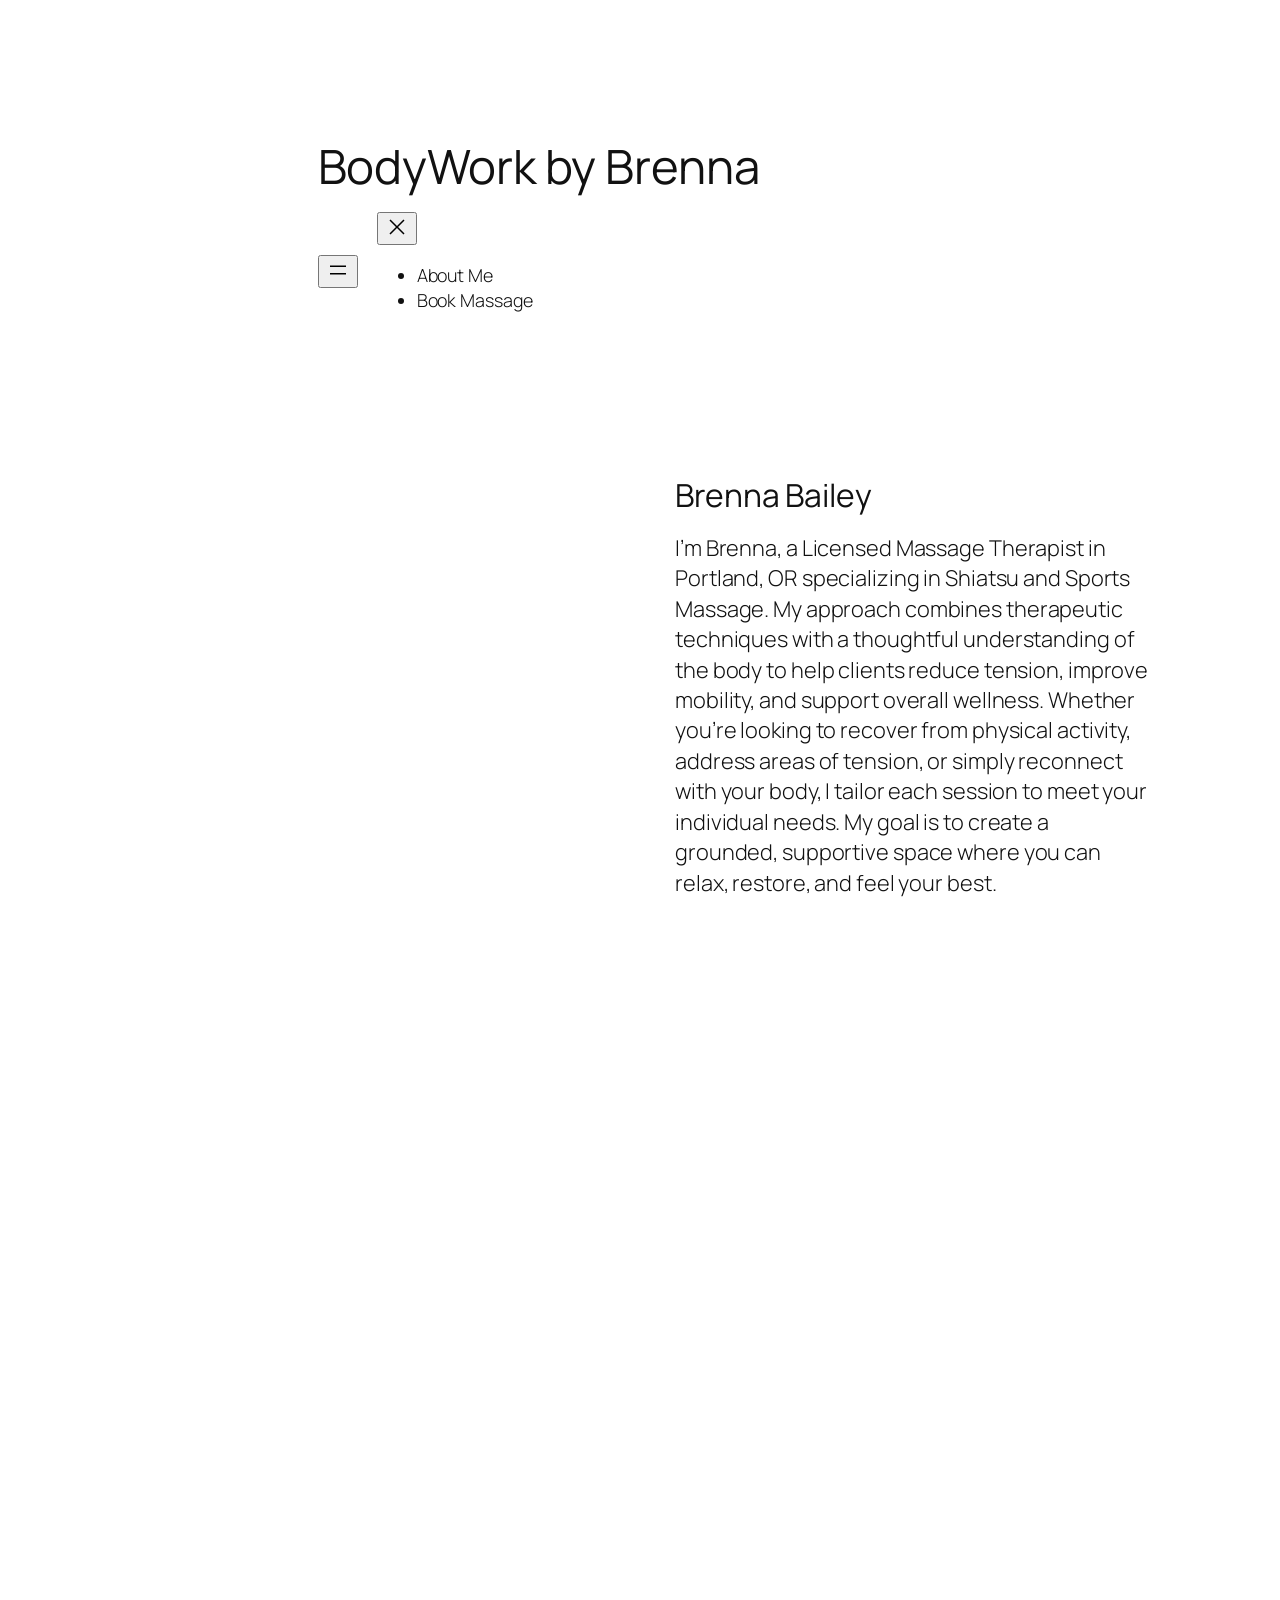
==== about-me/index.html @ 54c3a8bb "multiple pages" ====
<!DOCTYPE html>
<html lang="en-US">
<head><meta charset="UTF-8">

    <meta name="viewport" content="width=device-width, initial-scale=1">
    <meta name="robots" content="max-image-preview:large">
    <title>BodyWork by Brenna – BodyWork by Brenna</title>
    <link rel="alternate" type="application/rss+xml" title="BodyWork by Brenna » Feed" href="/feed/">
    <link rel="alternate" type="application/rss+xml" title="BodyWork by Brenna » Comments Feed" href="/comments/feed/">


    <style id="wp-img-auto-sizes-contain-inline-css">
        img:is([sizes=auto i],[sizes^="auto," i]){contain-intrinsic-size:3000px 1500px}
        /*# sourceURL=wp-img-auto-sizes-contain-inline-css */
    </style>
    <style id="wp-block-post-title-inline-css">
        .wp-block-post-title{box-sizing:border-box;word-break:break-word}.wp-block-post-title :where(a){display:inline-block;font-family:inherit;font-size:inherit;font-style:inherit;font-weight:inherit;letter-spacing:inherit;line-height:inherit;text-decoration:inherit}
        /*# sourceURL=/wp-includes/blocks/post-title/style.min.css */
    </style>
    <style id="wp-block-navigation-link-inline-css">
        .wp-block-navigation .wp-block-navigation-item__label{overflow-wrap:break-word}.wp-block-navigation .wp-block-navigation-item__description{display:none}.link-ui-tools{outline:1px solid #f0f0f0;padding:8px}.link-ui-block-inserter{padding-top:8px}.link-ui-block-inserter__back{margin-left:8px;text-transform:uppercase}
        /*# sourceURL=/wp-includes/blocks/navigation-link/style.min.css */
    </style>
    <link rel="stylesheet" id="wp-block-navigation-css" href="/wp-includes/blocks/navigation/style.min.css?ver=7.1" media="all">
    <style id="wp-block-image-inline-css">
        .wp-block-image>a,.wp-block-image>figure>a{display:inline-block}.wp-block-image img{box-sizing:border-box;height:auto;max-width:100%;vertical-align:bottom}@media not (prefers-reduced-motion){.wp-block-image img.hide{visibility:hidden}.wp-block-image img.show{animation:show-content-image .4s}}.wp-block-image[style*=border-radius] img,.wp-block-image[style*=border-radius]>a{border-radius:inherit}.wp-block-image.has-custom-border img{box-sizing:border-box}.wp-block-image.aligncenter{text-align:center}.wp-block-image.alignfull>a,.wp-block-image.alignwide>a{width:100%}.wp-block-image.alignfull img,.wp-block-image.alignwide img{height:auto;width:100%}.wp-block-image .aligncenter,.wp-block-image .alignleft,.wp-block-image .alignright,.wp-block-image.aligncenter,.wp-block-image.alignleft,.wp-block-image.alignright{display:table}.wp-block-image .aligncenter>figcaption,.wp-block-image .alignleft>figcaption,.wp-block-image .alignright>figcaption,.wp-block-image.aligncenter>figcaption,.wp-block-image.alignleft>figcaption,.wp-block-image.alignright>figcaption{caption-side:bottom;display:table-caption}.wp-block-image .alignleft{float:left;margin:.5em 1em .5em 0}.wp-block-image .alignright{float:right;margin:.5em 0 .5em 1em}.wp-block-image .aligncenter{margin-left:auto;margin-right:auto}.wp-block-image :where(figcaption){margin-bottom:1em;margin-top:.5em}.wp-block-image.is-style-circle-mask img{border-radius:9999px}@supports ((-webkit-mask-image:none) or (mask-image:none)) or (-webkit-mask-image:none){.wp-block-image.is-style-circle-mask img{border-radius:0;-webkit-mask-image:url('data:image/svg+xml;utf8,<svg viewBox="0 0 100 100" xmlns="http://www.w3.org/2000/svg"><circle cx="50" cy="50" r="50"/></svg>');mask-image:url('data:image/svg+xml;utf8,<svg viewBox="0 0 100 100" xmlns="http://www.w3.org/2000/svg"><circle cx="50" cy="50" r="50"/></svg>');mask-mode:alpha;-webkit-mask-position:center;mask-position:center;-webkit-mask-repeat:no-repeat;mask-repeat:no-repeat;-webkit-mask-size:contain;mask-size:contain}}:root :where(.wp-block-image.is-style-rounded img,.wp-block-image .is-style-rounded img){border-radius:9999px}.wp-block-image figure{margin:0}.wp-lightbox-container{display:flex;flex-direction:column;position:relative}.wp-lightbox-container img{cursor:zoom-in}.wp-lightbox-container img:hover+button{opacity:1}.wp-lightbox-container button{align-items:center;backdrop-filter:blur(16px) saturate(180%);background-color:rgba(90,90,90,.25);border:none;border-radius:4px;cursor:zoom-in;display:flex;height:20px;justify-content:center;opacity:0;padding:0;position:absolute;right:16px;text-align:center;top:16px;width:20px;z-index:100}@media not (prefers-reduced-motion){.wp-lightbox-container button{transition:opacity .2s ease}}.wp-lightbox-container button:focus-visible{outline:3px auto rgba(90,90,90,.25);outline:3px auto -webkit-focus-ring-color;outline-offset:3px}.wp-lightbox-container button:hover{cursor:pointer;opacity:1}.wp-lightbox-container button:focus{opacity:1}.wp-lightbox-container button:focus,.wp-lightbox-container button:hover,.wp-lightbox-container button:not(:hover):not(:active):not(.has-background){background-color:rgba(90,90,90,.25);border:none}.wp-lightbox-overlay{box-sizing:border-box;cursor:zoom-out;height:100vh;left:0;overflow:hidden;position:fixed;top:0;visibility:hidden;width:100%;z-index:100000}.wp-lightbox-overlay .wp-lightbox-close-button{align-items:center;cursor:pointer;display:flex;font-family:inherit;gap:8px;justify-content:center;line-height:1;min-height:40px;min-width:40px;padding:0 4px;position:absolute;right:calc(env(safe-area-inset-right) + 16px);top:calc(env(safe-area-inset-top) + 16px);z-index:5000000}.wp-lightbox-overlay .wp-lightbox-close-button:focus,.wp-lightbox-overlay .wp-lightbox-close-button:hover,.wp-lightbox-overlay .wp-lightbox-close-button:not(:hover):not(:active):not(.has-background){background:none;border:none}.wp-lightbox-overlay .wp-lightbox-close-button:has(.wp-lightbox-close-text:not([hidden])) .wp-lightbox-close-icon svg{height:1em;width:1em}.wp-lightbox-overlay .wp-lightbox-close-icon svg{display:block}.wp-lightbox-overlay .wp-lightbox-navigation-button-next,.wp-lightbox-overlay .wp-lightbox-navigation-button-prev{align-items:center;bottom:16px;cursor:pointer;display:flex;font-family:inherit;gap:4px;justify-content:center;line-height:1;min-height:40px;min-width:40px;padding:0 8px;position:absolute;z-index:2000002}.wp-lightbox-overlay .wp-lightbox-navigation-button-next[hidden],.wp-lightbox-overlay .wp-lightbox-navigation-button-prev[hidden]{display:none}@media (min-width:960px){.wp-lightbox-overlay .wp-lightbox-navigation-button-next,.wp-lightbox-overlay .wp-lightbox-navigation-button-prev{bottom:50%;transform:translateY(-50%)}}.wp-lightbox-overlay .wp-lightbox-navigation-button-next:focus,.wp-lightbox-overlay .wp-lightbox-navigation-button-next:hover,.wp-lightbox-overlay .wp-lightbox-navigation-button-next:not(:hover):not(:active):not(.has-background),.wp-lightbox-overlay .wp-lightbox-navigation-button-prev:focus,.wp-lightbox-overlay .wp-lightbox-navigation-button-prev:hover,.wp-lightbox-overlay .wp-lightbox-navigation-button-prev:not(:hover):not(:active):not(.has-background){background:none;border:none;padding:0 8px}.wp-lightbox-overlay .wp-lightbox-navigation-button-next:has(.wp-lightbox-navigation-text:not([hidden])) .wp-lightbox-navigation-icon svg,.wp-lightbox-overlay .wp-lightbox-navigation-button-prev:has(.wp-lightbox-navigation-text:not([hidden])) .wp-lightbox-navigation-icon svg{display:block;height:1.5em;width:1.5em}.wp-lightbox-overlay .wp-lightbox-navigation-button-prev{left:calc(env(safe-area-inset-left) + 16px)}.wp-lightbox-overlay .wp-lightbox-navigation-button-next{right:calc(env(safe-area-inset-right) + 16px)}.wp-lightbox-overlay .wp-lightbox-navigation-icon svg{vertical-align:middle}.wp-lightbox-overlay .lightbox-image-container{height:var(--wp--lightbox-container-height);left:50%;overflow:hidden;position:absolute;top:50%;transform:translate(-50%,-50%);transform-origin:top left;width:var(--wp--lightbox-container-width);z-index:2000001}.wp-lightbox-overlay .wp-block-image{align-items:center;box-sizing:border-box;display:flex;height:100%;justify-content:center;margin:0;position:relative;transform-origin:0 0;width:100%;z-index:3000000}.wp-lightbox-overlay .wp-block-image img{height:var(--wp--lightbox-image-height);min-height:var(--wp--lightbox-image-height);min-width:var(--wp--lightbox-image-width);width:var(--wp--lightbox-image-width)}.wp-lightbox-overlay .wp-block-image figcaption{display:none}.wp-lightbox-overlay button{background:none;border:none}.wp-lightbox-overlay .scrim{background-color:#fff;height:100%;opacity:.9;position:absolute;width:100%;z-index:2000000}.wp-lightbox-overlay.active{visibility:visible}@media not (prefers-reduced-motion){.wp-lightbox-overlay.active{animation:turn-on-visibility .25s both}.wp-lightbox-overlay.active img{animation:turn-on-visibility .35s both}.wp-lightbox-overlay.show-closing-animation:not(.active){animation:turn-off-visibility .35s both}.wp-lightbox-overlay.show-closing-animation:not(.active) img{animation:turn-off-visibility .25s both}.wp-lightbox-overlay.zoom.active{animation:none;opacity:1;visibility:visible}.wp-lightbox-overlay.zoom.active .lightbox-image-container{animation:lightbox-zoom-in .4s}.wp-lightbox-overlay.zoom.active .lightbox-image-container img{animation:none}.wp-lightbox-overlay.zoom.active .scrim{animation:turn-on-visibility .4s forwards}.wp-lightbox-overlay.zoom.show-closing-animation:not(.active){animation:none}.wp-lightbox-overlay.zoom.show-closing-animation:not(.active) .lightbox-image-container{animation:lightbox-zoom-out .4s}.wp-lightbox-overlay.zoom.show-closing-animation:not(.active) .lightbox-image-container img{animation:none}.wp-lightbox-overlay.zoom.show-closing-animation:not(.active) .scrim{animation:turn-off-visibility .4s forwards}}@keyframes show-content-image{0%{visibility:hidden}99%{visibility:hidden}to{visibility:visible}}@keyframes turn-on-visibility{0%{opacity:0}to{opacity:1}}@keyframes turn-off-visibility{0%{opacity:1;visibility:visible}99%{opacity:0;visibility:visible}to{opacity:0;visibility:hidden}}@keyframes lightbox-zoom-in{0%{transform:translate(calc((-100vw + var(--wp--lightbox-scrollbar-width))/2 + var(--wp--lightbox-initial-left-position)),calc(-50vh + var(--wp--lightbox-initial-top-position))) scale(var(--wp--lightbox-scale))}to{transform:translate(-50%,-50%) scale(1)}}@keyframes lightbox-zoom-out{0%{transform:translate(-50%,-50%) scale(1);visibility:visible}99%{visibility:visible}to{transform:translate(calc((-100vw + var(--wp--lightbox-scrollbar-width))/2 + var(--wp--lightbox-initial-left-position)),calc(-50vh + var(--wp--lightbox-initial-top-position))) scale(var(--wp--lightbox-scale));visibility:hidden}}
        /*# sourceURL=/wp-includes/blocks/image/style.min.css */
    </style>
    <style id="wp-block-heading-inline-css">
        h1:where(.wp-block-heading).has-background,h2:where(.wp-block-heading).has-background,h3:where(.wp-block-heading).has-background,h4:where(.wp-block-heading).has-background,h5:where(.wp-block-heading).has-background,h6:where(.wp-block-heading).has-background{padding:1.25em 2.375em}h1.has-text-align-left[style*=writing-mode]:where([style*=vertical-lr]),h1.has-text-align-right[style*=writing-mode]:where([style*=vertical-rl]),h2.has-text-align-left[style*=writing-mode]:where([style*=vertical-lr]),h2.has-text-align-right[style*=writing-mode]:where([style*=vertical-rl]),h3.has-text-align-left[style*=writing-mode]:where([style*=vertical-lr]),h3.has-text-align-right[style*=writing-mode]:where([style*=vertical-rl]),h4.has-text-align-left[style*=writing-mode]:where([style*=vertical-lr]),h4.has-text-align-right[style*=writing-mode]:where([style*=vertical-rl]),h5.has-text-align-left[style*=writing-mode]:where([style*=vertical-lr]),h5.has-text-align-right[style*=writing-mode]:where([style*=vertical-rl]),h6.has-text-align-left[style*=writing-mode]:where([style*=vertical-lr]),h6.has-text-align-right[style*=writing-mode]:where([style*=vertical-rl]){rotate:180deg}
        /*# sourceURL=/wp-includes/blocks/heading/style.min.css */
    </style>
    <style id="wp-block-paragraph-inline-css">
        .is-small-text{font-size:.875em}.is-regular-text{font-size:1em}.is-large-text{font-size:2.25em}.is-larger-text{font-size:3em}.has-drop-cap:not(:focus):first-letter{float:left;font-size:8.4em;font-style:normal;font-weight:100;line-height:.68;margin:.05em .1em 0 0;text-transform:uppercase}body.rtl .has-drop-cap:not(:focus):first-letter{float:none;margin-left:.1em}p.has-drop-cap.has-background{overflow:hidden}:root :where(p.has-background){padding:1.25em 2.375em}:where(p.has-text-color:not(.has-link-color)) a{color:inherit}p.has-text-align-left[style*="writing-mode:vertical-lr"],p.has-text-align-right[style*="writing-mode:vertical-rl"]{rotate:180deg}
        /*# sourceURL=/wp-includes/blocks/paragraph/style.min.css */
    </style>
    <style id="wp-block-social-links-inline-css">
        .wp-block-social-links{background:none;box-sizing:border-box;margin-left:0;padding-left:0;padding-right:0;text-indent:0}.wp-block-social-links .wp-social-link a,.wp-block-social-links .wp-social-link a:hover{border-bottom:0;box-shadow:none;text-decoration:none}.wp-block-social-links .wp-social-link svg{height:1em;width:1em}.wp-block-social-links .wp-social-link span:not(.screen-reader-text){font-size:.65em;margin-left:.5em;margin-right:.5em}.wp-block-social-links.has-small-icon-size{font-size:16px}.wp-block-social-links,.wp-block-social-links.has-normal-icon-size{font-size:24px}.wp-block-social-links.has-large-icon-size{font-size:36px}.wp-block-social-links.has-huge-icon-size{font-size:48px}.wp-block-social-links.aligncenter{display:flex;justify-content:center}.wp-block-social-links.alignright{justify-content:flex-end}.wp-block-social-link{border-radius:9999px;display:block}@media not (prefers-reduced-motion){.wp-block-social-link{transition:transform .1s ease}}.wp-block-social-link{height:auto}.wp-block-social-link a{align-items:center;display:flex;line-height:0}.wp-block-social-link:hover{transform:scale(1.1)}.wp-block-social-links .wp-block-social-link.wp-social-link{display:inline-block;margin:0;padding:0}.wp-block-social-links .wp-block-social-link.wp-social-link .wp-block-social-link-anchor,.wp-block-social-links .wp-block-social-link.wp-social-link .wp-block-social-link-anchor svg,.wp-block-social-links .wp-block-social-link.wp-social-link .wp-block-social-link-anchor:active,.wp-block-social-links .wp-block-social-link.wp-social-link .wp-block-social-link-anchor:hover,.wp-block-social-links .wp-block-social-link.wp-social-link .wp-block-social-link-anchor:visited{fill:currentColor;color:currentColor}:where(.wp-block-social-links:not(.is-style-logos-only)) .wp-social-link{background-color:#f0f0f0;color:#444}:where(.wp-block-social-links:not(.is-style-logos-only)) .wp-social-link-amazon{background-color:#f90;color:#fff}:where(.wp-block-social-links:not(.is-style-logos-only)) .wp-social-link-bandcamp{background-color:#1ea0c3;color:#fff}:where(.wp-block-social-links:not(.is-style-logos-only)) .wp-social-link-behance{background-color:#0757fe;color:#fff}:where(.wp-block-social-links:not(.is-style-logos-only)) .wp-social-link-bluesky{background-color:#0a7aff;color:#fff}:where(.wp-block-social-links:not(.is-style-logos-only)) .wp-social-link-codepen{background-color:#1e1f26;color:#fff}:where(.wp-block-social-links:not(.is-style-logos-only)) .wp-social-link-deviantart{background-color:#02e49b;color:#fff}:where(.wp-block-social-links:not(.is-style-logos-only)) .wp-social-link-discord{background-color:#5865f2;color:#fff}:where(.wp-block-social-links:not(.is-style-logos-only)) .wp-social-link-dribbble{background-color:#e94c89;color:#fff}:where(.wp-block-social-links:not(.is-style-logos-only)) .wp-social-link-dropbox{background-color:#4280ff;color:#fff}:where(.wp-block-social-links:not(.is-style-logos-only)) .wp-social-link-etsy{background-color:#f45800;color:#fff}:where(.wp-block-social-links:not(.is-style-logos-only)) .wp-social-link-facebook{background-color:#0866ff;color:#fff}:where(.wp-block-social-links:not(.is-style-logos-only)) .wp-social-link-fivehundredpx{background-color:#000;color:#fff}:where(.wp-block-social-links:not(.is-style-logos-only)) .wp-social-link-flickr{background-color:#0461dd;color:#fff}:where(.wp-block-social-links:not(.is-style-logos-only)) .wp-social-link-foursquare{background-color:#e65678;color:#fff}:where(.wp-block-social-links:not(.is-style-logos-only)) .wp-social-link-github{background-color:#24292d;color:#fff}:where(.wp-block-social-links:not(.is-style-logos-only)) .wp-social-link-goodreads{background-color:#eceadd;color:#382110}:where(.wp-block-social-links:not(.is-style-logos-only)) .wp-social-link-google{background-color:#ea4434;color:#fff}:where(.wp-block-social-links:not(.is-style-logos-only)) .wp-social-link-gravatar{background-color:#1d4fc4;color:#fff}:where(.wp-block-social-links:not(.is-style-logos-only)) .wp-social-link-instagram{background-color:#f00075;color:#fff}:where(.wp-block-social-links:not(.is-style-logos-only)) .wp-social-link-lastfm{background-color:#e21b24;color:#fff}:where(.wp-block-social-links:not(.is-style-logos-only)) .wp-social-link-linkedin{background-color:#0d66c2;color:#fff}:where(.wp-block-social-links:not(.is-style-logos-only)) .wp-social-link-mastodon{background-color:#3288d4;color:#fff}:where(.wp-block-social-links:not(.is-style-logos-only)) .wp-social-link-medium{background-color:#000;color:#fff}:where(.wp-block-social-links:not(.is-style-logos-only)) .wp-social-link-meetup{background-color:#f6405f;color:#fff}:where(.wp-block-social-links:not(.is-style-logos-only)) .wp-social-link-patreon{background-color:#000;color:#fff}:where(.wp-block-social-links:not(.is-style-logos-only)) .wp-social-link-pinterest{background-color:#e60122;color:#fff}:where(.wp-block-social-links:not(.is-style-logos-only)) .wp-social-link-pocket{background-color:#ef4155;color:#fff}:where(.wp-block-social-links:not(.is-style-logos-only)) .wp-social-link-reddit{background-color:#ff4500;color:#fff}:where(.wp-block-social-links:not(.is-style-logos-only)) .wp-social-link-skype{background-color:#0478d7;color:#fff}:where(.wp-block-social-links:not(.is-style-logos-only)) .wp-social-link-snapchat{stroke:#000;background-color:#fefc00;color:#fff}:where(.wp-block-social-links:not(.is-style-logos-only)) .wp-social-link-soundcloud{background-color:#ff5600;color:#fff}:where(.wp-block-social-links:not(.is-style-logos-only)) .wp-social-link-spotify{background-color:#1bd760;color:#fff}:where(.wp-block-social-links:not(.is-style-logos-only)) .wp-social-link-telegram{background-color:#2aabee;color:#fff}:where(.wp-block-social-links:not(.is-style-logos-only)) .wp-social-link-threads{background-color:#000;color:#fff}:where(.wp-block-social-links:not(.is-style-logos-only)) .wp-social-link-tiktok{background-color:#000;color:#fff}:where(.wp-block-social-links:not(.is-style-logos-only)) .wp-social-link-tumblr{background-color:#011835;color:#fff}:where(.wp-block-social-links:not(.is-style-logos-only)) .wp-social-link-twitch{background-color:#6440a4;color:#fff}:where(.wp-block-social-links:not(.is-style-logos-only)) .wp-social-link-twitter{background-color:#1da1f2;color:#fff}:where(.wp-block-social-links:not(.is-style-logos-only)) .wp-social-link-vimeo{background-color:#1eb7ea;color:#fff}:where(.wp-block-social-links:not(.is-style-logos-only)) .wp-social-link-vk{background-color:#4680c2;color:#fff}:where(.wp-block-social-links:not(.is-style-logos-only)) .wp-social-link-wordpress{background-color:#3499cd;color:#fff}:where(.wp-block-social-links:not(.is-style-logos-only)) .wp-social-link-whatsapp{background-color:#25d366;color:#fff}:where(.wp-block-social-links:not(.is-style-logos-only)) .wp-social-link-x{background-color:#000;color:#fff}:where(.wp-block-social-links:not(.is-style-logos-only)) .wp-social-link-yelp{background-color:#d32422;color:#fff}:where(.wp-block-social-links:not(.is-style-logos-only)) .wp-social-link-youtube{background-color:red;color:#fff}:where(.wp-block-social-links.is-style-logos-only) .wp-social-link{background:none}:where(.wp-block-social-links.is-style-logos-only) .wp-social-link svg{height:1.25em;width:1.25em}:where(.wp-block-social-links.is-style-logos-only) .wp-social-link-amazon{color:#f90}:where(.wp-block-social-links.is-style-logos-only) .wp-social-link-bandcamp{color:#1ea0c3}:where(.wp-block-social-links.is-style-logos-only) .wp-social-link-behance{color:#0757fe}:where(.wp-block-social-links.is-style-logos-only) .wp-social-link-bluesky{color:#0a7aff}:where(.wp-block-social-links.is-style-logos-only) .wp-social-link-codepen{color:#1e1f26}:where(.wp-block-social-links.is-style-logos-only) .wp-social-link-deviantart{color:#02e49b}:where(.wp-block-social-links.is-style-logos-only) .wp-social-link-discord{color:#5865f2}:where(.wp-block-social-links.is-style-logos-only) .wp-social-link-dribbble{color:#e94c89}:where(.wp-block-social-links.is-style-logos-only) .wp-social-link-dropbox{color:#4280ff}:where(.wp-block-social-links.is-style-logos-only) .wp-social-link-etsy{color:#f45800}:where(.wp-block-social-links.is-style-logos-only) .wp-social-link-facebook{color:#0866ff}:where(.wp-block-social-links.is-style-logos-only) .wp-social-link-fivehundredpx{color:#000}:where(.wp-block-social-links.is-style-logos-only) .wp-social-link-flickr{color:#0461dd}:where(.wp-block-social-links.is-style-logos-only) .wp-social-link-foursquare{color:#e65678}:where(.wp-block-social-links.is-style-logos-only) .wp-social-link-github{color:#24292d}:where(.wp-block-social-links.is-style-logos-only) .wp-social-link-goodreads{color:#382110}:where(.wp-block-social-links.is-style-logos-only) .wp-social-link-google{color:#ea4434}:where(.wp-block-social-links.is-style-logos-only) .wp-social-link-gravatar{color:#1d4fc4}:where(.wp-block-social-links.is-style-logos-only) .wp-social-link-instagram{color:#f00075}:where(.wp-block-social-links.is-style-logos-only) .wp-social-link-lastfm{color:#e21b24}:where(.wp-block-social-links.is-style-logos-only) .wp-social-link-linkedin{color:#0d66c2}:where(.wp-block-social-links.is-style-logos-only) .wp-social-link-mastodon{color:#3288d4}:where(.wp-block-social-links.is-style-logos-only) .wp-social-link-medium{color:#000}:where(.wp-block-social-links.is-style-logos-only) .wp-social-link-meetup{color:#f6405f}:where(.wp-block-social-links.is-style-logos-only) .wp-social-link-patreon{color:#000}:where(.wp-block-social-links.is-style-logos-only) .wp-social-link-pinterest{color:#e60122}:where(.wp-block-social-links.is-style-logos-only) .wp-social-link-pocket{color:#ef4155}:where(.wp-block-social-links.is-style-logos-only) .wp-social-link-reddit{color:#ff4500}:where(.wp-block-social-links.is-style-logos-only) .wp-social-link-skype{color:#0478d7}:where(.wp-block-social-links.is-style-logos-only) .wp-social-link-snapchat{stroke:#000;color:#fff}:where(.wp-block-social-links.is-style-logos-only) .wp-social-link-soundcloud{color:#ff5600}:where(.wp-block-social-links.is-style-logos-only) .wp-social-link-spotify{color:#1bd760}:where(.wp-block-social-links.is-style-logos-only) .wp-social-link-telegram{color:#2aabee}:where(.wp-block-social-links.is-style-logos-only) .wp-social-link-threads{color:#000}:where(.wp-block-social-links.is-style-logos-only) .wp-social-link-tiktok{color:#000}:where(.wp-block-social-links.is-style-logos-only) .wp-social-link-tumblr{color:#011835}:where(.wp-block-social-links.is-style-logos-only) .wp-social-link-twitch{color:#6440a4}:where(.wp-block-social-links.is-style-logos-only) .wp-social-link-twitter{color:#1da1f2}:where(.wp-block-social-links.is-style-logos-only) .wp-social-link-vimeo{color:#1eb7ea}:where(.wp-block-social-links.is-style-logos-only) .wp-social-link-vk{color:#4680c2}:where(.wp-block-social-links.is-style-logos-only) .wp-social-link-whatsapp{color:#25d366}:where(.wp-block-social-links.is-style-logos-only) .wp-social-link-wordpress{color:#3499cd}:where(.wp-block-social-links.is-style-logos-only) .wp-social-link-x{color:#000}:where(.wp-block-social-links.is-style-logos-only) .wp-social-link-yelp{color:#d32422}:where(.wp-block-social-links.is-style-logos-only) .wp-social-link-youtube{color:red}.wp-block-social-links.is-style-pill-shape .wp-social-link{width:auto}:root :where(.wp-block-social-links .wp-social-link a){padding:.25em}:root :where(.wp-block-social-links.is-style-logos-only .wp-social-link a){padding:0}:root :where(.wp-block-social-links.is-style-pill-shape .wp-social-link a){padding-left:.6666666667em;padding-right:.6666666667em}.wp-block-social-links:not(.has-icon-color):not(.has-icon-background-color) .wp-social-link-snapchat .wp-block-social-link-label{color:#000}
        /*# sourceURL=/wp-includes/blocks/social-links/style.min.css */
    </style>
    <style id="wp-block-group-inline-css">
        .wp-block-group{box-sizing:border-box}:where(.wp-block-group.wp-block-group-is-layout-constrained){position:relative}
        /*# sourceURL=/wp-includes/blocks/group/style.min.css */
    </style>
    <style id="wp-block-columns-inline-css">
        .wp-block-columns{box-sizing:border-box;display:flex;flex-wrap:wrap!important}@media (min-width:782px){.wp-block-columns{flex-wrap:nowrap!important}}.wp-block-columns{align-items:normal!important}.wp-block-columns.are-vertically-aligned-top{align-items:flex-start}.wp-block-columns.are-vertically-aligned-center{align-items:center}.wp-block-columns.are-vertically-aligned-bottom{align-items:flex-end}@media (max-width:781px){.wp-block-columns:not(.is-not-stacked-on-mobile)>.wp-block-column{flex-basis:100%!important}}@media (min-width:782px){.wp-block-columns:not(.is-not-stacked-on-mobile)>.wp-block-column{flex-basis:0;flex-grow:1}.wp-block-columns:not(.is-not-stacked-on-mobile)>.wp-block-column[style*=flex-basis]{flex-grow:0}}.wp-block-columns.is-not-stacked-on-mobile{flex-wrap:nowrap!important}.wp-block-columns.is-not-stacked-on-mobile>.wp-block-column{flex-basis:0;flex-grow:1}.wp-block-columns.is-not-stacked-on-mobile>.wp-block-column[style*=flex-basis]{flex-grow:0}:where(.wp-block-columns){margin-bottom:1.75em}:where(.wp-block-columns.has-background){padding:1.25em 2.375em}.wp-block-column{flex-grow:1;min-width:0;overflow-wrap:break-word;word-break:break-word}.wp-block-column.is-vertically-aligned-top{align-self:flex-start}.wp-block-column.is-vertically-aligned-center{align-self:center}.wp-block-column.is-vertically-aligned-bottom{align-self:flex-end}.wp-block-column.is-vertically-aligned-stretch{align-self:stretch}.wp-block-column.is-vertically-aligned-bottom,.wp-block-column.is-vertically-aligned-center,.wp-block-column.is-vertically-aligned-top{width:100%}
        /*# sourceURL=/wp-includes/blocks/columns/style.min.css */
    </style>
    <style id="wp-block-post-content-inline-css">
        .wp-block-post-content{display:flow-root}
        /*# sourceURL=/wp-includes/blocks/post-content/style.min.css */
    </style>
    <style id="wp-emoji-styles-inline-css">

        img.wp-smiley, img.emoji {
            display: inline !important;
            border: none !important;
            box-shadow: none !important;
            height: 1em !important;
            width: 1em !important;
            margin: 0 0.07em !important;
            vertical-align: -0.1em !important;
            background: none !important;
            padding: 0 !important;
        }
        /*# sourceURL=wp-emoji-styles-inline-css */
    </style>
    <style id="wp-block-library-inline-css">
        :root{--wp-block-synced-color:#7a00df;--wp-block-synced-color--rgb:122,0,223;--wp-bound-block-color:var(--wp-block-synced-color);--wp-editor-canvas-background:#ddd;--wp-admin-theme-color:#007cba;--wp-admin-theme-color--rgb:0,124,186;--wp-admin-theme-color-darker-10:#006ba1;--wp-admin-theme-color-darker-10--rgb:0,107,160.5;--wp-admin-theme-color-darker-20:#005a87;--wp-admin-theme-color-darker-20--rgb:0,90,135;--wp-admin-border-width-focus:2px}@media (min-resolution:192dpi){:root{--wp-admin-border-width-focus:1.5px}}.wp-element-button{cursor:pointer}:root .has-very-light-gray-background-color{background-color:#eee}:root .has-very-dark-gray-background-color{background-color:#313131}:root .has-very-light-gray-color{color:#eee}:root .has-very-dark-gray-color{color:#313131}:root .has-vivid-green-cyan-to-vivid-cyan-blue-gradient-background{background:linear-gradient(135deg,#00d084,#0693e3)}:root .has-purple-crush-gradient-background{background:linear-gradient(135deg,#34e2e4,#4721fb 50%,#ab1dfe)}:root .has-hazy-dawn-gradient-background{background:linear-gradient(135deg,#faaca8,#dad0ec)}:root .has-subdued-olive-gradient-background{background:linear-gradient(135deg,#fafae1,#67a671)}:root .has-atomic-cream-gradient-background{background:linear-gradient(135deg,#fdd79a,#004a59)}:root .has-nightshade-gradient-background{background:linear-gradient(135deg,#330968,#31cdcf)}:root .has-midnight-gradient-background{background:linear-gradient(135deg,#020381,#2874fc)}:root{--wp--preset--font-size--normal:16px;--wp--preset--font-size--huge:42px}.has-regular-font-size{font-size:1em}.has-larger-font-size{font-size:2.625em}.has-normal-font-size{font-size:var(--wp--preset--font-size--normal)}.has-huge-font-size{font-size:var(--wp--preset--font-size--huge)}:root .has-text-align-center{text-align:center}:root .has-text-align-left{text-align:left}:root .has-text-align-right{text-align:right}.has-fit-text{white-space:nowrap!important}#end-resizable-editor-section{display:none}.aligncenter{clear:both}.items-justified-left{justify-content:flex-start}.items-justified-center{justify-content:center}.items-justified-right{justify-content:flex-end}.items-justified-space-between{justify-content:space-between}.screen-reader-text{word-wrap:normal!important;border:0;clip-path:inset(50%);height:1px;margin:-1px;overflow:hidden;padding:0;position:absolute;width:1px;word-break:normal!important}.screen-reader-text:focus{background-color:#ddd;clip-path:none;color:#444;display:block;font-size:1em;height:auto;left:5px;line-height:normal;padding:15px 23px 14px;text-decoration:none;top:5px;width:auto;z-index:100000}html :where(.has-border-color){border-style:solid}html :where([style^=border-color],[style*=";border-color"],[style*="; border-color"]){border-style:solid}html :where([style^=border-top-color],[style*=";border-top-color"],[style*="; border-top-color"]){border-top-style:solid}html :where([style^=border-right-color],[style*=";border-right-color"],[style*="; border-right-color"]){border-right-style:solid}html :where([style^=border-bottom-color],[style*=";border-bottom-color"],[style*="; border-bottom-color"]){border-bottom-style:solid}html :where([style^=border-left-color],[style*=";border-left-color"],[style*="; border-left-color"]){border-left-style:solid}html :where([style^=border-width],[style*=";border-width"],[style*="; border-width"]){border-style:solid}html :where([style^=border-top-width],[style*=";border-top-width"],[style*="; border-top-width"]){border-top-style:solid}html :where([style^=border-right-width],[style*=";border-right-width"],[style*="; border-right-width"]){border-right-style:solid}html :where([style^=border-bottom-width],[style*=";border-bottom-width"],[style*="; border-bottom-width"]){border-bottom-style:solid}html :where([style^=border-left-width],[style*=";border-left-width"],[style*="; border-left-width"]){border-left-style:solid}html :where(img[class*=wp-image-]){height:auto;max-width:100%}:where(figure){margin:0 0 1em}html :where(.is-position-sticky){--wp-admin--admin-bar--position-offset:var(--wp-admin--admin-bar--height,0px)}@media screen and (max-width:600px){html :where(.is-position-sticky){--wp-admin--admin-bar--position-offset:0px}}
        /*# sourceURL=/wp-includes/css/dist/block-library/common.min.css */
    </style>
    <style id="global-styles-inline-css">
        :root{--wp--preset--aspect-ratio--square: 1;--wp--preset--aspect-ratio--4-3: 4/3;--wp--preset--aspect-ratio--3-4: 3/4;--wp--preset--aspect-ratio--3-2: 3/2;--wp--preset--aspect-ratio--2-3: 2/3;--wp--preset--aspect-ratio--16-9: 16/9;--wp--preset--aspect-ratio--9-16: 9/16;--wp--preset--color--black: #000000;--wp--preset--color--cyan-bluish-gray: #abb8c3;--wp--preset--color--white: #ffffff;--wp--preset--color--pale-pink: #f78da7;--wp--preset--color--vivid-red: #cf2e2e;--wp--preset--color--luminous-vivid-orange: #ff6900;--wp--preset--color--luminous-vivid-amber: #fcb900;--wp--preset--color--light-green-cyan: #7bdcb5;--wp--preset--color--vivid-green-cyan: #00d084;--wp--preset--color--pale-cyan-blue: #8ed1fc;--wp--preset--color--vivid-cyan-blue: #0693e3;--wp--preset--color--vivid-purple: #9b51e0;--wp--preset--color--base: #FFFFFF;--wp--preset--color--contrast: #111111;--wp--preset--color--accent-1: #FFEE58;--wp--preset--color--accent-2: #F6CFF4;--wp--preset--color--accent-3: #503AA8;--wp--preset--color--accent-4: #686868;--wp--preset--color--accent-5: #FBFAF3;--wp--preset--color--accent-6: color-mix(in srgb, currentColor 20%, transparent);--wp--preset--gradient--vivid-cyan-blue-to-vivid-purple: linear-gradient(135deg,rgb(6,147,227) 0%,rgb(155,81,224) 100%);--wp--preset--gradient--light-green-cyan-to-vivid-green-cyan: linear-gradient(135deg,rgb(122,220,180) 0%,rgb(0,208,130) 100%);--wp--preset--gradient--luminous-vivid-amber-to-luminous-vivid-orange: linear-gradient(135deg,rgb(252,185,0) 0%,rgb(255,105,0) 100%);--wp--preset--gradient--luminous-vivid-orange-to-vivid-red: linear-gradient(135deg,rgb(255,105,0) 0%,rgb(207,46,46) 100%);--wp--preset--gradient--very-light-gray-to-cyan-bluish-gray: linear-gradient(135deg,rgb(238,238,238) 0%,rgb(169,184,195) 100%);--wp--preset--gradient--cool-to-warm-spectrum: linear-gradient(135deg,rgb(74,234,220) 0%,rgb(151,120,209) 20%,rgb(207,42,186) 40%,rgb(238,44,130) 60%,rgb(251,105,98) 80%,rgb(254,248,76) 100%);--wp--preset--gradient--blush-light-purple: linear-gradient(135deg,rgb(255,206,236) 0%,rgb(152,150,240) 100%);--wp--preset--gradient--blush-bordeaux: linear-gradient(135deg,rgb(254,205,165) 0%,rgb(254,45,45) 50%,rgb(107,0,62) 100%);--wp--preset--gradient--luminous-dusk: linear-gradient(135deg,rgb(255,203,112) 0%,rgb(199,81,192) 50%,rgb(65,88,208) 100%);--wp--preset--gradient--pale-ocean: linear-gradient(135deg,rgb(255,245,203) 0%,rgb(182,227,212) 50%,rgb(51,167,181) 100%);--wp--preset--gradient--electric-grass: linear-gradient(135deg,rgb(202,248,128) 0%,rgb(113,206,126) 100%);--wp--preset--gradient--midnight: linear-gradient(135deg,rgb(2,3,129) 0%,rgb(40,116,252) 100%);--wp--preset--font-size--small: 0.875rem;--wp--preset--font-size--medium: clamp(1rem, 1rem + ((1vw - 0.2rem) * 0.196), 1.125rem);--wp--preset--font-size--large: clamp(1.125rem, 1.125rem + ((1vw - 0.2rem) * 0.392), 1.375rem);--wp--preset--font-size--x-large: clamp(1.75rem, 1.75rem + ((1vw - 0.2rem) * 0.392), 2rem);--wp--preset--font-size--xx-large: clamp(2.15rem, 2.15rem + ((1vw - 0.2rem) * 1.333), 3rem);--wp--preset--font-family--manrope: Manrope, sans-serif;--wp--preset--font-family--fira-code: "Fira Code", monospace;--wp--preset--spacing--20: 10px;--wp--preset--spacing--30: 20px;--wp--preset--spacing--40: 30px;--wp--preset--spacing--50: clamp(30px, 5vw, 50px);--wp--preset--spacing--60: clamp(30px, 7vw, 70px);--wp--preset--spacing--70: clamp(50px, 7vw, 90px);--wp--preset--spacing--80: clamp(70px, 10vw, 140px);--wp--preset--shadow--natural: 6px 6px 9px rgba(0, 0, 0, 0.2);--wp--preset--shadow--deep: 12px 12px 50px rgba(0, 0, 0, 0.4);--wp--preset--shadow--sharp: 6px 6px 0px rgba(0, 0, 0, 0.2);--wp--preset--shadow--outlined: 6px 6px 0px -3px rgb(255, 255, 255), 6px 6px rgb(0, 0, 0);--wp--preset--shadow--crisp: 6px 6px 0px rgb(0, 0, 0);}.wp-block-button{--wp--preset--dimension--25: 25%;--wp--preset--dimension--50: 50%;--wp--preset--dimension--75: 75%;--wp--preset--dimension--100: 100%;}:root { --wp--style--global--content-size: 645px;--wp--style--global--wide-size: 1340px; }:where(body) { margin: 0; }.wp-site-blocks { padding-top: var(--wp--style--root--padding-top); padding-bottom: var(--wp--style--root--padding-bottom); }.has-global-padding { padding-right: var(--wp--style--root--padding-right); padding-left: var(--wp--style--root--padding-left); }.has-global-padding > .alignfull { margin-right: calc(var(--wp--style--root--padding-right) * -1); margin-left: calc(var(--wp--style--root--padding-left) * -1); }.has-global-padding :where(:not(.alignfull.is-layout-flow) > .has-global-padding:not(.wp-block-block, .alignfull)) { padding-right: 0; padding-left: 0; }.has-global-padding :where(:not(.alignfull.is-layout-flow) > .has-global-padding:not(.wp-block-block, .alignfull)) > .alignfull { margin-left: 0; margin-right: 0; }.wp-site-blocks > .alignleft { float: left; margin-right: 2em; }.wp-site-blocks > .alignright { float: right; margin-left: 2em; }.wp-site-blocks > .aligncenter { justify-content: center; margin-left: auto; margin-right: auto; }:where(.wp-site-blocks) > * { margin-block-start: 1.2rem; margin-block-end: 0; }:where(.wp-site-blocks) > :first-child { margin-block-start: 0; }:where(.wp-site-blocks) > :last-child { margin-block-end: 0; }:root { --wp--style--block-gap: 1.2rem; }:root :where(.is-layout-flow) > :first-child{margin-block-start: 0;}:root :where(.is-layout-flow) > :last-child{margin-block-end: 0;}:root :where(.is-layout-flow) > *{margin-block-start: 1.2rem;margin-block-end: 0;}:root :where(.is-layout-constrained) > :first-child{margin-block-start: 0;}:root :where(.is-layout-constrained) > :last-child{margin-block-end: 0;}:root :where(.is-layout-constrained) > *{margin-block-start: 1.2rem;margin-block-end: 0;}:root :where(.is-layout-flex){gap: 1.2rem;}:root :where(.is-layout-grid){gap: 1.2rem;}.is-layout-flow > .alignleft{float: left;margin-inline-start: 0;margin-inline-end: 2em;}.is-layout-flow > .alignright{float: right;margin-inline-start: 2em;margin-inline-end: 0;}.is-layout-flow > .aligncenter{margin-left: auto !important;margin-right: auto !important;}.is-layout-constrained > .alignleft{float: left;margin-inline-start: 0;margin-inline-end: 2em;}.is-layout-constrained > .alignright{float: right;margin-inline-start: 2em;margin-inline-end: 0;}.is-layout-constrained > .aligncenter{margin-left: auto !important;margin-right: auto !important;}.is-layout-constrained > :where(:not(.alignleft):not(.alignright):not(.alignfull)){max-width: var(--wp--style--global--content-size);margin-left: auto !important;margin-right: auto !important;}.is-layout-constrained > .alignwide{max-width: var(--wp--style--global--wide-size);}body .is-layout-flex{display: flex;}.is-layout-flex{flex-wrap: wrap;align-items: center;}.is-layout-flex > :is(*, div){margin: 0;}body .is-layout-grid{display: grid;}.is-layout-grid > :is(*, div){margin: 0;}body{background-color: var(--wp--preset--color--base);color: var(--wp--preset--color--contrast);font-family: var(--wp--preset--font-family--manrope);font-size: var(--wp--preset--font-size--large);font-weight: 300;letter-spacing: -0.1px;line-height: 1.4;--wp--style--root--padding-top: 0px;--wp--style--root--padding-right: var(--wp--preset--spacing--50);--wp--style--root--padding-bottom: 0px;--wp--style--root--padding-left: var(--wp--preset--spacing--50);}a:where(:not(.wp-element-button)){color: currentColor;}:root :where(a:where(:not(.wp-element-button)):hover){text-decoration: none;}h1, h2, h3, h4, h5, h6{font-weight: 400;letter-spacing: -0.1px;line-height: 1.125;}h1{font-size: var(--wp--preset--font-size--xx-large);}h2{font-size: var(--wp--preset--font-size--x-large);}h3{font-size: var(--wp--preset--font-size--large);}h4{font-size: var(--wp--preset--font-size--medium);}h5{font-size: var(--wp--preset--font-size--small);letter-spacing: 0.5px;}h6{font-size: var(--wp--preset--font-size--small);font-weight: 700;letter-spacing: 1.4px;text-transform: uppercase;}:root :where(.wp-element-button, .wp-block-button__link){background-color: var(--wp--preset--color--contrast);border-width: 0;color: var(--wp--preset--color--base);font-family: inherit;font-size: var(--wp--preset--font-size--medium);font-style: inherit;font-weight: inherit;letter-spacing: inherit;line-height: inherit;padding-top: 1rem;padding-right: 2.25rem;padding-bottom: 1rem;padding-left: 2.25rem;text-decoration: none;text-transform: inherit;}:root :where(.wp-element-button:hover, .wp-block-button__link:hover){background-color: color-mix(in srgb, var(--wp--preset--color--contrast) 85%, transparent);border-color: transparent;color: var(--wp--preset--color--base);}:root :where(.wp-element-button:focus, .wp-block-button__link:focus){outline-color: var(--wp--preset--color--accent-4);outline-offset: 2px;}:root :where(.wp-element-caption, .wp-block-audio figcaption, .wp-block-embed figcaption, .wp-block-gallery figcaption, .wp-block-image figcaption, .wp-block-table figcaption, .wp-block-video figcaption){font-size: var(--wp--preset--font-size--small);line-height: 1.4;}.has-black-color{color: var(--wp--preset--color--black) !important;}.has-cyan-bluish-gray-color{color: var(--wp--preset--color--cyan-bluish-gray) !important;}.has-white-color{color: var(--wp--preset--color--white) !important;}.has-pale-pink-color{color: var(--wp--preset--color--pale-pink) !important;}.has-vivid-red-color{color: var(--wp--preset--color--vivid-red) !important;}.has-luminous-vivid-orange-color{color: var(--wp--preset--color--luminous-vivid-orange) !important;}.has-luminous-vivid-amber-color{color: var(--wp--preset--color--luminous-vivid-amber) !important;}.has-light-green-cyan-color{color: var(--wp--preset--color--light-green-cyan) !important;}.has-vivid-green-cyan-color{color: var(--wp--preset--color--vivid-green-cyan) !important;}.has-pale-cyan-blue-color{color: var(--wp--preset--color--pale-cyan-blue) !important;}.has-vivid-cyan-blue-color{color: var(--wp--preset--color--vivid-cyan-blue) !important;}.has-vivid-purple-color{color: var(--wp--preset--color--vivid-purple) !important;}.has-base-color{color: var(--wp--preset--color--base) !important;}.has-contrast-color{color: var(--wp--preset--color--contrast) !important;}.has-accent-1-color{color: var(--wp--preset--color--accent-1) !important;}.has-accent-2-color{color: var(--wp--preset--color--accent-2) !important;}.has-accent-3-color{color: var(--wp--preset--color--accent-3) !important;}.has-accent-4-color{color: var(--wp--preset--color--accent-4) !important;}.has-accent-5-color{color: var(--wp--preset--color--accent-5) !important;}.has-accent-6-color{color: var(--wp--preset--color--accent-6) !important;}.has-black-background-color{background-color: var(--wp--preset--color--black) !important;}.has-cyan-bluish-gray-background-color{background-color: var(--wp--preset--color--cyan-bluish-gray) !important;}.has-white-background-color{background-color: var(--wp--preset--color--white) !important;}.has-pale-pink-background-color{background-color: var(--wp--preset--color--pale-pink) !important;}.has-vivid-red-background-color{background-color: var(--wp--preset--color--vivid-red) !important;}.has-luminous-vivid-orange-background-color{background-color: var(--wp--preset--color--luminous-vivid-orange) !important;}.has-luminous-vivid-amber-background-color{background-color: var(--wp--preset--color--luminous-vivid-amber) !important;}.has-light-green-cyan-background-color{background-color: var(--wp--preset--color--light-green-cyan) !important;}.has-vivid-green-cyan-background-color{background-color: var(--wp--preset--color--vivid-green-cyan) !important;}.has-pale-cyan-blue-background-color{background-color: var(--wp--preset--color--pale-cyan-blue) !important;}.has-vivid-cyan-blue-background-color{background-color: var(--wp--preset--color--vivid-cyan-blue) !important;}.has-vivid-purple-background-color{background-color: var(--wp--preset--color--vivid-purple) !important;}.has-base-background-color{background-color: var(--wp--preset--color--base) !important;}.has-contrast-background-color{background-color: var(--wp--preset--color--contrast) !important;}.has-accent-1-background-color{background-color: var(--wp--preset--color--accent-1) !important;}.has-accent-2-background-color{background-color: var(--wp--preset--color--accent-2) !important;}.has-accent-3-background-color{background-color: var(--wp--preset--color--accent-3) !important;}.has-accent-4-background-color{background-color: var(--wp--preset--color--accent-4) !important;}.has-accent-5-background-color{background-color: var(--wp--preset--color--accent-5) !important;}.has-accent-6-background-color{background-color: var(--wp--preset--color--accent-6) !important;}.has-black-border-color{border-color: var(--wp--preset--color--black) !important;}.has-cyan-bluish-gray-border-color{border-color: var(--wp--preset--color--cyan-bluish-gray) !important;}.has-white-border-color{border-color: var(--wp--preset--color--white) !important;}.has-pale-pink-border-color{border-color: var(--wp--preset--color--pale-pink) !important;}.has-vivid-red-border-color{border-color: var(--wp--preset--color--vivid-red) !important;}.has-luminous-vivid-orange-border-color{border-color: var(--wp--preset--color--luminous-vivid-orange) !important;}.has-luminous-vivid-amber-border-color{border-color: var(--wp--preset--color--luminous-vivid-amber) !important;}.has-light-green-cyan-border-color{border-color: var(--wp--preset--color--light-green-cyan) !important;}.has-vivid-green-cyan-border-color{border-color: var(--wp--preset--color--vivid-green-cyan) !important;}.has-pale-cyan-blue-border-color{border-color: var(--wp--preset--color--pale-cyan-blue) !important;}.has-vivid-cyan-blue-border-color{border-color: var(--wp--preset--color--vivid-cyan-blue) !important;}.has-vivid-purple-border-color{border-color: var(--wp--preset--color--vivid-purple) !important;}.has-base-border-color{border-color: var(--wp--preset--color--base) !important;}.has-contrast-border-color{border-color: var(--wp--preset--color--contrast) !important;}.has-accent-1-border-color{border-color: var(--wp--preset--color--accent-1) !important;}.has-accent-2-border-color{border-color: var(--wp--preset--color--accent-2) !important;}.has-accent-3-border-color{border-color: var(--wp--preset--color--accent-3) !important;}.has-accent-4-border-color{border-color: var(--wp--preset--color--accent-4) !important;}.has-accent-5-border-color{border-color: var(--wp--preset--color--accent-5) !important;}.has-accent-6-border-color{border-color: var(--wp--preset--color--accent-6) !important;}.has-vivid-cyan-blue-to-vivid-purple-gradient-background{background: var(--wp--preset--gradient--vivid-cyan-blue-to-vivid-purple) !important;}.has-light-green-cyan-to-vivid-green-cyan-gradient-background{background: var(--wp--preset--gradient--light-green-cyan-to-vivid-green-cyan) !important;}.has-luminous-vivid-amber-to-luminous-vivid-orange-gradient-background{background: var(--wp--preset--gradient--luminous-vivid-amber-to-luminous-vivid-orange) !important;}.has-luminous-vivid-orange-to-vivid-red-gradient-background{background: var(--wp--preset--gradient--luminous-vivid-orange-to-vivid-red) !important;}.has-very-light-gray-to-cyan-bluish-gray-gradient-background{background: var(--wp--preset--gradient--very-light-gray-to-cyan-bluish-gray) !important;}.has-cool-to-warm-spectrum-gradient-background{background: var(--wp--preset--gradient--cool-to-warm-spectrum) !important;}.has-blush-light-purple-gradient-background{background: var(--wp--preset--gradient--blush-light-purple) !important;}.has-blush-bordeaux-gradient-background{background: var(--wp--preset--gradient--blush-bordeaux) !important;}.has-luminous-dusk-gradient-background{background: var(--wp--preset--gradient--luminous-dusk) !important;}.has-pale-ocean-gradient-background{background: var(--wp--preset--gradient--pale-ocean) !important;}.has-electric-grass-gradient-background{background: var(--wp--preset--gradient--electric-grass) !important;}.has-midnight-gradient-background{background: var(--wp--preset--gradient--midnight) !important;}.has-small-font-size{font-size: var(--wp--preset--font-size--small) !important;}.has-medium-font-size{font-size: var(--wp--preset--font-size--medium) !important;}.has-large-font-size{font-size: var(--wp--preset--font-size--large) !important;}.has-x-large-font-size{font-size: var(--wp--preset--font-size--x-large) !important;}.has-xx-large-font-size{font-size: var(--wp--preset--font-size--xx-large) !important;}.has-manrope-font-family{font-family: var(--wp--preset--font-family--manrope) !important;}.has-fira-code-font-family{font-family: var(--wp--preset--font-family--fira-code) !important;}
        :root :where(.wp-block-columns-is-layout-flow) > :first-child{margin-block-start: 0;}:root :where(.wp-block-columns-is-layout-flow) > :last-child{margin-block-end: 0;}:root :where(.wp-block-columns-is-layout-flow) > *{margin-block-start: var(--wp--preset--spacing--50);margin-block-end: 0;}:root :where(.wp-block-columns-is-layout-constrained) > :first-child{margin-block-start: 0;}:root :where(.wp-block-columns-is-layout-constrained) > :last-child{margin-block-end: 0;}:root :where(.wp-block-columns-is-layout-constrained) > *{margin-block-start: var(--wp--preset--spacing--50);margin-block-end: 0;}:root :where(.wp-block-columns-is-layout-flex){gap: var(--wp--preset--spacing--50);}:root :where(.wp-block-columns-is-layout-grid){gap: var(--wp--preset--spacing--50);}
        :root :where(.wp-block-post-title a:where(:not(.wp-element-button))){text-decoration: none;}
        :root :where(.wp-block-post-title a:where(:not(.wp-element-button)):hover){text-decoration: underline;}
        :root :where(.wp-block-navigation){font-size: var(--wp--preset--font-size--medium);}
        :root :where(.wp-block-navigation a:where(:not(.wp-element-button))){text-decoration: none;}
        :root :where(.wp-block-navigation a:where(:not(.wp-element-button)):hover){text-decoration: underline;}
        /*# sourceURL=global-styles-inline-css */
    </style>
    <style id="core-block-supports-inline-css">
        .wp-container-core-group-is-layout-d8dce8eb{flex-direction:column;align-items:stretch;}.wp-container-core-columns-is-layout-633b684a{flex-wrap:nowrap;gap:var(--wp--preset--spacing--60) var(--wp--preset--spacing--60);}.wp-container-core-group-is-layout-fd7faf85 > .alignfull{margin-right:calc(var(--wp--preset--spacing--80) * -1);margin-left:calc(var(--wp--preset--spacing--80) * -1);}
        /*# sourceURL=core-block-supports-inline-css */
    </style>
    <style id="wp-block-template-skip-link-inline-css">
        /*! This file is auto-generated */
        .skip-link.screen-reader-text{border:0;clip-path:inset(50%);height:1px;margin:-1px;overflow:hidden;padding:0;position:absolute!important;width:1px;word-wrap:normal!important;word-break:normal!important}.skip-link.screen-reader-text:focus{background-color:#eee;clip-path:none;color:#444;display:block;font-size:1em;height:auto;left:5px;line-height:normal;padding:15px 23px 14px;text-decoration:none;top:5px;width:auto;z-index:100000}
        /*# sourceURL=/wp-includes/css/wp-block-template-skip-link.min.css */
    </style>
    <style id="twentytwentyfive-style-inline-css">
        a{text-decoration-thickness:1px!important;text-underline-offset:.1em}:where(.wp-site-blocks :focus){outline-width:2px;outline-style:solid}.wp-block-navigation .wp-block-navigation-submenu .wp-block-navigation-item:not(:last-child){margin-bottom:3px}.wp-block-navigation .wp-block-navigation-item .wp-block-navigation-item__content{outline-offset:4px}.wp-block-navigation .wp-block-navigation-item ul.wp-block-navigation__submenu-container .wp-block-navigation-item__content{outline-offset:0}blockquote,caption,figcaption,h1,h2,h3,h4,h5,h6,p{text-wrap:pretty}.more-link{display:block}:where(pre){overflow-x:auto}
        /*# sourceURL=/wp-content/themes/twentytwentyfive/style.min.css */
    </style>
    <link rel="EditURI" type="application/rsd+xml" title="RSD" href="/xmlrpc.php?rsd">
    <meta name="generator" content="WordPress 7.1">
    <link rel="canonical" href="/about-me/">
    <link rel="shortlink" href="/?p=2">
    <script id="wp-importmap" type="importmap">
        {"imports":{"@wordpress/interactivity":"/wp-includes/js/dist/script-modules/interactivity/index.min.js?ver=efaa5193bbad9c60ffd1"}}
    </script>
    <link rel="modulepreload" href="/wp-includes/js/dist/script-modules/interactivity/index.min.js?ver=efaa5193bbad9c60ffd1" id="@wordpress/interactivity-js-modulepreload" fetchpriority="low">
    <style class="wp-fonts-local">
        @font-face{font-family:Manrope;font-style:normal;font-weight:200 800;font-display:fallback;src:url('/wp-content/themes/twentytwentyfive/assets/fonts/manrope/Manrope-VariableFont_wght.woff2') format('woff2');}
        @font-face{font-family:"Fira Code";font-style:normal;font-weight:300 700;font-display:fallback;src:url('/wp-content/themes/twentytwentyfive/assets/fonts/fira-code/FiraCode-VariableFont_wght.woff2') format('woff2');}
    </style>
</head>

<body class="wp-singular page-template-default page page-id-2 wp-embed-responsive wp-theme-twentytwentyfive">

<a class="skip-link screen-reader-text" id="wp-skip-link" href="#wp--skip-link--target">Skip to content</a><div class="wp-site-blocks">
    <main id="wp--skip-link--target" class="wp-block-group has-global-padding is-layout-constrained wp-block-group-is-layout-constrained" style="margin-top:var(--wp--preset--spacing--60)">
        <div class="wp-block-group alignfull has-global-padding is-layout-constrained wp-block-group-is-layout-constrained" style="padding-top:var(--wp--preset--spacing--60);padding-bottom:var(--wp--preset--spacing--60)">

            <h1 class="wp-block-post-title">BodyWork by Brenna</h1>

            <div class="entry-content alignfull wp-block-post-content has-global-padding is-layout-constrained wp-block-post-content-is-layout-constrained"><nav class="is-responsive wp-block-navigation is-layout-flex wp-block-navigation-is-layout-flex" aria-label="Navigation" data-wp-interactive="core/navigation" data-wp-context='{"overlayOpenedBy":{"click":false,"hover":false,"focus":false},"type":"overlay","roleAttribute":"","ariaLabel":"Menu"}'><button aria-haspopup="dialog" aria-label="Open menu" class="wp-block-navigation__responsive-container-open" data-wp-on--click="actions.openMenuOnClick" data-wp-on--keydown="actions.handleMenuKeydown"><svg width="24" height="24" xmlns="http://www.w3.org/2000/svg" viewbox="0 0 24 24" aria-hidden="true" focusable="false"><path d="M4 7.5h16v1.5H4z"></path><path d="M4 15h16v1.5H4z"></path></svg></button>
                <div class="wp-block-navigation__responsive-container" id="modal-1" data-wp-class--has-modal-open="state.isMenuOpen" data-wp-class--is-menu-open="state.isMenuOpen" data-wp-watch="callbacks.initMenu" data-wp-on--keydown="actions.handleMenuKeydown" data-wp-on--focusout="actions.handleMenuFocusout" tabindex="-1">
                    <div class="wp-block-navigation__responsive-close" tabindex="-1">
                        <div class="wp-block-navigation__responsive-dialog" data-wp-bind--aria-modal="state.ariaModal" data-wp-bind--aria-label="state.ariaLabel" data-wp-bind--role="state.roleAttribute">
                            <button aria-label="Close menu" class="wp-block-navigation__responsive-container-close" data-wp-on--click="actions.closeMenuOnClick"><svg xmlns="http://www.w3.org/2000/svg" viewbox="0 0 24 24" width="24" height="24" aria-hidden="true" focusable="false"><path d="m13.06 12 6.47-6.47-1.06-1.06L12 10.94 5.53 4.47 4.47 5.53 10.94 12l-6.47 6.47 1.06 1.06L12 13.06l6.47 6.47 1.06-1.06L13.06 12Z"></path></svg></button>
                            <div class="wp-block-navigation__responsive-container-content" data-wp-watch="callbacks.focusFirstElement" id="modal-1-content">
                                <ul class="wp-block-navigation__container is-responsive wp-block-navigation"><li class="wp-block-navigation-item current-menu-item wp-block-navigation-link"><a class="wp-block-navigation-item__content" href="/about-me/" aria-current="page"><span class="wp-block-navigation-item__label">About Me</span></a></li><li class="wp-block-navigation-item wp-block-navigation-link"><a class="wp-block-navigation-item__content" href="/book-now/"><span class="wp-block-navigation-item__label">Book Massage</span></a></li></ul>

                            </div>
                        </div>
                    </div>
                </div></nav>


                <div class="wp-block-group alignfull is-style-default has-global-padding is-layout-constrained wp-container-core-group-is-layout-fd7faf85 wp-block-group-is-layout-constrained" style="min-height:100vh;margin-top:0;margin-bottom:0;padding-top:var(--wp--preset--spacing--80);padding-right:var(--wp--preset--spacing--80);padding-bottom:var(--wp--preset--spacing--80);padding-left:var(--wp--preset--spacing--80)">
                    <div class="wp-block-columns alignwide are-vertically-aligned-center is-layout-flex wp-container-core-columns-is-layout-633b684a wp-block-columns-is-layout-flex">
                        <div class="wp-block-column is-vertically-aligned-center is-layout-flow wp-block-column-is-layout-flow">
                            <figure class="wp-block-image aligncenter size-full has-custom-border"><img fetchpriority="high" decoding="async" width="1312" height="1746" src="/wp-content/uploads/2026/09/PXL_20260720_035803685.MP_.jpg" alt="" class="wp-image-21" style="border-top-left-radius:150px;border-bottom-right-radius:150px;object-fit:cover" srcset="/wp-content/uploads/2026/09/PXL_20260720_035803685.MP_.jpg 1312w, /wp-content/uploads/2026/09/PXL_20260720_035803685.MP_-225x300.jpg 225w, /wp-content/uploads/2026/09/PXL_20260720_035803685.MP_-769x1024.jpg 769w, /wp-content/uploads/2026/09/PXL_20260720_035803685.MP_-768x1022.jpg 768w, /wp-content/uploads/2026/09/PXL_20260720_035803685.MP_-1154x1536.jpg 1154w" sizes="(max-width: 1312px) 100vw, 1312px"></figure>
                        </div>



                        <div class="wp-block-column is-vertically-aligned-center is-layout-flow wp-block-column-is-layout-flow">
                            <div class="wp-block-group is-vertical is-content-justification-stretch is-layout-flex wp-container-core-group-is-layout-d8dce8eb wp-block-group-is-layout-flex">
                                <h2 class="wp-block-heading has-text-align-left">Brenna Bailey</h2>



                                <p class="wp-block-paragraph">I’m Brenna, a Licensed Massage Therapist in Portland, OR specializing in Shiatsu and Sports Massage. My approach combines therapeutic techniques with a thoughtful understanding of the body to help clients reduce tension, improve mobility, and support overall wellness. Whether you’re looking to recover from physical activity, address areas of tension, or simply reconnect with your body, I tailor each session to meet your individual needs. My goal is to create a grounded, supportive space where you can relax, restore, and feel your best.</p>



                                <ul class="wp-block-social-links has-icon-color is-style-logos-only is-layout-flex wp-block-social-links-is-layout-flex"></ul>
                            </div>
                        </div>
                    </div>
                </div>



                <p class="wp-block-paragraph"></p>
            </div></div>
    </main>
</div>
<script type="speculationrules">
    {"prefetch":[{"source":"document","where":{"and":[{"href_matches":"/*"},{"not":{"href_matches":["/wp-*.php","/wp-admin/*","/wp-content/uploads/*","/wp-content/*","/wp-content/plugins/*","/wp-content/themes/twentytwentyfive/*","/*\\?(.+)"]}},{"not":{"selector_matches":"a[rel~=\"nofollow\"]"}},{"not":{"selector_matches":".no-prefetch, .no-prefetch a"}}]},"eagerness":"conservative"}]}
</script>
<script data-wp-router-options="{&quot;loadOnClientNavigation&quot;:true}" fetchpriority="low" id="@wordpress/block-library/navigation/view-js-module" src="/wp-includes/js/dist/script-modules/block-library/navigation/view.min.js?ver=1bf28ded04f9f188bdcb" type="module"></script>
<script id="wp-emoji-settings" type="application/json">
    {"baseUrl":"https://s.w.org/images/core/emoji/17.0.2/72x72/","ext":".png","svgUrl":"https://s.w.org/images/core/emoji/17.0.2/svg/","svgExt":".svg","source":{"concatemoji":"/wp-includes/js/wp-emoji-release.min.js?ver=7.1"}}
</script>
<script type="module">
    /*! This file is auto-generated */
    var e="script#wp-emoji-settings",t=document.querySelector(e);if(!(t instanceof HTMLScriptElement))throw new Error("Element missing: "+e);const r=JSON.parse(t.text),s=(window._wpemojiSettings=r,"wpEmojiSettingsSupports"),o=["flag","emoji"];function i(e){try{var t={supportTests:e,timestamp:(new Date).valueOf()};sessionStorage.setItem(s,JSON.stringify(t))}catch(e){}}function c(e,t,n){e.clearRect(0,0,e.canvas.width,e.canvas.height),e.fillText(t,0,0);t=new Uint32Array(e.getImageData(0,0,e.canvas.width,e.canvas.height).data);e.clearRect(0,0,e.canvas.width,e.canvas.height),e.fillText(n,0,0);const r=new Uint32Array(e.getImageData(0,0,e.canvas.width,e.canvas.height).data);return t.every((e,t)=>e===r[t])}function p(e,t){e.clearRect(0,0,e.canvas.width,e.canvas.height),e.fillText(t,0,0);var n=e.getImageData(16,16,1,1);for(let e=0;e<n.data.length;e++)if(0!==n.data[e])return!1;return!0}function u(e,t,n,r){switch(t){case"flag":return n(e,"\ud83c\udff3\ufe0f\u200d\u26a7\ufe0f","\ud83c\udff3\ufe0f\u200b\u26a7\ufe0f")?!1:!n(e,"\ud83c\udde8\ud83c\uddf6","\ud83c\udde8\u200b\ud83c\uddf6")&&!n(e,"\ud83c\udff4\udb40\udc67\udb40\udc62\udb40\udc65\udb40\udc6e\udb40\udc67\udb40\udc7f","\ud83c\udff4\u200b\udb40\udc67\u200b\udb40\udc62\u200b\udb40\udc65\u200b\udb40\udc6e\u200b\udb40\udc67\u200b\udb40\udc7f");case"emoji":return!r(e,"\ud83e\u1fac8")}return!1}function f(e,t,n,r){let a;const s=(a="undefined"!=typeof WorkerGlobalScope&&self instanceof WorkerGlobalScope?new OffscreenCanvas(300,150):document.createElement("canvas")).getContext("2d",{willReadFrequently:!0}),o=(s.textBaseline="top",s.font="600 32px Arial",{});return e.forEach(e=>{o[e]=t(s,e,n,r)}),o}function a(e){var t=document.createElement("script");t.src=e,t.defer=!0,document.head.appendChild(t)}r.supports={everything:!0,everythingExceptFlag:!0},new Promise(t=>{let n=function(){try{var e=JSON.parse(sessionStorage.getItem(s));if("object"==typeof e&&"number"==typeof e.timestamp&&(new Date).valueOf()<e.timestamp+604800&&"object"==typeof e.supportTests)return e.supportTests}catch(e){}return null}();if(!n){if("undefined"!=typeof Worker&&"undefined"!=typeof OffscreenCanvas&&"undefined"!=typeof URL&&URL.createObjectURL&&"undefined"!=typeof Blob)try{var e="postMessage("+f.toString()+"("+[JSON.stringify(o),u.toString(),c.toString(),p.toString()].join(",")+"));",r=new Blob([e],{type:"text/javascript"});const a=new Worker(URL.createObjectURL(r),{name:"wpTestEmojiSupports"});return void(a.onmessage=e=>{i(n=e.data),a.terminate(),t(n)})}catch(e){}i(n=f(o,u,c,p))}t(n)}).then(e=>{for(const n in e)r.supports[n]=e[n],r.supports.everything=r.supports.everything&&r.supports[n],"flag"!==n&&(r.supports.everythingExceptFlag=r.supports.everythingExceptFlag&&r.supports[n]);var t;r.supports.everythingExceptFlag=r.supports.everythingExceptFlag&&!r.supports.flag,r.supports.everything||((t=r.source||{}).concatemoji?a(t.concatemoji):t.wpemoji&&t.twemoji&&(a(t.twemoji),a(t.wpemoji)))});
    //# sourceURL=/wp-includes/js/wp-emoji-loader.min.js
</script>
</body>
</html>
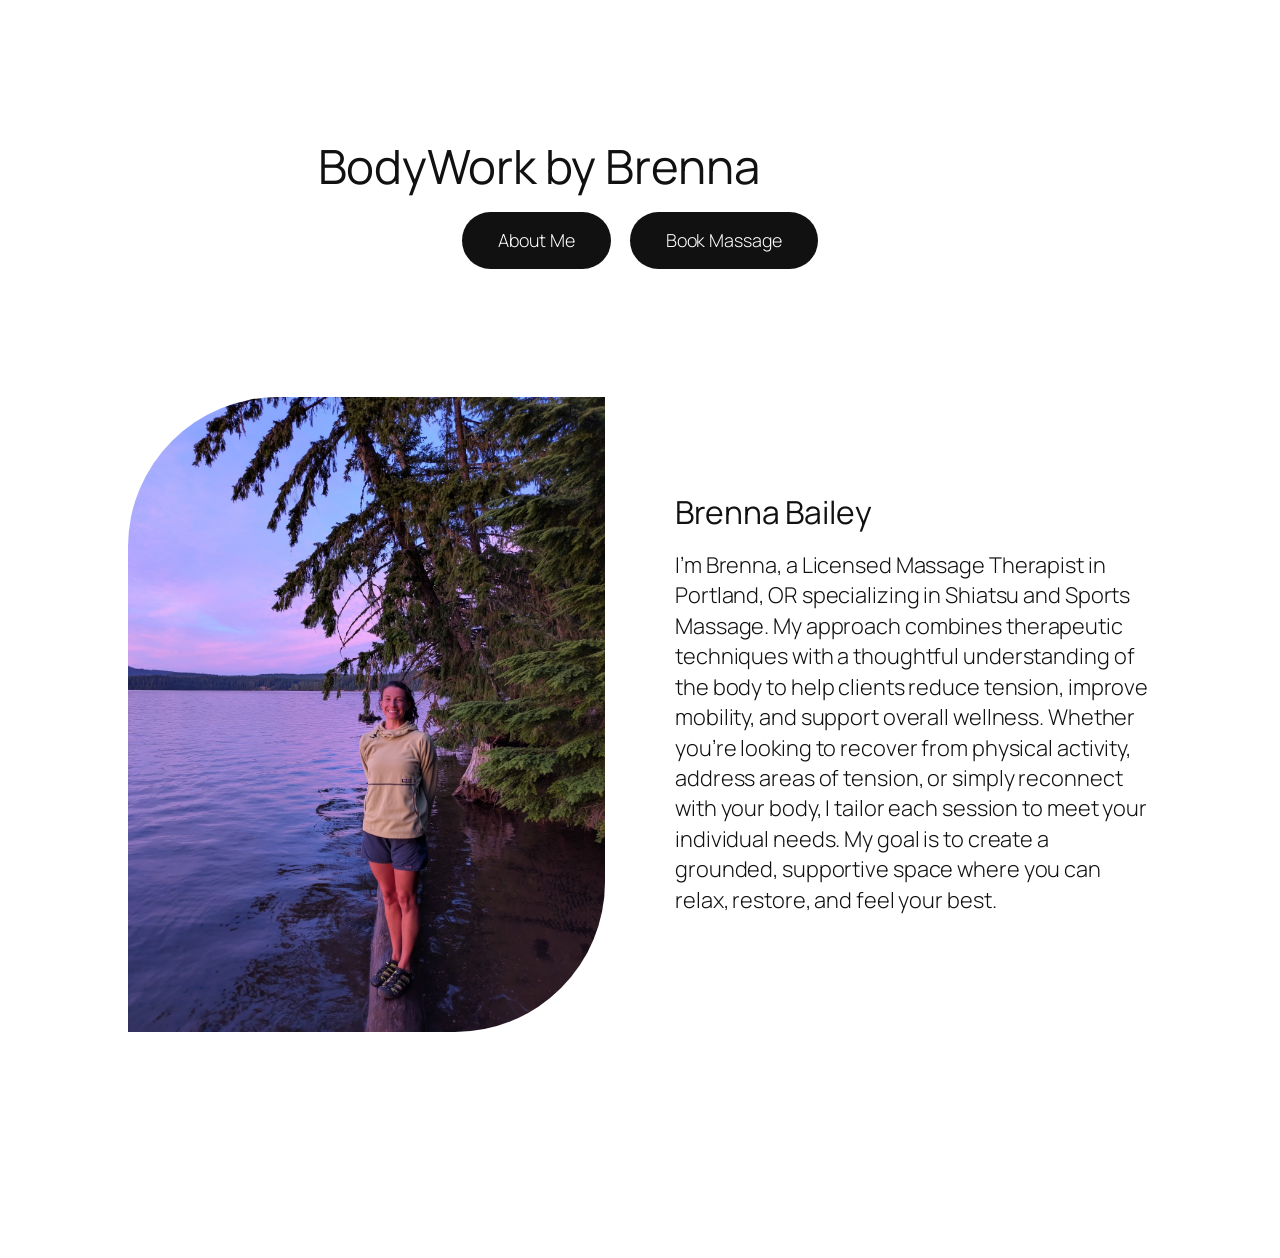
==== commit 517c2254: "new tabs" ====
--- a/about-me/index.html
+++ b/about-me/index.html
@@ -1,174 +1,187 @@
 <!DOCTYPE html>
 <html lang="en-US">
 <head><meta charset="UTF-8">
-
-    <meta name="viewport" content="width=device-width, initial-scale=1">
-    <meta name="robots" content="max-image-preview:large">
-    <title>BodyWork by Brenna – BodyWork by Brenna</title>
-    <link rel="alternate" type="application/rss+xml" title="BodyWork by Brenna » Feed" href="/feed/">
-    <link rel="alternate" type="application/rss+xml" title="BodyWork by Brenna » Comments Feed" href="/comments/feed/">
+	
+	<meta name="viewport" content="width=device-width, initial-scale=1">
+<meta name="robots" content="max-image-preview:large">
+<title>BodyWork by Brenna – BodyWork by Brenna</title>
+<link rel="alternate" type="application/rss+xml" title="BodyWork by Brenna » Feed" href="/feed/">
+<link rel="alternate" type="application/rss+xml" title="BodyWork by Brenna » Comments Feed" href="/comments/feed/">
 
 
-    <style id="wp-img-auto-sizes-contain-inline-css">
-        img:is([sizes=auto i],[sizes^="auto," i]){contain-intrinsic-size:3000px 1500px}
-        /*# sourceURL=wp-img-auto-sizes-contain-inline-css */
-    </style>
-    <style id="wp-block-post-title-inline-css">
-        .wp-block-post-title{box-sizing:border-box;word-break:break-word}.wp-block-post-title :where(a){display:inline-block;font-family:inherit;font-size:inherit;font-style:inherit;font-weight:inherit;letter-spacing:inherit;line-height:inherit;text-decoration:inherit}
-        /*# sourceURL=/wp-includes/blocks/post-title/style.min.css */
-    </style>
-    <style id="wp-block-navigation-link-inline-css">
-        .wp-block-navigation .wp-block-navigation-item__label{overflow-wrap:break-word}.wp-block-navigation .wp-block-navigation-item__description{display:none}.link-ui-tools{outline:1px solid #f0f0f0;padding:8px}.link-ui-block-inserter{padding-top:8px}.link-ui-block-inserter__back{margin-left:8px;text-transform:uppercase}
-        /*# sourceURL=/wp-includes/blocks/navigation-link/style.min.css */
-    </style>
-    <link rel="stylesheet" id="wp-block-navigation-css" href="/wp-includes/blocks/navigation/style.min.css?ver=7.1" media="all">
-    <style id="wp-block-image-inline-css">
-        .wp-block-image>a,.wp-block-image>figure>a{display:inline-block}.wp-block-image img{box-sizing:border-box;height:auto;max-width:100%;vertical-align:bottom}@media not (prefers-reduced-motion){.wp-block-image img.hide{visibility:hidden}.wp-block-image img.show{animation:show-content-image .4s}}.wp-block-image[style*=border-radius] img,.wp-block-image[style*=border-radius]>a{border-radius:inherit}.wp-block-image.has-custom-border img{box-sizing:border-box}.wp-block-image.aligncenter{text-align:center}.wp-block-image.alignfull>a,.wp-block-image.alignwide>a{width:100%}.wp-block-image.alignfull img,.wp-block-image.alignwide img{height:auto;width:100%}.wp-block-image .aligncenter,.wp-block-image .alignleft,.wp-block-image .alignright,.wp-block-image.aligncenter,.wp-block-image.alignleft,.wp-block-image.alignright{display:table}.wp-block-image .aligncenter>figcaption,.wp-block-image .alignleft>figcaption,.wp-block-image .alignright>figcaption,.wp-block-image.aligncenter>figcaption,.wp-block-image.alignleft>figcaption,.wp-block-image.alignright>figcaption{caption-side:bottom;display:table-caption}.wp-block-image .alignleft{float:left;margin:.5em 1em .5em 0}.wp-block-image .alignright{float:right;margin:.5em 0 .5em 1em}.wp-block-image .aligncenter{margin-left:auto;margin-right:auto}.wp-block-image :where(figcaption){margin-bottom:1em;margin-top:.5em}.wp-block-image.is-style-circle-mask img{border-radius:9999px}@supports ((-webkit-mask-image:none) or (mask-image:none)) or (-webkit-mask-image:none){.wp-block-image.is-style-circle-mask img{border-radius:0;-webkit-mask-image:url('data:image/svg+xml;utf8,<svg viewBox="0 0 100 100" xmlns="http://www.w3.org/2000/svg"><circle cx="50" cy="50" r="50"/></svg>');mask-image:url('data:image/svg+xml;utf8,<svg viewBox="0 0 100 100" xmlns="http://www.w3.org/2000/svg"><circle cx="50" cy="50" r="50"/></svg>');mask-mode:alpha;-webkit-mask-position:center;mask-position:center;-webkit-mask-repeat:no-repeat;mask-repeat:no-repeat;-webkit-mask-size:contain;mask-size:contain}}:root :where(.wp-block-image.is-style-rounded img,.wp-block-image .is-style-rounded img){border-radius:9999px}.wp-block-image figure{margin:0}.wp-lightbox-container{display:flex;flex-direction:column;position:relative}.wp-lightbox-container img{cursor:zoom-in}.wp-lightbox-container img:hover+button{opacity:1}.wp-lightbox-container button{align-items:center;backdrop-filter:blur(16px) saturate(180%);background-color:rgba(90,90,90,.25);border:none;border-radius:4px;cursor:zoom-in;display:flex;height:20px;justify-content:center;opacity:0;padding:0;position:absolute;right:16px;text-align:center;top:16px;width:20px;z-index:100}@media not (prefers-reduced-motion){.wp-lightbox-container button{transition:opacity .2s ease}}.wp-lightbox-container button:focus-visible{outline:3px auto rgba(90,90,90,.25);outline:3px auto -webkit-focus-ring-color;outline-offset:3px}.wp-lightbox-container button:hover{cursor:pointer;opacity:1}.wp-lightbox-container button:focus{opacity:1}.wp-lightbox-container button:focus,.wp-lightbox-container button:hover,.wp-lightbox-container button:not(:hover):not(:active):not(.has-background){background-color:rgba(90,90,90,.25);border:none}.wp-lightbox-overlay{box-sizing:border-box;cursor:zoom-out;height:100vh;left:0;overflow:hidden;position:fixed;top:0;visibility:hidden;width:100%;z-index:100000}.wp-lightbox-overlay .wp-lightbox-close-button{align-items:center;cursor:pointer;display:flex;font-family:inherit;gap:8px;justify-content:center;line-height:1;min-height:40px;min-width:40px;padding:0 4px;position:absolute;right:calc(env(safe-area-inset-right) + 16px);top:calc(env(safe-area-inset-top) + 16px);z-index:5000000}.wp-lightbox-overlay .wp-lightbox-close-button:focus,.wp-lightbox-overlay .wp-lightbox-close-button:hover,.wp-lightbox-overlay .wp-lightbox-close-button:not(:hover):not(:active):not(.has-background){background:none;border:none}.wp-lightbox-overlay .wp-lightbox-close-button:has(.wp-lightbox-close-text:not([hidden])) .wp-lightbox-close-icon svg{height:1em;width:1em}.wp-lightbox-overlay .wp-lightbox-close-icon svg{display:block}.wp-lightbox-overlay .wp-lightbox-navigation-button-next,.wp-lightbox-overlay .wp-lightbox-navigation-button-prev{align-items:center;bottom:16px;cursor:pointer;display:flex;font-family:inherit;gap:4px;justify-content:center;line-height:1;min-height:40px;min-width:40px;padding:0 8px;position:absolute;z-index:2000002}.wp-lightbox-overlay .wp-lightbox-navigation-button-next[hidden],.wp-lightbox-overlay .wp-lightbox-navigation-button-prev[hidden]{display:none}@media (min-width:960px){.wp-lightbox-overlay .wp-lightbox-navigation-button-next,.wp-lightbox-overlay .wp-lightbox-navigation-button-prev{bottom:50%;transform:translateY(-50%)}}.wp-lightbox-overlay .wp-lightbox-navigation-button-next:focus,.wp-lightbox-overlay .wp-lightbox-navigation-button-next:hover,.wp-lightbox-overlay .wp-lightbox-navigation-button-next:not(:hover):not(:active):not(.has-background),.wp-lightbox-overlay .wp-lightbox-navigation-button-prev:focus,.wp-lightbox-overlay .wp-lightbox-navigation-button-prev:hover,.wp-lightbox-overlay .wp-lightbox-navigation-button-prev:not(:hover):not(:active):not(.has-background){background:none;border:none;padding:0 8px}.wp-lightbox-overlay .wp-lightbox-navigation-button-next:has(.wp-lightbox-navigation-text:not([hidden])) .wp-lightbox-navigation-icon svg,.wp-lightbox-overlay .wp-lightbox-navigation-button-prev:has(.wp-lightbox-navigation-text:not([hidden])) .wp-lightbox-navigation-icon svg{display:block;height:1.5em;width:1.5em}.wp-lightbox-overlay .wp-lightbox-navigation-button-prev{left:calc(env(safe-area-inset-left) + 16px)}.wp-lightbox-overlay .wp-lightbox-navigation-button-next{right:calc(env(safe-area-inset-right) + 16px)}.wp-lightbox-overlay .wp-lightbox-navigation-icon svg{vertical-align:middle}.wp-lightbox-overlay .lightbox-image-container{height:var(--wp--lightbox-container-height);left:50%;overflow:hidden;position:absolute;top:50%;transform:translate(-50%,-50%);transform-origin:top left;width:var(--wp--lightbox-container-width);z-index:2000001}.wp-lightbox-overlay .wp-block-image{align-items:center;box-sizing:border-box;display:flex;height:100%;justify-content:center;margin:0;position:relative;transform-origin:0 0;width:100%;z-index:3000000}.wp-lightbox-overlay .wp-block-image img{height:var(--wp--lightbox-image-height);min-height:var(--wp--lightbox-image-height);min-width:var(--wp--lightbox-image-width);width:var(--wp--lightbox-image-width)}.wp-lightbox-overlay .wp-block-image figcaption{display:none}.wp-lightbox-overlay button{background:none;border:none}.wp-lightbox-overlay .scrim{background-color:#fff;height:100%;opacity:.9;position:absolute;width:100%;z-index:2000000}.wp-lightbox-overlay.active{visibility:visible}@media not (prefers-reduced-motion){.wp-lightbox-overlay.active{animation:turn-on-visibility .25s both}.wp-lightbox-overlay.active img{animation:turn-on-visibility .35s both}.wp-lightbox-overlay.show-closing-animation:not(.active){animation:turn-off-visibility .35s both}.wp-lightbox-overlay.show-closing-animation:not(.active) img{animation:turn-off-visibility .25s both}.wp-lightbox-overlay.zoom.active{animation:none;opacity:1;visibility:visible}.wp-lightbox-overlay.zoom.active .lightbox-image-container{animation:lightbox-zoom-in .4s}.wp-lightbox-overlay.zoom.active .lightbox-image-container img{animation:none}.wp-lightbox-overlay.zoom.active .scrim{animation:turn-on-visibility .4s forwards}.wp-lightbox-overlay.zoom.show-closing-animation:not(.active){animation:none}.wp-lightbox-overlay.zoom.show-closing-animation:not(.active) .lightbox-image-container{animation:lightbox-zoom-out .4s}.wp-lightbox-overlay.zoom.show-closing-animation:not(.active) .lightbox-image-container img{animation:none}.wp-lightbox-overlay.zoom.show-closing-animation:not(.active) .scrim{animation:turn-off-visibility .4s forwards}}@keyframes show-content-image{0%{visibility:hidden}99%{visibility:hidden}to{visibility:visible}}@keyframes turn-on-visibility{0%{opacity:0}to{opacity:1}}@keyframes turn-off-visibility{0%{opacity:1;visibility:visible}99%{opacity:0;visibility:visible}to{opacity:0;visibility:hidden}}@keyframes lightbox-zoom-in{0%{transform:translate(calc((-100vw + var(--wp--lightbox-scrollbar-width))/2 + var(--wp--lightbox-initial-left-position)),calc(-50vh + var(--wp--lightbox-initial-top-position))) scale(var(--wp--lightbox-scale))}to{transform:translate(-50%,-50%) scale(1)}}@keyframes lightbox-zoom-out{0%{transform:translate(-50%,-50%) scale(1);visibility:visible}99%{visibility:visible}to{transform:translate(calc((-100vw + var(--wp--lightbox-scrollbar-width))/2 + var(--wp--lightbox-initial-left-position)),calc(-50vh + var(--wp--lightbox-initial-top-position))) scale(var(--wp--lightbox-scale));visibility:hidden}}
-        /*# sourceURL=/wp-includes/blocks/image/style.min.css */
-    </style>
-    <style id="wp-block-heading-inline-css">
-        h1:where(.wp-block-heading).has-background,h2:where(.wp-block-heading).has-background,h3:where(.wp-block-heading).has-background,h4:where(.wp-block-heading).has-background,h5:where(.wp-block-heading).has-background,h6:where(.wp-block-heading).has-background{padding:1.25em 2.375em}h1.has-text-align-left[style*=writing-mode]:where([style*=vertical-lr]),h1.has-text-align-right[style*=writing-mode]:where([style*=vertical-rl]),h2.has-text-align-left[style*=writing-mode]:where([style*=vertical-lr]),h2.has-text-align-right[style*=writing-mode]:where([style*=vertical-rl]),h3.has-text-align-left[style*=writing-mode]:where([style*=vertical-lr]),h3.has-text-align-right[style*=writing-mode]:where([style*=vertical-rl]),h4.has-text-align-left[style*=writing-mode]:where([style*=vertical-lr]),h4.has-text-align-right[style*=writing-mode]:where([style*=vertical-rl]),h5.has-text-align-left[style*=writing-mode]:where([style*=vertical-lr]),h5.has-text-align-right[style*=writing-mode]:where([style*=vertical-rl]),h6.has-text-align-left[style*=writing-mode]:where([style*=vertical-lr]),h6.has-text-align-right[style*=writing-mode]:where([style*=vertical-rl]){rotate:180deg}
-        /*# sourceURL=/wp-includes/blocks/heading/style.min.css */
-    </style>
-    <style id="wp-block-paragraph-inline-css">
-        .is-small-text{font-size:.875em}.is-regular-text{font-size:1em}.is-large-text{font-size:2.25em}.is-larger-text{font-size:3em}.has-drop-cap:not(:focus):first-letter{float:left;font-size:8.4em;font-style:normal;font-weight:100;line-height:.68;margin:.05em .1em 0 0;text-transform:uppercase}body.rtl .has-drop-cap:not(:focus):first-letter{float:none;margin-left:.1em}p.has-drop-cap.has-background{overflow:hidden}:root :where(p.has-background){padding:1.25em 2.375em}:where(p.has-text-color:not(.has-link-color)) a{color:inherit}p.has-text-align-left[style*="writing-mode:vertical-lr"],p.has-text-align-right[style*="writing-mode:vertical-rl"]{rotate:180deg}
-        /*# sourceURL=/wp-includes/blocks/paragraph/style.min.css */
-    </style>
-    <style id="wp-block-social-links-inline-css">
-        .wp-block-social-links{background:none;box-sizing:border-box;margin-left:0;padding-left:0;padding-right:0;text-indent:0}.wp-block-social-links .wp-social-link a,.wp-block-social-links .wp-social-link a:hover{border-bottom:0;box-shadow:none;text-decoration:none}.wp-block-social-links .wp-social-link svg{height:1em;width:1em}.wp-block-social-links .wp-social-link span:not(.screen-reader-text){font-size:.65em;margin-left:.5em;margin-right:.5em}.wp-block-social-links.has-small-icon-size{font-size:16px}.wp-block-social-links,.wp-block-social-links.has-normal-icon-size{font-size:24px}.wp-block-social-links.has-large-icon-size{font-size:36px}.wp-block-social-links.has-huge-icon-size{font-size:48px}.wp-block-social-links.aligncenter{display:flex;justify-content:center}.wp-block-social-links.alignright{justify-content:flex-end}.wp-block-social-link{border-radius:9999px;display:block}@media not (prefers-reduced-motion){.wp-block-social-link{transition:transform .1s ease}}.wp-block-social-link{height:auto}.wp-block-social-link a{align-items:center;display:flex;line-height:0}.wp-block-social-link:hover{transform:scale(1.1)}.wp-block-social-links .wp-block-social-link.wp-social-link{display:inline-block;margin:0;padding:0}.wp-block-social-links .wp-block-social-link.wp-social-link .wp-block-social-link-anchor,.wp-block-social-links .wp-block-social-link.wp-social-link .wp-block-social-link-anchor svg,.wp-block-social-links .wp-block-social-link.wp-social-link .wp-block-social-link-anchor:active,.wp-block-social-links .wp-block-social-link.wp-social-link .wp-block-social-link-anchor:hover,.wp-block-social-links .wp-block-social-link.wp-social-link .wp-block-social-link-anchor:visited{fill:currentColor;color:currentColor}:where(.wp-block-social-links:not(.is-style-logos-only)) .wp-social-link{background-color:#f0f0f0;color:#444}:where(.wp-block-social-links:not(.is-style-logos-only)) .wp-social-link-amazon{background-color:#f90;color:#fff}:where(.wp-block-social-links:not(.is-style-logos-only)) .wp-social-link-bandcamp{background-color:#1ea0c3;color:#fff}:where(.wp-block-social-links:not(.is-style-logos-only)) .wp-social-link-behance{background-color:#0757fe;color:#fff}:where(.wp-block-social-links:not(.is-style-logos-only)) .wp-social-link-bluesky{background-color:#0a7aff;color:#fff}:where(.wp-block-social-links:not(.is-style-logos-only)) .wp-social-link-codepen{background-color:#1e1f26;color:#fff}:where(.wp-block-social-links:not(.is-style-logos-only)) .wp-social-link-deviantart{background-color:#02e49b;color:#fff}:where(.wp-block-social-links:not(.is-style-logos-only)) .wp-social-link-discord{background-color:#5865f2;color:#fff}:where(.wp-block-social-links:not(.is-style-logos-only)) .wp-social-link-dribbble{background-color:#e94c89;color:#fff}:where(.wp-block-social-links:not(.is-style-logos-only)) .wp-social-link-dropbox{background-color:#4280ff;color:#fff}:where(.wp-block-social-links:not(.is-style-logos-only)) .wp-social-link-etsy{background-color:#f45800;color:#fff}:where(.wp-block-social-links:not(.is-style-logos-only)) .wp-social-link-facebook{background-color:#0866ff;color:#fff}:where(.wp-block-social-links:not(.is-style-logos-only)) .wp-social-link-fivehundredpx{background-color:#000;color:#fff}:where(.wp-block-social-links:not(.is-style-logos-only)) .wp-social-link-flickr{background-color:#0461dd;color:#fff}:where(.wp-block-social-links:not(.is-style-logos-only)) .wp-social-link-foursquare{background-color:#e65678;color:#fff}:where(.wp-block-social-links:not(.is-style-logos-only)) .wp-social-link-github{background-color:#24292d;color:#fff}:where(.wp-block-social-links:not(.is-style-logos-only)) .wp-social-link-goodreads{background-color:#eceadd;color:#382110}:where(.wp-block-social-links:not(.is-style-logos-only)) .wp-social-link-google{background-color:#ea4434;color:#fff}:where(.wp-block-social-links:not(.is-style-logos-only)) .wp-social-link-gravatar{background-color:#1d4fc4;color:#fff}:where(.wp-block-social-links:not(.is-style-logos-only)) .wp-social-link-instagram{background-color:#f00075;color:#fff}:where(.wp-block-social-links:not(.is-style-logos-only)) .wp-social-link-lastfm{background-color:#e21b24;color:#fff}:where(.wp-block-social-links:not(.is-style-logos-only)) .wp-social-link-linkedin{background-color:#0d66c2;color:#fff}:where(.wp-block-social-links:not(.is-style-logos-only)) .wp-social-link-mastodon{background-color:#3288d4;color:#fff}:where(.wp-block-social-links:not(.is-style-logos-only)) .wp-social-link-medium{background-color:#000;color:#fff}:where(.wp-block-social-links:not(.is-style-logos-only)) .wp-social-link-meetup{background-color:#f6405f;color:#fff}:where(.wp-block-social-links:not(.is-style-logos-only)) .wp-social-link-patreon{background-color:#000;color:#fff}:where(.wp-block-social-links:not(.is-style-logos-only)) .wp-social-link-pinterest{background-color:#e60122;color:#fff}:where(.wp-block-social-links:not(.is-style-logos-only)) .wp-social-link-pocket{background-color:#ef4155;color:#fff}:where(.wp-block-social-links:not(.is-style-logos-only)) .wp-social-link-reddit{background-color:#ff4500;color:#fff}:where(.wp-block-social-links:not(.is-style-logos-only)) .wp-social-link-skype{background-color:#0478d7;color:#fff}:where(.wp-block-social-links:not(.is-style-logos-only)) .wp-social-link-snapchat{stroke:#000;background-color:#fefc00;color:#fff}:where(.wp-block-social-links:not(.is-style-logos-only)) .wp-social-link-soundcloud{background-color:#ff5600;color:#fff}:where(.wp-block-social-links:not(.is-style-logos-only)) .wp-social-link-spotify{background-color:#1bd760;color:#fff}:where(.wp-block-social-links:not(.is-style-logos-only)) .wp-social-link-telegram{background-color:#2aabee;color:#fff}:where(.wp-block-social-links:not(.is-style-logos-only)) .wp-social-link-threads{background-color:#000;color:#fff}:where(.wp-block-social-links:not(.is-style-logos-only)) .wp-social-link-tiktok{background-color:#000;color:#fff}:where(.wp-block-social-links:not(.is-style-logos-only)) .wp-social-link-tumblr{background-color:#011835;color:#fff}:where(.wp-block-social-links:not(.is-style-logos-only)) .wp-social-link-twitch{background-color:#6440a4;color:#fff}:where(.wp-block-social-links:not(.is-style-logos-only)) .wp-social-link-twitter{background-color:#1da1f2;color:#fff}:where(.wp-block-social-links:not(.is-style-logos-only)) .wp-social-link-vimeo{background-color:#1eb7ea;color:#fff}:where(.wp-block-social-links:not(.is-style-logos-only)) .wp-social-link-vk{background-color:#4680c2;color:#fff}:where(.wp-block-social-links:not(.is-style-logos-only)) .wp-social-link-wordpress{background-color:#3499cd;color:#fff}:where(.wp-block-social-links:not(.is-style-logos-only)) .wp-social-link-whatsapp{background-color:#25d366;color:#fff}:where(.wp-block-social-links:not(.is-style-logos-only)) .wp-social-link-x{background-color:#000;color:#fff}:where(.wp-block-social-links:not(.is-style-logos-only)) .wp-social-link-yelp{background-color:#d32422;color:#fff}:where(.wp-block-social-links:not(.is-style-logos-only)) .wp-social-link-youtube{background-color:red;color:#fff}:where(.wp-block-social-links.is-style-logos-only) .wp-social-link{background:none}:where(.wp-block-social-links.is-style-logos-only) .wp-social-link svg{height:1.25em;width:1.25em}:where(.wp-block-social-links.is-style-logos-only) .wp-social-link-amazon{color:#f90}:where(.wp-block-social-links.is-style-logos-only) .wp-social-link-bandcamp{color:#1ea0c3}:where(.wp-block-social-links.is-style-logos-only) .wp-social-link-behance{color:#0757fe}:where(.wp-block-social-links.is-style-logos-only) .wp-social-link-bluesky{color:#0a7aff}:where(.wp-block-social-links.is-style-logos-only) .wp-social-link-codepen{color:#1e1f26}:where(.wp-block-social-links.is-style-logos-only) .wp-social-link-deviantart{color:#02e49b}:where(.wp-block-social-links.is-style-logos-only) .wp-social-link-discord{color:#5865f2}:where(.wp-block-social-links.is-style-logos-only) .wp-social-link-dribbble{color:#e94c89}:where(.wp-block-social-links.is-style-logos-only) .wp-social-link-dropbox{color:#4280ff}:where(.wp-block-social-links.is-style-logos-only) .wp-social-link-etsy{color:#f45800}:where(.wp-block-social-links.is-style-logos-only) .wp-social-link-facebook{color:#0866ff}:where(.wp-block-social-links.is-style-logos-only) .wp-social-link-fivehundredpx{color:#000}:where(.wp-block-social-links.is-style-logos-only) .wp-social-link-flickr{color:#0461dd}:where(.wp-block-social-links.is-style-logos-only) .wp-social-link-foursquare{color:#e65678}:where(.wp-block-social-links.is-style-logos-only) .wp-social-link-github{color:#24292d}:where(.wp-block-social-links.is-style-logos-only) .wp-social-link-goodreads{color:#382110}:where(.wp-block-social-links.is-style-logos-only) .wp-social-link-google{color:#ea4434}:where(.wp-block-social-links.is-style-logos-only) .wp-social-link-gravatar{color:#1d4fc4}:where(.wp-block-social-links.is-style-logos-only) .wp-social-link-instagram{color:#f00075}:where(.wp-block-social-links.is-style-logos-only) .wp-social-link-lastfm{color:#e21b24}:where(.wp-block-social-links.is-style-logos-only) .wp-social-link-linkedin{color:#0d66c2}:where(.wp-block-social-links.is-style-logos-only) .wp-social-link-mastodon{color:#3288d4}:where(.wp-block-social-links.is-style-logos-only) .wp-social-link-medium{color:#000}:where(.wp-block-social-links.is-style-logos-only) .wp-social-link-meetup{color:#f6405f}:where(.wp-block-social-links.is-style-logos-only) .wp-social-link-patreon{color:#000}:where(.wp-block-social-links.is-style-logos-only) .wp-social-link-pinterest{color:#e60122}:where(.wp-block-social-links.is-style-logos-only) .wp-social-link-pocket{color:#ef4155}:where(.wp-block-social-links.is-style-logos-only) .wp-social-link-reddit{color:#ff4500}:where(.wp-block-social-links.is-style-logos-only) .wp-social-link-skype{color:#0478d7}:where(.wp-block-social-links.is-style-logos-only) .wp-social-link-snapchat{stroke:#000;color:#fff}:where(.wp-block-social-links.is-style-logos-only) .wp-social-link-soundcloud{color:#ff5600}:where(.wp-block-social-links.is-style-logos-only) .wp-social-link-spotify{color:#1bd760}:where(.wp-block-social-links.is-style-logos-only) .wp-social-link-telegram{color:#2aabee}:where(.wp-block-social-links.is-style-logos-only) .wp-social-link-threads{color:#000}:where(.wp-block-social-links.is-style-logos-only) .wp-social-link-tiktok{color:#000}:where(.wp-block-social-links.is-style-logos-only) .wp-social-link-tumblr{color:#011835}:where(.wp-block-social-links.is-style-logos-only) .wp-social-link-twitch{color:#6440a4}:where(.wp-block-social-links.is-style-logos-only) .wp-social-link-twitter{color:#1da1f2}:where(.wp-block-social-links.is-style-logos-only) .wp-social-link-vimeo{color:#1eb7ea}:where(.wp-block-social-links.is-style-logos-only) .wp-social-link-vk{color:#4680c2}:where(.wp-block-social-links.is-style-logos-only) .wp-social-link-whatsapp{color:#25d366}:where(.wp-block-social-links.is-style-logos-only) .wp-social-link-wordpress{color:#3499cd}:where(.wp-block-social-links.is-style-logos-only) .wp-social-link-x{color:#000}:where(.wp-block-social-links.is-style-logos-only) .wp-social-link-yelp{color:#d32422}:where(.wp-block-social-links.is-style-logos-only) .wp-social-link-youtube{color:red}.wp-block-social-links.is-style-pill-shape .wp-social-link{width:auto}:root :where(.wp-block-social-links .wp-social-link a){padding:.25em}:root :where(.wp-block-social-links.is-style-logos-only .wp-social-link a){padding:0}:root :where(.wp-block-social-links.is-style-pill-shape .wp-social-link a){padding-left:.6666666667em;padding-right:.6666666667em}.wp-block-social-links:not(.has-icon-color):not(.has-icon-background-color) .wp-social-link-snapchat .wp-block-social-link-label{color:#000}
-        /*# sourceURL=/wp-includes/blocks/social-links/style.min.css */
-    </style>
-    <style id="wp-block-group-inline-css">
-        .wp-block-group{box-sizing:border-box}:where(.wp-block-group.wp-block-group-is-layout-constrained){position:relative}
-        /*# sourceURL=/wp-includes/blocks/group/style.min.css */
-    </style>
-    <style id="wp-block-columns-inline-css">
-        .wp-block-columns{box-sizing:border-box;display:flex;flex-wrap:wrap!important}@media (min-width:782px){.wp-block-columns{flex-wrap:nowrap!important}}.wp-block-columns{align-items:normal!important}.wp-block-columns.are-vertically-aligned-top{align-items:flex-start}.wp-block-columns.are-vertically-aligned-center{align-items:center}.wp-block-columns.are-vertically-aligned-bottom{align-items:flex-end}@media (max-width:781px){.wp-block-columns:not(.is-not-stacked-on-mobile)>.wp-block-column{flex-basis:100%!important}}@media (min-width:782px){.wp-block-columns:not(.is-not-stacked-on-mobile)>.wp-block-column{flex-basis:0;flex-grow:1}.wp-block-columns:not(.is-not-stacked-on-mobile)>.wp-block-column[style*=flex-basis]{flex-grow:0}}.wp-block-columns.is-not-stacked-on-mobile{flex-wrap:nowrap!important}.wp-block-columns.is-not-stacked-on-mobile>.wp-block-column{flex-basis:0;flex-grow:1}.wp-block-columns.is-not-stacked-on-mobile>.wp-block-column[style*=flex-basis]{flex-grow:0}:where(.wp-block-columns){margin-bottom:1.75em}:where(.wp-block-columns.has-background){padding:1.25em 2.375em}.wp-block-column{flex-grow:1;min-width:0;overflow-wrap:break-word;word-break:break-word}.wp-block-column.is-vertically-aligned-top{align-self:flex-start}.wp-block-column.is-vertically-aligned-center{align-self:center}.wp-block-column.is-vertically-aligned-bottom{align-self:flex-end}.wp-block-column.is-vertically-aligned-stretch{align-self:stretch}.wp-block-column.is-vertically-aligned-bottom,.wp-block-column.is-vertically-aligned-center,.wp-block-column.is-vertically-aligned-top{width:100%}
-        /*# sourceURL=/wp-includes/blocks/columns/style.min.css */
-    </style>
-    <style id="wp-block-post-content-inline-css">
-        .wp-block-post-content{display:flow-root}
-        /*# sourceURL=/wp-includes/blocks/post-content/style.min.css */
-    </style>
-    <style id="wp-emoji-styles-inline-css">
+<style id="wp-img-auto-sizes-contain-inline-css">
+img:is([sizes=auto i],[sizes^="auto," i]){contain-intrinsic-size:3000px 1500px}
+/*# sourceURL=wp-img-auto-sizes-contain-inline-css */
+</style>
+<style id="wp-block-post-title-inline-css">
+.wp-block-post-title{box-sizing:border-box;word-break:break-word}.wp-block-post-title :where(a){display:inline-block;font-family:inherit;font-size:inherit;font-style:inherit;font-weight:inherit;letter-spacing:inherit;line-height:inherit;text-decoration:inherit}
+/*# sourceURL=/wp-includes/blocks/post-title/style.min.css */
+</style>
+<style id="wp-block-button-inline-css">
+.wp-block-button__link{align-content:center;box-sizing:border-box;cursor:pointer;display:inline-block;height:100%;text-align:center;word-break:break-word}.wp-block-button__link.aligncenter{text-align:center}.wp-block-button__link.alignright{text-align:right}:where(.wp-block-button__link){border-radius:9999px;box-shadow:none;padding:calc(.667em + 2px) calc(1.333em + 2px);text-decoration:none}.wp-block-button[style*=text-decoration] .wp-block-button__link{text-decoration:inherit}.wp-block-buttons>.wp-block-button.has-custom-width{max-width:none}.wp-block-buttons>.wp-block-button.has-custom-width .wp-block-button__link{width:100%}.wp-block-buttons>.wp-block-button.has-custom-font-size .wp-block-button__link{font-size:inherit}.wp-block-buttons>.wp-block-button[class*=wp-block-button__width]{width:calc(var(--wp--block-button--width)*1% - var(--wp--style--block-gap, .5em)*(1 - var(--wp--block-button--width)/100))}.wp-block-buttons>.wp-block-button.wp-block-button__width-25{width:calc(25% - var(--wp--style--block-gap, .5em)*.75)}.wp-block-buttons>.wp-block-button.wp-block-button__width-50{width:calc(50% - var(--wp--style--block-gap, .5em)*.5)}.wp-block-buttons>.wp-block-button.wp-block-button__width-75{width:calc(75% - var(--wp--style--block-gap, .5em)*.25)}.wp-block-buttons>.wp-block-button.wp-block-button__width-100{flex-basis:100%;width:100%}.wp-block-buttons.is-vertical>.wp-block-button[class*=wp-block-button__width]{width:calc(var(--wp--block-button--width)*1%)}.wp-block-buttons.is-vertical>.wp-block-button.wp-block-button__width-25{width:25%}.wp-block-buttons.is-vertical>.wp-block-button.wp-block-button__width-50{width:50%}.wp-block-buttons.is-vertical>.wp-block-button.wp-block-button__width-75{width:75%}.wp-block-button.is-style-squared,.wp-block-button__link.wp-block-button.is-style-squared{border-radius:0}.wp-block-button.no-border-radius,.wp-block-button__link.no-border-radius{border-radius:0!important}:root :where(.wp-block-button .wp-block-button__link.is-style-outline),:root :where(.wp-block-button.is-style-outline>.wp-block-button__link){border:2px solid;padding:.667em 1.333em}:root :where(.wp-block-button .wp-block-button__link.is-style-outline:not(.has-text-color)),:root :where(.wp-block-button.is-style-outline>.wp-block-button__link:not(.has-text-color)){color:currentColor}:root :where(.wp-block-button .wp-block-button__link.is-style-outline:not(.has-background)),:root :where(.wp-block-button.is-style-outline>.wp-block-button__link:not(.has-background)){background-color:transparent;background-image:none}
+/*# sourceURL=/wp-includes/blocks/button/style.min.css */
+</style>
+<style id="wp-block-buttons-inline-css">
+.wp-block-buttons{box-sizing:border-box}.wp-block-buttons.is-vertical{flex-direction:column}.wp-block-buttons.is-vertical>.wp-block-button:last-child{margin-bottom:0}.wp-block-buttons>.wp-block-button{display:inline-block;margin:0}.wp-block-buttons.is-content-justification-left{justify-content:flex-start}.wp-block-buttons.is-content-justification-left.is-vertical{align-items:flex-start}.wp-block-buttons.is-content-justification-center{justify-content:center}.wp-block-buttons.is-content-justification-center.is-vertical{align-items:center}.wp-block-buttons.is-content-justification-right{justify-content:flex-end}.wp-block-buttons.is-content-justification-right.is-vertical{align-items:flex-end}.wp-block-buttons.is-content-justification-space-between{justify-content:space-between}.wp-block-buttons.aligncenter{text-align:center}.wp-block-buttons:not(.is-content-justification-space-between,.is-content-justification-right,.is-content-justification-left,.is-content-justification-center) .wp-block-button.aligncenter{margin-left:auto;margin-right:auto;width:100%}.wp-block-buttons[style*=text-decoration] .wp-block-button,.wp-block-buttons[style*=text-decoration] .wp-block-button__link{text-decoration:inherit}.wp-block-buttons.has-custom-font-size .wp-block-button__link{font-size:inherit}.wp-block-buttons .wp-block-button__link{width:100%}.wp-block-button.aligncenter{text-align:center}
+/*# sourceURL=/wp-includes/blocks/buttons/style.min.css */
+</style>
+<link rel="stylesheet" id="wp-block-navigation-css" href="/wp-includes/blocks/navigation/style.min.css?ver=7.1" media="all">
+<style id="wp-block-image-inline-css">
+.wp-block-image>a,.wp-block-image>figure>a{display:inline-block}.wp-block-image img{box-sizing:border-box;height:auto;max-width:100%;vertical-align:bottom}@media not (prefers-reduced-motion){.wp-block-image img.hide{visibility:hidden}.wp-block-image img.show{animation:show-content-image .4s}}.wp-block-image[style*=border-radius] img,.wp-block-image[style*=border-radius]>a{border-radius:inherit}.wp-block-image.has-custom-border img{box-sizing:border-box}.wp-block-image.aligncenter{text-align:center}.wp-block-image.alignfull>a,.wp-block-image.alignwide>a{width:100%}.wp-block-image.alignfull img,.wp-block-image.alignwide img{height:auto;width:100%}.wp-block-image .aligncenter,.wp-block-image .alignleft,.wp-block-image .alignright,.wp-block-image.aligncenter,.wp-block-image.alignleft,.wp-block-image.alignright{display:table}.wp-block-image .aligncenter>figcaption,.wp-block-image .alignleft>figcaption,.wp-block-image .alignright>figcaption,.wp-block-image.aligncenter>figcaption,.wp-block-image.alignleft>figcaption,.wp-block-image.alignright>figcaption{caption-side:bottom;display:table-caption}.wp-block-image .alignleft{float:left;margin:.5em 1em .5em 0}.wp-block-image .alignright{float:right;margin:.5em 0 .5em 1em}.wp-block-image .aligncenter{margin-left:auto;margin-right:auto}.wp-block-image :where(figcaption){margin-bottom:1em;margin-top:.5em}.wp-block-image.is-style-circle-mask img{border-radius:9999px}@supports ((-webkit-mask-image:none) or (mask-image:none)) or (-webkit-mask-image:none){.wp-block-image.is-style-circle-mask img{border-radius:0;-webkit-mask-image:url('data:image/svg+xml;utf8,<svg viewBox="0 0 100 100" xmlns="http://www.w3.org/2000/svg"><circle cx="50" cy="50" r="50"/></svg>');mask-image:url('data:image/svg+xml;utf8,<svg viewBox="0 0 100 100" xmlns="http://www.w3.org/2000/svg"><circle cx="50" cy="50" r="50"/></svg>');mask-mode:alpha;-webkit-mask-position:center;mask-position:center;-webkit-mask-repeat:no-repeat;mask-repeat:no-repeat;-webkit-mask-size:contain;mask-size:contain}}:root :where(.wp-block-image.is-style-rounded img,.wp-block-image .is-style-rounded img){border-radius:9999px}.wp-block-image figure{margin:0}.wp-lightbox-container{display:flex;flex-direction:column;position:relative}.wp-lightbox-container img{cursor:zoom-in}.wp-lightbox-container img:hover+button{opacity:1}.wp-lightbox-container button{align-items:center;backdrop-filter:blur(16px) saturate(180%);background-color:rgba(90,90,90,.25);border:none;border-radius:4px;cursor:zoom-in;display:flex;height:20px;justify-content:center;opacity:0;padding:0;position:absolute;right:16px;text-align:center;top:16px;width:20px;z-index:100}@media not (prefers-reduced-motion){.wp-lightbox-container button{transition:opacity .2s ease}}.wp-lightbox-container button:focus-visible{outline:3px auto rgba(90,90,90,.25);outline:3px auto -webkit-focus-ring-color;outline-offset:3px}.wp-lightbox-container button:hover{cursor:pointer;opacity:1}.wp-lightbox-container button:focus{opacity:1}.wp-lightbox-container button:focus,.wp-lightbox-container button:hover,.wp-lightbox-container button:not(:hover):not(:active):not(.has-background){background-color:rgba(90,90,90,.25);border:none}.wp-lightbox-overlay{box-sizing:border-box;cursor:zoom-out;height:100vh;left:0;overflow:hidden;position:fixed;top:0;visibility:hidden;width:100%;z-index:100000}.wp-lightbox-overlay .wp-lightbox-close-button{align-items:center;cursor:pointer;display:flex;font-family:inherit;gap:8px;justify-content:center;line-height:1;min-height:40px;min-width:40px;padding:0 4px;position:absolute;right:calc(env(safe-area-inset-right) + 16px);top:calc(env(safe-area-inset-top) + 16px);z-index:5000000}.wp-lightbox-overlay .wp-lightbox-close-button:focus,.wp-lightbox-overlay .wp-lightbox-close-button:hover,.wp-lightbox-overlay .wp-lightbox-close-button:not(:hover):not(:active):not(.has-background){background:none;border:none}.wp-lightbox-overlay .wp-lightbox-close-button:has(.wp-lightbox-close-text:not([hidden])) .wp-lightbox-close-icon svg{height:1em;width:1em}.wp-lightbox-overlay .wp-lightbox-close-icon svg{display:block}.wp-lightbox-overlay .wp-lightbox-navigation-button-next,.wp-lightbox-overlay .wp-lightbox-navigation-button-prev{align-items:center;bottom:16px;cursor:pointer;display:flex;font-family:inherit;gap:4px;justify-content:center;line-height:1;min-height:40px;min-width:40px;padding:0 8px;position:absolute;z-index:2000002}.wp-lightbox-overlay .wp-lightbox-navigation-button-next[hidden],.wp-lightbox-overlay .wp-lightbox-navigation-button-prev[hidden]{display:none}@media (min-width:960px){.wp-lightbox-overlay .wp-lightbox-navigation-button-next,.wp-lightbox-overlay .wp-lightbox-navigation-button-prev{bottom:50%;transform:translateY(-50%)}}.wp-lightbox-overlay .wp-lightbox-navigation-button-next:focus,.wp-lightbox-overlay .wp-lightbox-navigation-button-next:hover,.wp-lightbox-overlay .wp-lightbox-navigation-button-next:not(:hover):not(:active):not(.has-background),.wp-lightbox-overlay .wp-lightbox-navigation-button-prev:focus,.wp-lightbox-overlay .wp-lightbox-navigation-button-prev:hover,.wp-lightbox-overlay .wp-lightbox-navigation-button-prev:not(:hover):not(:active):not(.has-background){background:none;border:none;padding:0 8px}.wp-lightbox-overlay .wp-lightbox-navigation-button-next:has(.wp-lightbox-navigation-text:not([hidden])) .wp-lightbox-navigation-icon svg,.wp-lightbox-overlay .wp-lightbox-navigation-button-prev:has(.wp-lightbox-navigation-text:not([hidden])) .wp-lightbox-navigation-icon svg{display:block;height:1.5em;width:1.5em}.wp-lightbox-overlay .wp-lightbox-navigation-button-prev{left:calc(env(safe-area-inset-left) + 16px)}.wp-lightbox-overlay .wp-lightbox-navigation-button-next{right:calc(env(safe-area-inset-right) + 16px)}.wp-lightbox-overlay .wp-lightbox-navigation-icon svg{vertical-align:middle}.wp-lightbox-overlay .lightbox-image-container{height:var(--wp--lightbox-container-height);left:50%;overflow:hidden;position:absolute;top:50%;transform:translate(-50%,-50%);transform-origin:top left;width:var(--wp--lightbox-container-width);z-index:2000001}.wp-lightbox-overlay .wp-block-image{align-items:center;box-sizing:border-box;display:flex;height:100%;justify-content:center;margin:0;position:relative;transform-origin:0 0;width:100%;z-index:3000000}.wp-lightbox-overlay .wp-block-image img{height:var(--wp--lightbox-image-height);min-height:var(--wp--lightbox-image-height);min-width:var(--wp--lightbox-image-width);width:var(--wp--lightbox-image-width)}.wp-lightbox-overlay .wp-block-image figcaption{display:none}.wp-lightbox-overlay button{background:none;border:none}.wp-lightbox-overlay .scrim{background-color:#fff;height:100%;opacity:.9;position:absolute;width:100%;z-index:2000000}.wp-lightbox-overlay.active{visibility:visible}@media not (prefers-reduced-motion){.wp-lightbox-overlay.active{animation:turn-on-visibility .25s both}.wp-lightbox-overlay.active img{animation:turn-on-visibility .35s both}.wp-lightbox-overlay.show-closing-animation:not(.active){animation:turn-off-visibility .35s both}.wp-lightbox-overlay.show-closing-animation:not(.active) img{animation:turn-off-visibility .25s both}.wp-lightbox-overlay.zoom.active{animation:none;opacity:1;visibility:visible}.wp-lightbox-overlay.zoom.active .lightbox-image-container{animation:lightbox-zoom-in .4s}.wp-lightbox-overlay.zoom.active .lightbox-image-container img{animation:none}.wp-lightbox-overlay.zoom.active .scrim{animation:turn-on-visibility .4s forwards}.wp-lightbox-overlay.zoom.show-closing-animation:not(.active){animation:none}.wp-lightbox-overlay.zoom.show-closing-animation:not(.active) .lightbox-image-container{animation:lightbox-zoom-out .4s}.wp-lightbox-overlay.zoom.show-closing-animation:not(.active) .lightbox-image-container img{animation:none}.wp-lightbox-overlay.zoom.show-closing-animation:not(.active) .scrim{animation:turn-off-visibility .4s forwards}}@keyframes show-content-image{0%{visibility:hidden}99%{visibility:hidden}to{visibility:visible}}@keyframes turn-on-visibility{0%{opacity:0}to{opacity:1}}@keyframes turn-off-visibility{0%{opacity:1;visibility:visible}99%{opacity:0;visibility:visible}to{opacity:0;visibility:hidden}}@keyframes lightbox-zoom-in{0%{transform:translate(calc((-100vw + var(--wp--lightbox-scrollbar-width))/2 + var(--wp--lightbox-initial-left-position)),calc(-50vh + var(--wp--lightbox-initial-top-position))) scale(var(--wp--lightbox-scale))}to{transform:translate(-50%,-50%) scale(1)}}@keyframes lightbox-zoom-out{0%{transform:translate(-50%,-50%) scale(1);visibility:visible}99%{visibility:visible}to{transform:translate(calc((-100vw + var(--wp--lightbox-scrollbar-width))/2 + var(--wp--lightbox-initial-left-position)),calc(-50vh + var(--wp--lightbox-initial-top-position))) scale(var(--wp--lightbox-scale));visibility:hidden}}
+/*# sourceURL=/wp-includes/blocks/image/style.min.css */
+</style>
+<style id="wp-block-heading-inline-css">
+h1:where(.wp-block-heading).has-background,h2:where(.wp-block-heading).has-background,h3:where(.wp-block-heading).has-background,h4:where(.wp-block-heading).has-background,h5:where(.wp-block-heading).has-background,h6:where(.wp-block-heading).has-background{padding:1.25em 2.375em}h1.has-text-align-left[style*=writing-mode]:where([style*=vertical-lr]),h1.has-text-align-right[style*=writing-mode]:where([style*=vertical-rl]),h2.has-text-align-left[style*=writing-mode]:where([style*=vertical-lr]),h2.has-text-align-right[style*=writing-mode]:where([style*=vertical-rl]),h3.has-text-align-left[style*=writing-mode]:where([style*=vertical-lr]),h3.has-text-align-right[style*=writing-mode]:where([style*=vertical-rl]),h4.has-text-align-left[style*=writing-mode]:where([style*=vertical-lr]),h4.has-text-align-right[style*=writing-mode]:where([style*=vertical-rl]),h5.has-text-align-left[style*=writing-mode]:where([style*=vertical-lr]),h5.has-text-align-right[style*=writing-mode]:where([style*=vertical-rl]),h6.has-text-align-left[style*=writing-mode]:where([style*=vertical-lr]),h6.has-text-align-right[style*=writing-mode]:where([style*=vertical-rl]){rotate:180deg}
+/*# sourceURL=/wp-includes/blocks/heading/style.min.css */
+</style>
+<style id="wp-block-paragraph-inline-css">
+.is-small-text{font-size:.875em}.is-regular-text{font-size:1em}.is-large-text{font-size:2.25em}.is-larger-text{font-size:3em}.has-drop-cap:not(:focus):first-letter{float:left;font-size:8.4em;font-style:normal;font-weight:100;line-height:.68;margin:.05em .1em 0 0;text-transform:uppercase}body.rtl .has-drop-cap:not(:focus):first-letter{float:none;margin-left:.1em}p.has-drop-cap.has-background{overflow:hidden}:root :where(p.has-background){padding:1.25em 2.375em}:where(p.has-text-color:not(.has-link-color)) a{color:inherit}p.has-text-align-left[style*="writing-mode:vertical-lr"],p.has-text-align-right[style*="writing-mode:vertical-rl"]{rotate:180deg}
+/*# sourceURL=/wp-includes/blocks/paragraph/style.min.css */
+</style>
+<style id="wp-block-social-links-inline-css">
+.wp-block-social-links{background:none;box-sizing:border-box;margin-left:0;padding-left:0;padding-right:0;text-indent:0}.wp-block-social-links .wp-social-link a,.wp-block-social-links .wp-social-link a:hover{border-bottom:0;box-shadow:none;text-decoration:none}.wp-block-social-links .wp-social-link svg{height:1em;width:1em}.wp-block-social-links .wp-social-link span:not(.screen-reader-text){font-size:.65em;margin-left:.5em;margin-right:.5em}.wp-block-social-links.has-small-icon-size{font-size:16px}.wp-block-social-links,.wp-block-social-links.has-normal-icon-size{font-size:24px}.wp-block-social-links.has-large-icon-size{font-size:36px}.wp-block-social-links.has-huge-icon-size{font-size:48px}.wp-block-social-links.aligncenter{display:flex;justify-content:center}.wp-block-social-links.alignright{justify-content:flex-end}.wp-block-social-link{border-radius:9999px;display:block}@media not (prefers-reduced-motion){.wp-block-social-link{transition:transform .1s ease}}.wp-block-social-link{height:auto}.wp-block-social-link a{align-items:center;display:flex;line-height:0}.wp-block-social-link:hover{transform:scale(1.1)}.wp-block-social-links .wp-block-social-link.wp-social-link{display:inline-block;margin:0;padding:0}.wp-block-social-links .wp-block-social-link.wp-social-link .wp-block-social-link-anchor,.wp-block-social-links .wp-block-social-link.wp-social-link .wp-block-social-link-anchor svg,.wp-block-social-links .wp-block-social-link.wp-social-link .wp-block-social-link-anchor:active,.wp-block-social-links .wp-block-social-link.wp-social-link .wp-block-social-link-anchor:hover,.wp-block-social-links .wp-block-social-link.wp-social-link .wp-block-social-link-anchor:visited{fill:currentColor;color:currentColor}:where(.wp-block-social-links:not(.is-style-logos-only)) .wp-social-link{background-color:#f0f0f0;color:#444}:where(.wp-block-social-links:not(.is-style-logos-only)) .wp-social-link-amazon{background-color:#f90;color:#fff}:where(.wp-block-social-links:not(.is-style-logos-only)) .wp-social-link-bandcamp{background-color:#1ea0c3;color:#fff}:where(.wp-block-social-links:not(.is-style-logos-only)) .wp-social-link-behance{background-color:#0757fe;color:#fff}:where(.wp-block-social-links:not(.is-style-logos-only)) .wp-social-link-bluesky{background-color:#0a7aff;color:#fff}:where(.wp-block-social-links:not(.is-style-logos-only)) .wp-social-link-codepen{background-color:#1e1f26;color:#fff}:where(.wp-block-social-links:not(.is-style-logos-only)) .wp-social-link-deviantart{background-color:#02e49b;color:#fff}:where(.wp-block-social-links:not(.is-style-logos-only)) .wp-social-link-discord{background-color:#5865f2;color:#fff}:where(.wp-block-social-links:not(.is-style-logos-only)) .wp-social-link-dribbble{background-color:#e94c89;color:#fff}:where(.wp-block-social-links:not(.is-style-logos-only)) .wp-social-link-dropbox{background-color:#4280ff;color:#fff}:where(.wp-block-social-links:not(.is-style-logos-only)) .wp-social-link-etsy{background-color:#f45800;color:#fff}:where(.wp-block-social-links:not(.is-style-logos-only)) .wp-social-link-facebook{background-color:#0866ff;color:#fff}:where(.wp-block-social-links:not(.is-style-logos-only)) .wp-social-link-fivehundredpx{background-color:#000;color:#fff}:where(.wp-block-social-links:not(.is-style-logos-only)) .wp-social-link-flickr{background-color:#0461dd;color:#fff}:where(.wp-block-social-links:not(.is-style-logos-only)) .wp-social-link-foursquare{background-color:#e65678;color:#fff}:where(.wp-block-social-links:not(.is-style-logos-only)) .wp-social-link-github{background-color:#24292d;color:#fff}:where(.wp-block-social-links:not(.is-style-logos-only)) .wp-social-link-goodreads{background-color:#eceadd;color:#382110}:where(.wp-block-social-links:not(.is-style-logos-only)) .wp-social-link-google{background-color:#ea4434;color:#fff}:where(.wp-block-social-links:not(.is-style-logos-only)) .wp-social-link-gravatar{background-color:#1d4fc4;color:#fff}:where(.wp-block-social-links:not(.is-style-logos-only)) .wp-social-link-instagram{background-color:#f00075;color:#fff}:where(.wp-block-social-links:not(.is-style-logos-only)) .wp-social-link-lastfm{background-color:#e21b24;color:#fff}:where(.wp-block-social-links:not(.is-style-logos-only)) .wp-social-link-linkedin{background-color:#0d66c2;color:#fff}:where(.wp-block-social-links:not(.is-style-logos-only)) .wp-social-link-mastodon{background-color:#3288d4;color:#fff}:where(.wp-block-social-links:not(.is-style-logos-only)) .wp-social-link-medium{background-color:#000;color:#fff}:where(.wp-block-social-links:not(.is-style-logos-only)) .wp-social-link-meetup{background-color:#f6405f;color:#fff}:where(.wp-block-social-links:not(.is-style-logos-only)) .wp-social-link-patreon{background-color:#000;color:#fff}:where(.wp-block-social-links:not(.is-style-logos-only)) .wp-social-link-pinterest{background-color:#e60122;color:#fff}:where(.wp-block-social-links:not(.is-style-logos-only)) .wp-social-link-pocket{background-color:#ef4155;color:#fff}:where(.wp-block-social-links:not(.is-style-logos-only)) .wp-social-link-reddit{background-color:#ff4500;color:#fff}:where(.wp-block-social-links:not(.is-style-logos-only)) .wp-social-link-skype{background-color:#0478d7;color:#fff}:where(.wp-block-social-links:not(.is-style-logos-only)) .wp-social-link-snapchat{stroke:#000;background-color:#fefc00;color:#fff}:where(.wp-block-social-links:not(.is-style-logos-only)) .wp-social-link-soundcloud{background-color:#ff5600;color:#fff}:where(.wp-block-social-links:not(.is-style-logos-only)) .wp-social-link-spotify{background-color:#1bd760;color:#fff}:where(.wp-block-social-links:not(.is-style-logos-only)) .wp-social-link-telegram{background-color:#2aabee;color:#fff}:where(.wp-block-social-links:not(.is-style-logos-only)) .wp-social-link-threads{background-color:#000;color:#fff}:where(.wp-block-social-links:not(.is-style-logos-only)) .wp-social-link-tiktok{background-color:#000;color:#fff}:where(.wp-block-social-links:not(.is-style-logos-only)) .wp-social-link-tumblr{background-color:#011835;color:#fff}:where(.wp-block-social-links:not(.is-style-logos-only)) .wp-social-link-twitch{background-color:#6440a4;color:#fff}:where(.wp-block-social-links:not(.is-style-logos-only)) .wp-social-link-twitter{background-color:#1da1f2;color:#fff}:where(.wp-block-social-links:not(.is-style-logos-only)) .wp-social-link-vimeo{background-color:#1eb7ea;color:#fff}:where(.wp-block-social-links:not(.is-style-logos-only)) .wp-social-link-vk{background-color:#4680c2;color:#fff}:where(.wp-block-social-links:not(.is-style-logos-only)) .wp-social-link-wordpress{background-color:#3499cd;color:#fff}:where(.wp-block-social-links:not(.is-style-logos-only)) .wp-social-link-whatsapp{background-color:#25d366;color:#fff}:where(.wp-block-social-links:not(.is-style-logos-only)) .wp-social-link-x{background-color:#000;color:#fff}:where(.wp-block-social-links:not(.is-style-logos-only)) .wp-social-link-yelp{background-color:#d32422;color:#fff}:where(.wp-block-social-links:not(.is-style-logos-only)) .wp-social-link-youtube{background-color:red;color:#fff}:where(.wp-block-social-links.is-style-logos-only) .wp-social-link{background:none}:where(.wp-block-social-links.is-style-logos-only) .wp-social-link svg{height:1.25em;width:1.25em}:where(.wp-block-social-links.is-style-logos-only) .wp-social-link-amazon{color:#f90}:where(.wp-block-social-links.is-style-logos-only) .wp-social-link-bandcamp{color:#1ea0c3}:where(.wp-block-social-links.is-style-logos-only) .wp-social-link-behance{color:#0757fe}:where(.wp-block-social-links.is-style-logos-only) .wp-social-link-bluesky{color:#0a7aff}:where(.wp-block-social-links.is-style-logos-only) .wp-social-link-codepen{color:#1e1f26}:where(.wp-block-social-links.is-style-logos-only) .wp-social-link-deviantart{color:#02e49b}:where(.wp-block-social-links.is-style-logos-only) .wp-social-link-discord{color:#5865f2}:where(.wp-block-social-links.is-style-logos-only) .wp-social-link-dribbble{color:#e94c89}:where(.wp-block-social-links.is-style-logos-only) .wp-social-link-dropbox{color:#4280ff}:where(.wp-block-social-links.is-style-logos-only) .wp-social-link-etsy{color:#f45800}:where(.wp-block-social-links.is-style-logos-only) .wp-social-link-facebook{color:#0866ff}:where(.wp-block-social-links.is-style-logos-only) .wp-social-link-fivehundredpx{color:#000}:where(.wp-block-social-links.is-style-logos-only) .wp-social-link-flickr{color:#0461dd}:where(.wp-block-social-links.is-style-logos-only) .wp-social-link-foursquare{color:#e65678}:where(.wp-block-social-links.is-style-logos-only) .wp-social-link-github{color:#24292d}:where(.wp-block-social-links.is-style-logos-only) .wp-social-link-goodreads{color:#382110}:where(.wp-block-social-links.is-style-logos-only) .wp-social-link-google{color:#ea4434}:where(.wp-block-social-links.is-style-logos-only) .wp-social-link-gravatar{color:#1d4fc4}:where(.wp-block-social-links.is-style-logos-only) .wp-social-link-instagram{color:#f00075}:where(.wp-block-social-links.is-style-logos-only) .wp-social-link-lastfm{color:#e21b24}:where(.wp-block-social-links.is-style-logos-only) .wp-social-link-linkedin{color:#0d66c2}:where(.wp-block-social-links.is-style-logos-only) .wp-social-link-mastodon{color:#3288d4}:where(.wp-block-social-links.is-style-logos-only) .wp-social-link-medium{color:#000}:where(.wp-block-social-links.is-style-logos-only) .wp-social-link-meetup{color:#f6405f}:where(.wp-block-social-links.is-style-logos-only) .wp-social-link-patreon{color:#000}:where(.wp-block-social-links.is-style-logos-only) .wp-social-link-pinterest{color:#e60122}:where(.wp-block-social-links.is-style-logos-only) .wp-social-link-pocket{color:#ef4155}:where(.wp-block-social-links.is-style-logos-only) .wp-social-link-reddit{color:#ff4500}:where(.wp-block-social-links.is-style-logos-only) .wp-social-link-skype{color:#0478d7}:where(.wp-block-social-links.is-style-logos-only) .wp-social-link-snapchat{stroke:#000;color:#fff}:where(.wp-block-social-links.is-style-logos-only) .wp-social-link-soundcloud{color:#ff5600}:where(.wp-block-social-links.is-style-logos-only) .wp-social-link-spotify{color:#1bd760}:where(.wp-block-social-links.is-style-logos-only) .wp-social-link-telegram{color:#2aabee}:where(.wp-block-social-links.is-style-logos-only) .wp-social-link-threads{color:#000}:where(.wp-block-social-links.is-style-logos-only) .wp-social-link-tiktok{color:#000}:where(.wp-block-social-links.is-style-logos-only) .wp-social-link-tumblr{color:#011835}:where(.wp-block-social-links.is-style-logos-only) .wp-social-link-twitch{color:#6440a4}:where(.wp-block-social-links.is-style-logos-only) .wp-social-link-twitter{color:#1da1f2}:where(.wp-block-social-links.is-style-logos-only) .wp-social-link-vimeo{color:#1eb7ea}:where(.wp-block-social-links.is-style-logos-only) .wp-social-link-vk{color:#4680c2}:where(.wp-block-social-links.is-style-logos-only) .wp-social-link-whatsapp{color:#25d366}:where(.wp-block-social-links.is-style-logos-only) .wp-social-link-wordpress{color:#3499cd}:where(.wp-block-social-links.is-style-logos-only) .wp-social-link-x{color:#000}:where(.wp-block-social-links.is-style-logos-only) .wp-social-link-yelp{color:#d32422}:where(.wp-block-social-links.is-style-logos-only) .wp-social-link-youtube{color:red}.wp-block-social-links.is-style-pill-shape .wp-social-link{width:auto}:root :where(.wp-block-social-links .wp-social-link a){padding:.25em}:root :where(.wp-block-social-links.is-style-logos-only .wp-social-link a){padding:0}:root :where(.wp-block-social-links.is-style-pill-shape .wp-social-link a){padding-left:.6666666667em;padding-right:.6666666667em}.wp-block-social-links:not(.has-icon-color):not(.has-icon-background-color) .wp-social-link-snapchat .wp-block-social-link-label{color:#000}
+/*# sourceURL=/wp-includes/blocks/social-links/style.min.css */
+</style>
+<style id="wp-block-group-inline-css">
+.wp-block-group{box-sizing:border-box}:where(.wp-block-group.wp-block-group-is-layout-constrained){position:relative}
+/*# sourceURL=/wp-includes/blocks/group/style.min.css */
+</style>
+<style id="wp-block-columns-inline-css">
+.wp-block-columns{box-sizing:border-box;display:flex;flex-wrap:wrap!important}@media (min-width:782px){.wp-block-columns{flex-wrap:nowrap!important}}.wp-block-columns{align-items:normal!important}.wp-block-columns.are-vertically-aligned-top{align-items:flex-start}.wp-block-columns.are-vertically-aligned-center{align-items:center}.wp-block-columns.are-vertically-aligned-bottom{align-items:flex-end}@media (max-width:781px){.wp-block-columns:not(.is-not-stacked-on-mobile)>.wp-block-column{flex-basis:100%!important}}@media (min-width:782px){.wp-block-columns:not(.is-not-stacked-on-mobile)>.wp-block-column{flex-basis:0;flex-grow:1}.wp-block-columns:not(.is-not-stacked-on-mobile)>.wp-block-column[style*=flex-basis]{flex-grow:0}}.wp-block-columns.is-not-stacked-on-mobile{flex-wrap:nowrap!important}.wp-block-columns.is-not-stacked-on-mobile>.wp-block-column{flex-basis:0;flex-grow:1}.wp-block-columns.is-not-stacked-on-mobile>.wp-block-column[style*=flex-basis]{flex-grow:0}:where(.wp-block-columns){margin-bottom:1.75em}:where(.wp-block-columns.has-background){padding:1.25em 2.375em}.wp-block-column{flex-grow:1;min-width:0;overflow-wrap:break-word;word-break:break-word}.wp-block-column.is-vertically-aligned-top{align-self:flex-start}.wp-block-column.is-vertically-aligned-center{align-self:center}.wp-block-column.is-vertically-aligned-bottom{align-self:flex-end}.wp-block-column.is-vertically-aligned-stretch{align-self:stretch}.wp-block-column.is-vertically-aligned-bottom,.wp-block-column.is-vertically-aligned-center,.wp-block-column.is-vertically-aligned-top{width:100%}
+/*# sourceURL=/wp-includes/blocks/columns/style.min.css */
+</style>
+<style id="wp-block-post-content-inline-css">
+.wp-block-post-content{display:flow-root}
+/*# sourceURL=/wp-includes/blocks/post-content/style.min.css */
+</style>
+<style id="wp-emoji-styles-inline-css">
 
-        img.wp-smiley, img.emoji {
-            display: inline !important;
-            border: none !important;
-            box-shadow: none !important;
-            height: 1em !important;
-            width: 1em !important;
-            margin: 0 0.07em !important;
-            vertical-align: -0.1em !important;
-            background: none !important;
-            padding: 0 !important;
-        }
-        /*# sourceURL=wp-emoji-styles-inline-css */
-    </style>
-    <style id="wp-block-library-inline-css">
-        :root{--wp-block-synced-color:#7a00df;--wp-block-synced-color--rgb:122,0,223;--wp-bound-block-color:var(--wp-block-synced-color);--wp-editor-canvas-background:#ddd;--wp-admin-theme-color:#007cba;--wp-admin-theme-color--rgb:0,124,186;--wp-admin-theme-color-darker-10:#006ba1;--wp-admin-theme-color-darker-10--rgb:0,107,160.5;--wp-admin-theme-color-darker-20:#005a87;--wp-admin-theme-color-darker-20--rgb:0,90,135;--wp-admin-border-width-focus:2px}@media (min-resolution:192dpi){:root{--wp-admin-border-width-focus:1.5px}}.wp-element-button{cursor:pointer}:root .has-very-light-gray-background-color{background-color:#eee}:root .has-very-dark-gray-background-color{background-color:#313131}:root .has-very-light-gray-color{color:#eee}:root .has-very-dark-gray-color{color:#313131}:root .has-vivid-green-cyan-to-vivid-cyan-blue-gradient-background{background:linear-gradient(135deg,#00d084,#0693e3)}:root .has-purple-crush-gradient-background{background:linear-gradient(135deg,#34e2e4,#4721fb 50%,#ab1dfe)}:root .has-hazy-dawn-gradient-background{background:linear-gradient(135deg,#faaca8,#dad0ec)}:root .has-subdued-olive-gradient-background{background:linear-gradient(135deg,#fafae1,#67a671)}:root .has-atomic-cream-gradient-background{background:linear-gradient(135deg,#fdd79a,#004a59)}:root .has-nightshade-gradient-background{background:linear-gradient(135deg,#330968,#31cdcf)}:root .has-midnight-gradient-background{background:linear-gradient(135deg,#020381,#2874fc)}:root{--wp--preset--font-size--normal:16px;--wp--preset--font-size--huge:42px}.has-regular-font-size{font-size:1em}.has-larger-font-size{font-size:2.625em}.has-normal-font-size{font-size:var(--wp--preset--font-size--normal)}.has-huge-font-size{font-size:var(--wp--preset--font-size--huge)}:root .has-text-align-center{text-align:center}:root .has-text-align-left{text-align:left}:root .has-text-align-right{text-align:right}.has-fit-text{white-space:nowrap!important}#end-resizable-editor-section{display:none}.aligncenter{clear:both}.items-justified-left{justify-content:flex-start}.items-justified-center{justify-content:center}.items-justified-right{justify-content:flex-end}.items-justified-space-between{justify-content:space-between}.screen-reader-text{word-wrap:normal!important;border:0;clip-path:inset(50%);height:1px;margin:-1px;overflow:hidden;padding:0;position:absolute;width:1px;word-break:normal!important}.screen-reader-text:focus{background-color:#ddd;clip-path:none;color:#444;display:block;font-size:1em;height:auto;left:5px;line-height:normal;padding:15px 23px 14px;text-decoration:none;top:5px;width:auto;z-index:100000}html :where(.has-border-color){border-style:solid}html :where([style^=border-color],[style*=";border-color"],[style*="; border-color"]){border-style:solid}html :where([style^=border-top-color],[style*=";border-top-color"],[style*="; border-top-color"]){border-top-style:solid}html :where([style^=border-right-color],[style*=";border-right-color"],[style*="; border-right-color"]){border-right-style:solid}html :where([style^=border-bottom-color],[style*=";border-bottom-color"],[style*="; border-bottom-color"]){border-bottom-style:solid}html :where([style^=border-left-color],[style*=";border-left-color"],[style*="; border-left-color"]){border-left-style:solid}html :where([style^=border-width],[style*=";border-width"],[style*="; border-width"]){border-style:solid}html :where([style^=border-top-width],[style*=";border-top-width"],[style*="; border-top-width"]){border-top-style:solid}html :where([style^=border-right-width],[style*=";border-right-width"],[style*="; border-right-width"]){border-right-style:solid}html :where([style^=border-bottom-width],[style*=";border-bottom-width"],[style*="; border-bottom-width"]){border-bottom-style:solid}html :where([style^=border-left-width],[style*=";border-left-width"],[style*="; border-left-width"]){border-left-style:solid}html :where(img[class*=wp-image-]){height:auto;max-width:100%}:where(figure){margin:0 0 1em}html :where(.is-position-sticky){--wp-admin--admin-bar--position-offset:var(--wp-admin--admin-bar--height,0px)}@media screen and (max-width:600px){html :where(.is-position-sticky){--wp-admin--admin-bar--position-offset:0px}}
-        /*# sourceURL=/wp-includes/css/dist/block-library/common.min.css */
-    </style>
-    <style id="global-styles-inline-css">
-        :root{--wp--preset--aspect-ratio--square: 1;--wp--preset--aspect-ratio--4-3: 4/3;--wp--preset--aspect-ratio--3-4: 3/4;--wp--preset--aspect-ratio--3-2: 3/2;--wp--preset--aspect-ratio--2-3: 2/3;--wp--preset--aspect-ratio--16-9: 16/9;--wp--preset--aspect-ratio--9-16: 9/16;--wp--preset--color--black: #000000;--wp--preset--color--cyan-bluish-gray: #abb8c3;--wp--preset--color--white: #ffffff;--wp--preset--color--pale-pink: #f78da7;--wp--preset--color--vivid-red: #cf2e2e;--wp--preset--color--luminous-vivid-orange: #ff6900;--wp--preset--color--luminous-vivid-amber: #fcb900;--wp--preset--color--light-green-cyan: #7bdcb5;--wp--preset--color--vivid-green-cyan: #00d084;--wp--preset--color--pale-cyan-blue: #8ed1fc;--wp--preset--color--vivid-cyan-blue: #0693e3;--wp--preset--color--vivid-purple: #9b51e0;--wp--preset--color--base: #FFFFFF;--wp--preset--color--contrast: #111111;--wp--preset--color--accent-1: #FFEE58;--wp--preset--color--accent-2: #F6CFF4;--wp--preset--color--accent-3: #503AA8;--wp--preset--color--accent-4: #686868;--wp--preset--color--accent-5: #FBFAF3;--wp--preset--color--accent-6: color-mix(in srgb, currentColor 20%, transparent);--wp--preset--gradient--vivid-cyan-blue-to-vivid-purple: linear-gradient(135deg,rgb(6,147,227) 0%,rgb(155,81,224) 100%);--wp--preset--gradient--light-green-cyan-to-vivid-green-cyan: linear-gradient(135deg,rgb(122,220,180) 0%,rgb(0,208,130) 100%);--wp--preset--gradient--luminous-vivid-amber-to-luminous-vivid-orange: linear-gradient(135deg,rgb(252,185,0) 0%,rgb(255,105,0) 100%);--wp--preset--gradient--luminous-vivid-orange-to-vivid-red: linear-gradient(135deg,rgb(255,105,0) 0%,rgb(207,46,46) 100%);--wp--preset--gradient--very-light-gray-to-cyan-bluish-gray: linear-gradient(135deg,rgb(238,238,238) 0%,rgb(169,184,195) 100%);--wp--preset--gradient--cool-to-warm-spectrum: linear-gradient(135deg,rgb(74,234,220) 0%,rgb(151,120,209) 20%,rgb(207,42,186) 40%,rgb(238,44,130) 60%,rgb(251,105,98) 80%,rgb(254,248,76) 100%);--wp--preset--gradient--blush-light-purple: linear-gradient(135deg,rgb(255,206,236) 0%,rgb(152,150,240) 100%);--wp--preset--gradient--blush-bordeaux: linear-gradient(135deg,rgb(254,205,165) 0%,rgb(254,45,45) 50%,rgb(107,0,62) 100%);--wp--preset--gradient--luminous-dusk: linear-gradient(135deg,rgb(255,203,112) 0%,rgb(199,81,192) 50%,rgb(65,88,208) 100%);--wp--preset--gradient--pale-ocean: linear-gradient(135deg,rgb(255,245,203) 0%,rgb(182,227,212) 50%,rgb(51,167,181) 100%);--wp--preset--gradient--electric-grass: linear-gradient(135deg,rgb(202,248,128) 0%,rgb(113,206,126) 100%);--wp--preset--gradient--midnight: linear-gradient(135deg,rgb(2,3,129) 0%,rgb(40,116,252) 100%);--wp--preset--font-size--small: 0.875rem;--wp--preset--font-size--medium: clamp(1rem, 1rem + ((1vw - 0.2rem) * 0.196), 1.125rem);--wp--preset--font-size--large: clamp(1.125rem, 1.125rem + ((1vw - 0.2rem) * 0.392), 1.375rem);--wp--preset--font-size--x-large: clamp(1.75rem, 1.75rem + ((1vw - 0.2rem) * 0.392), 2rem);--wp--preset--font-size--xx-large: clamp(2.15rem, 2.15rem + ((1vw - 0.2rem) * 1.333), 3rem);--wp--preset--font-family--manrope: Manrope, sans-serif;--wp--preset--font-family--fira-code: "Fira Code", monospace;--wp--preset--spacing--20: 10px;--wp--preset--spacing--30: 20px;--wp--preset--spacing--40: 30px;--wp--preset--spacing--50: clamp(30px, 5vw, 50px);--wp--preset--spacing--60: clamp(30px, 7vw, 70px);--wp--preset--spacing--70: clamp(50px, 7vw, 90px);--wp--preset--spacing--80: clamp(70px, 10vw, 140px);--wp--preset--shadow--natural: 6px 6px 9px rgba(0, 0, 0, 0.2);--wp--preset--shadow--deep: 12px 12px 50px rgba(0, 0, 0, 0.4);--wp--preset--shadow--sharp: 6px 6px 0px rgba(0, 0, 0, 0.2);--wp--preset--shadow--outlined: 6px 6px 0px -3px rgb(255, 255, 255), 6px 6px rgb(0, 0, 0);--wp--preset--shadow--crisp: 6px 6px 0px rgb(0, 0, 0);}.wp-block-button{--wp--preset--dimension--25: 25%;--wp--preset--dimension--50: 50%;--wp--preset--dimension--75: 75%;--wp--preset--dimension--100: 100%;}:root { --wp--style--global--content-size: 645px;--wp--style--global--wide-size: 1340px; }:where(body) { margin: 0; }.wp-site-blocks { padding-top: var(--wp--style--root--padding-top); padding-bottom: var(--wp--style--root--padding-bottom); }.has-global-padding { padding-right: var(--wp--style--root--padding-right); padding-left: var(--wp--style--root--padding-left); }.has-global-padding > .alignfull { margin-right: calc(var(--wp--style--root--padding-right) * -1); margin-left: calc(var(--wp--style--root--padding-left) * -1); }.has-global-padding :where(:not(.alignfull.is-layout-flow) > .has-global-padding:not(.wp-block-block, .alignfull)) { padding-right: 0; padding-left: 0; }.has-global-padding :where(:not(.alignfull.is-layout-flow) > .has-global-padding:not(.wp-block-block, .alignfull)) > .alignfull { margin-left: 0; margin-right: 0; }.wp-site-blocks > .alignleft { float: left; margin-right: 2em; }.wp-site-blocks > .alignright { float: right; margin-left: 2em; }.wp-site-blocks > .aligncenter { justify-content: center; margin-left: auto; margin-right: auto; }:where(.wp-site-blocks) > * { margin-block-start: 1.2rem; margin-block-end: 0; }:where(.wp-site-blocks) > :first-child { margin-block-start: 0; }:where(.wp-site-blocks) > :last-child { margin-block-end: 0; }:root { --wp--style--block-gap: 1.2rem; }:root :where(.is-layout-flow) > :first-child{margin-block-start: 0;}:root :where(.is-layout-flow) > :last-child{margin-block-end: 0;}:root :where(.is-layout-flow) > *{margin-block-start: 1.2rem;margin-block-end: 0;}:root :where(.is-layout-constrained) > :first-child{margin-block-start: 0;}:root :where(.is-layout-constrained) > :last-child{margin-block-end: 0;}:root :where(.is-layout-constrained) > *{margin-block-start: 1.2rem;margin-block-end: 0;}:root :where(.is-layout-flex){gap: 1.2rem;}:root :where(.is-layout-grid){gap: 1.2rem;}.is-layout-flow > .alignleft{float: left;margin-inline-start: 0;margin-inline-end: 2em;}.is-layout-flow > .alignright{float: right;margin-inline-start: 2em;margin-inline-end: 0;}.is-layout-flow > .aligncenter{margin-left: auto !important;margin-right: auto !important;}.is-layout-constrained > .alignleft{float: left;margin-inline-start: 0;margin-inline-end: 2em;}.is-layout-constrained > .alignright{float: right;margin-inline-start: 2em;margin-inline-end: 0;}.is-layout-constrained > .aligncenter{margin-left: auto !important;margin-right: auto !important;}.is-layout-constrained > :where(:not(.alignleft):not(.alignright):not(.alignfull)){max-width: var(--wp--style--global--content-size);margin-left: auto !important;margin-right: auto !important;}.is-layout-constrained > .alignwide{max-width: var(--wp--style--global--wide-size);}body .is-layout-flex{display: flex;}.is-layout-flex{flex-wrap: wrap;align-items: center;}.is-layout-flex > :is(*, div){margin: 0;}body .is-layout-grid{display: grid;}.is-layout-grid > :is(*, div){margin: 0;}body{background-color: var(--wp--preset--color--base);color: var(--wp--preset--color--contrast);font-family: var(--wp--preset--font-family--manrope);font-size: var(--wp--preset--font-size--large);font-weight: 300;letter-spacing: -0.1px;line-height: 1.4;--wp--style--root--padding-top: 0px;--wp--style--root--padding-right: var(--wp--preset--spacing--50);--wp--style--root--padding-bottom: 0px;--wp--style--root--padding-left: var(--wp--preset--spacing--50);}a:where(:not(.wp-element-button)){color: currentColor;}:root :where(a:where(:not(.wp-element-button)):hover){text-decoration: none;}h1, h2, h3, h4, h5, h6{font-weight: 400;letter-spacing: -0.1px;line-height: 1.125;}h1{font-size: var(--wp--preset--font-size--xx-large);}h2{font-size: var(--wp--preset--font-size--x-large);}h3{font-size: var(--wp--preset--font-size--large);}h4{font-size: var(--wp--preset--font-size--medium);}h5{font-size: var(--wp--preset--font-size--small);letter-spacing: 0.5px;}h6{font-size: var(--wp--preset--font-size--small);font-weight: 700;letter-spacing: 1.4px;text-transform: uppercase;}:root :where(.wp-element-button, .wp-block-button__link){background-color: var(--wp--preset--color--contrast);border-width: 0;color: var(--wp--preset--color--base);font-family: inherit;font-size: var(--wp--preset--font-size--medium);font-style: inherit;font-weight: inherit;letter-spacing: inherit;line-height: inherit;padding-top: 1rem;padding-right: 2.25rem;padding-bottom: 1rem;padding-left: 2.25rem;text-decoration: none;text-transform: inherit;}:root :where(.wp-element-button:hover, .wp-block-button__link:hover){background-color: color-mix(in srgb, var(--wp--preset--color--contrast) 85%, transparent);border-color: transparent;color: var(--wp--preset--color--base);}:root :where(.wp-element-button:focus, .wp-block-button__link:focus){outline-color: var(--wp--preset--color--accent-4);outline-offset: 2px;}:root :where(.wp-element-caption, .wp-block-audio figcaption, .wp-block-embed figcaption, .wp-block-gallery figcaption, .wp-block-image figcaption, .wp-block-table figcaption, .wp-block-video figcaption){font-size: var(--wp--preset--font-size--small);line-height: 1.4;}.has-black-color{color: var(--wp--preset--color--black) !important;}.has-cyan-bluish-gray-color{color: var(--wp--preset--color--cyan-bluish-gray) !important;}.has-white-color{color: var(--wp--preset--color--white) !important;}.has-pale-pink-color{color: var(--wp--preset--color--pale-pink) !important;}.has-vivid-red-color{color: var(--wp--preset--color--vivid-red) !important;}.has-luminous-vivid-orange-color{color: var(--wp--preset--color--luminous-vivid-orange) !important;}.has-luminous-vivid-amber-color{color: var(--wp--preset--color--luminous-vivid-amber) !important;}.has-light-green-cyan-color{color: var(--wp--preset--color--light-green-cyan) !important;}.has-vivid-green-cyan-color{color: var(--wp--preset--color--vivid-green-cyan) !important;}.has-pale-cyan-blue-color{color: var(--wp--preset--color--pale-cyan-blue) !important;}.has-vivid-cyan-blue-color{color: var(--wp--preset--color--vivid-cyan-blue) !important;}.has-vivid-purple-color{color: var(--wp--preset--color--vivid-purple) !important;}.has-base-color{color: var(--wp--preset--color--base) !important;}.has-contrast-color{color: var(--wp--preset--color--contrast) !important;}.has-accent-1-color{color: var(--wp--preset--color--accent-1) !important;}.has-accent-2-color{color: var(--wp--preset--color--accent-2) !important;}.has-accent-3-color{color: var(--wp--preset--color--accent-3) !important;}.has-accent-4-color{color: var(--wp--preset--color--accent-4) !important;}.has-accent-5-color{color: var(--wp--preset--color--accent-5) !important;}.has-accent-6-color{color: var(--wp--preset--color--accent-6) !important;}.has-black-background-color{background-color: var(--wp--preset--color--black) !important;}.has-cyan-bluish-gray-background-color{background-color: var(--wp--preset--color--cyan-bluish-gray) !important;}.has-white-background-color{background-color: var(--wp--preset--color--white) !important;}.has-pale-pink-background-color{background-color: var(--wp--preset--color--pale-pink) !important;}.has-vivid-red-background-color{background-color: var(--wp--preset--color--vivid-red) !important;}.has-luminous-vivid-orange-background-color{background-color: var(--wp--preset--color--luminous-vivid-orange) !important;}.has-luminous-vivid-amber-background-color{background-color: var(--wp--preset--color--luminous-vivid-amber) !important;}.has-light-green-cyan-background-color{background-color: var(--wp--preset--color--light-green-cyan) !important;}.has-vivid-green-cyan-background-color{background-color: var(--wp--preset--color--vivid-green-cyan) !important;}.has-pale-cyan-blue-background-color{background-color: var(--wp--preset--color--pale-cyan-blue) !important;}.has-vivid-cyan-blue-background-color{background-color: var(--wp--preset--color--vivid-cyan-blue) !important;}.has-vivid-purple-background-color{background-color: var(--wp--preset--color--vivid-purple) !important;}.has-base-background-color{background-color: var(--wp--preset--color--base) !important;}.has-contrast-background-color{background-color: var(--wp--preset--color--contrast) !important;}.has-accent-1-background-color{background-color: var(--wp--preset--color--accent-1) !important;}.has-accent-2-background-color{background-color: var(--wp--preset--color--accent-2) !important;}.has-accent-3-background-color{background-color: var(--wp--preset--color--accent-3) !important;}.has-accent-4-background-color{background-color: var(--wp--preset--color--accent-4) !important;}.has-accent-5-background-color{background-color: var(--wp--preset--color--accent-5) !important;}.has-accent-6-background-color{background-color: var(--wp--preset--color--accent-6) !important;}.has-black-border-color{border-color: var(--wp--preset--color--black) !important;}.has-cyan-bluish-gray-border-color{border-color: var(--wp--preset--color--cyan-bluish-gray) !important;}.has-white-border-color{border-color: var(--wp--preset--color--white) !important;}.has-pale-pink-border-color{border-color: var(--wp--preset--color--pale-pink) !important;}.has-vivid-red-border-color{border-color: var(--wp--preset--color--vivid-red) !important;}.has-luminous-vivid-orange-border-color{border-color: var(--wp--preset--color--luminous-vivid-orange) !important;}.has-luminous-vivid-amber-border-color{border-color: var(--wp--preset--color--luminous-vivid-amber) !important;}.has-light-green-cyan-border-color{border-color: var(--wp--preset--color--light-green-cyan) !important;}.has-vivid-green-cyan-border-color{border-color: var(--wp--preset--color--vivid-green-cyan) !important;}.has-pale-cyan-blue-border-color{border-color: var(--wp--preset--color--pale-cyan-blue) !important;}.has-vivid-cyan-blue-border-color{border-color: var(--wp--preset--color--vivid-cyan-blue) !important;}.has-vivid-purple-border-color{border-color: var(--wp--preset--color--vivid-purple) !important;}.has-base-border-color{border-color: var(--wp--preset--color--base) !important;}.has-contrast-border-color{border-color: var(--wp--preset--color--contrast) !important;}.has-accent-1-border-color{border-color: var(--wp--preset--color--accent-1) !important;}.has-accent-2-border-color{border-color: var(--wp--preset--color--accent-2) !important;}.has-accent-3-border-color{border-color: var(--wp--preset--color--accent-3) !important;}.has-accent-4-border-color{border-color: var(--wp--preset--color--accent-4) !important;}.has-accent-5-border-color{border-color: var(--wp--preset--color--accent-5) !important;}.has-accent-6-border-color{border-color: var(--wp--preset--color--accent-6) !important;}.has-vivid-cyan-blue-to-vivid-purple-gradient-background{background: var(--wp--preset--gradient--vivid-cyan-blue-to-vivid-purple) !important;}.has-light-green-cyan-to-vivid-green-cyan-gradient-background{background: var(--wp--preset--gradient--light-green-cyan-to-vivid-green-cyan) !important;}.has-luminous-vivid-amber-to-luminous-vivid-orange-gradient-background{background: var(--wp--preset--gradient--luminous-vivid-amber-to-luminous-vivid-orange) !important;}.has-luminous-vivid-orange-to-vivid-red-gradient-background{background: var(--wp--preset--gradient--luminous-vivid-orange-to-vivid-red) !important;}.has-very-light-gray-to-cyan-bluish-gray-gradient-background{background: var(--wp--preset--gradient--very-light-gray-to-cyan-bluish-gray) !important;}.has-cool-to-warm-spectrum-gradient-background{background: var(--wp--preset--gradient--cool-to-warm-spectrum) !important;}.has-blush-light-purple-gradient-background{background: var(--wp--preset--gradient--blush-light-purple) !important;}.has-blush-bordeaux-gradient-background{background: var(--wp--preset--gradient--blush-bordeaux) !important;}.has-luminous-dusk-gradient-background{background: var(--wp--preset--gradient--luminous-dusk) !important;}.has-pale-ocean-gradient-background{background: var(--wp--preset--gradient--pale-ocean) !important;}.has-electric-grass-gradient-background{background: var(--wp--preset--gradient--electric-grass) !important;}.has-midnight-gradient-background{background: var(--wp--preset--gradient--midnight) !important;}.has-small-font-size{font-size: var(--wp--preset--font-size--small) !important;}.has-medium-font-size{font-size: var(--wp--preset--font-size--medium) !important;}.has-large-font-size{font-size: var(--wp--preset--font-size--large) !important;}.has-x-large-font-size{font-size: var(--wp--preset--font-size--x-large) !important;}.has-xx-large-font-size{font-size: var(--wp--preset--font-size--xx-large) !important;}.has-manrope-font-family{font-family: var(--wp--preset--font-family--manrope) !important;}.has-fira-code-font-family{font-family: var(--wp--preset--font-family--fira-code) !important;}
-        :root :where(.wp-block-columns-is-layout-flow) > :first-child{margin-block-start: 0;}:root :where(.wp-block-columns-is-layout-flow) > :last-child{margin-block-end: 0;}:root :where(.wp-block-columns-is-layout-flow) > *{margin-block-start: var(--wp--preset--spacing--50);margin-block-end: 0;}:root :where(.wp-block-columns-is-layout-constrained) > :first-child{margin-block-start: 0;}:root :where(.wp-block-columns-is-layout-constrained) > :last-child{margin-block-end: 0;}:root :where(.wp-block-columns-is-layout-constrained) > *{margin-block-start: var(--wp--preset--spacing--50);margin-block-end: 0;}:root :where(.wp-block-columns-is-layout-flex){gap: var(--wp--preset--spacing--50);}:root :where(.wp-block-columns-is-layout-grid){gap: var(--wp--preset--spacing--50);}
-        :root :where(.wp-block-post-title a:where(:not(.wp-element-button))){text-decoration: none;}
-        :root :where(.wp-block-post-title a:where(:not(.wp-element-button)):hover){text-decoration: underline;}
-        :root :where(.wp-block-navigation){font-size: var(--wp--preset--font-size--medium);}
-        :root :where(.wp-block-navigation a:where(:not(.wp-element-button))){text-decoration: none;}
-        :root :where(.wp-block-navigation a:where(:not(.wp-element-button)):hover){text-decoration: underline;}
-        /*# sourceURL=global-styles-inline-css */
-    </style>
-    <style id="core-block-supports-inline-css">
-        .wp-container-core-group-is-layout-d8dce8eb{flex-direction:column;align-items:stretch;}.wp-container-core-columns-is-layout-633b684a{flex-wrap:nowrap;gap:var(--wp--preset--spacing--60) var(--wp--preset--spacing--60);}.wp-container-core-group-is-layout-fd7faf85 > .alignfull{margin-right:calc(var(--wp--preset--spacing--80) * -1);margin-left:calc(var(--wp--preset--spacing--80) * -1);}
-        /*# sourceURL=core-block-supports-inline-css */
-    </style>
-    <style id="wp-block-template-skip-link-inline-css">
-        /*! This file is auto-generated */
-        .skip-link.screen-reader-text{border:0;clip-path:inset(50%);height:1px;margin:-1px;overflow:hidden;padding:0;position:absolute!important;width:1px;word-wrap:normal!important;word-break:normal!important}.skip-link.screen-reader-text:focus{background-color:#eee;clip-path:none;color:#444;display:block;font-size:1em;height:auto;left:5px;line-height:normal;padding:15px 23px 14px;text-decoration:none;top:5px;width:auto;z-index:100000}
-        /*# sourceURL=/wp-includes/css/wp-block-template-skip-link.min.css */
-    </style>
-    <style id="twentytwentyfive-style-inline-css">
-        a{text-decoration-thickness:1px!important;text-underline-offset:.1em}:where(.wp-site-blocks :focus){outline-width:2px;outline-style:solid}.wp-block-navigation .wp-block-navigation-submenu .wp-block-navigation-item:not(:last-child){margin-bottom:3px}.wp-block-navigation .wp-block-navigation-item .wp-block-navigation-item__content{outline-offset:4px}.wp-block-navigation .wp-block-navigation-item ul.wp-block-navigation__submenu-container .wp-block-navigation-item__content{outline-offset:0}blockquote,caption,figcaption,h1,h2,h3,h4,h5,h6,p{text-wrap:pretty}.more-link{display:block}:where(pre){overflow-x:auto}
-        /*# sourceURL=/wp-content/themes/twentytwentyfive/style.min.css */
-    </style>
-    <link rel="EditURI" type="application/rsd+xml" title="RSD" href="/xmlrpc.php?rsd">
-    <meta name="generator" content="WordPress 7.1">
-    <link rel="canonical" href="/about-me/">
-    <link rel="shortlink" href="/?p=2">
-    <script id="wp-importmap" type="importmap">
-        {"imports":{"@wordpress/interactivity":"/wp-includes/js/dist/script-modules/interactivity/index.min.js?ver=efaa5193bbad9c60ffd1"}}
-    </script>
-    <link rel="modulepreload" href="/wp-includes/js/dist/script-modules/interactivity/index.min.js?ver=efaa5193bbad9c60ffd1" id="@wordpress/interactivity-js-modulepreload" fetchpriority="low">
-    <style class="wp-fonts-local">
-        @font-face{font-family:Manrope;font-style:normal;font-weight:200 800;font-display:fallback;src:url('/wp-content/themes/twentytwentyfive/assets/fonts/manrope/Manrope-VariableFont_wght.woff2') format('woff2');}
-        @font-face{font-family:"Fira Code";font-style:normal;font-weight:300 700;font-display:fallback;src:url('/wp-content/themes/twentytwentyfive/assets/fonts/fira-code/FiraCode-VariableFont_wght.woff2') format('woff2');}
-    </style>
+	img.wp-smiley, img.emoji {
+		display: inline !important;
+		border: none !important;
+		box-shadow: none !important;
+		height: 1em !important;
+		width: 1em !important;
+		margin: 0 0.07em !important;
+		vertical-align: -0.1em !important;
+		background: none !important;
+		padding: 0 !important;
+	}
+/*# sourceURL=wp-emoji-styles-inline-css */
+</style>
+<style id="wp-block-library-inline-css">
+:root{--wp-block-synced-color:#7a00df;--wp-block-synced-color--rgb:122,0,223;--wp-bound-block-color:var(--wp-block-synced-color);--wp-editor-canvas-background:#ddd;--wp-admin-theme-color:#007cba;--wp-admin-theme-color--rgb:0,124,186;--wp-admin-theme-color-darker-10:#006ba1;--wp-admin-theme-color-darker-10--rgb:0,107,160.5;--wp-admin-theme-color-darker-20:#005a87;--wp-admin-theme-color-darker-20--rgb:0,90,135;--wp-admin-border-width-focus:2px}@media (min-resolution:192dpi){:root{--wp-admin-border-width-focus:1.5px}}.wp-element-button{cursor:pointer}:root .has-very-light-gray-background-color{background-color:#eee}:root .has-very-dark-gray-background-color{background-color:#313131}:root .has-very-light-gray-color{color:#eee}:root .has-very-dark-gray-color{color:#313131}:root .has-vivid-green-cyan-to-vivid-cyan-blue-gradient-background{background:linear-gradient(135deg,#00d084,#0693e3)}:root .has-purple-crush-gradient-background{background:linear-gradient(135deg,#34e2e4,#4721fb 50%,#ab1dfe)}:root .has-hazy-dawn-gradient-background{background:linear-gradient(135deg,#faaca8,#dad0ec)}:root .has-subdued-olive-gradient-background{background:linear-gradient(135deg,#fafae1,#67a671)}:root .has-atomic-cream-gradient-background{background:linear-gradient(135deg,#fdd79a,#004a59)}:root .has-nightshade-gradient-background{background:linear-gradient(135deg,#330968,#31cdcf)}:root .has-midnight-gradient-background{background:linear-gradient(135deg,#020381,#2874fc)}:root{--wp--preset--font-size--normal:16px;--wp--preset--font-size--huge:42px}.has-regular-font-size{font-size:1em}.has-larger-font-size{font-size:2.625em}.has-normal-font-size{font-size:var(--wp--preset--font-size--normal)}.has-huge-font-size{font-size:var(--wp--preset--font-size--huge)}:root .has-text-align-center{text-align:center}:root .has-text-align-left{text-align:left}:root .has-text-align-right{text-align:right}.has-fit-text{white-space:nowrap!important}#end-resizable-editor-section{display:none}.aligncenter{clear:both}.items-justified-left{justify-content:flex-start}.items-justified-center{justify-content:center}.items-justified-right{justify-content:flex-end}.items-justified-space-between{justify-content:space-between}.screen-reader-text{word-wrap:normal!important;border:0;clip-path:inset(50%);height:1px;margin:-1px;overflow:hidden;padding:0;position:absolute;width:1px;word-break:normal!important}.screen-reader-text:focus{background-color:#ddd;clip-path:none;color:#444;display:block;font-size:1em;height:auto;left:5px;line-height:normal;padding:15px 23px 14px;text-decoration:none;top:5px;width:auto;z-index:100000}html :where(.has-border-color){border-style:solid}html :where([style^=border-color],[style*=";border-color"],[style*="; border-color"]){border-style:solid}html :where([style^=border-top-color],[style*=";border-top-color"],[style*="; border-top-color"]){border-top-style:solid}html :where([style^=border-right-color],[style*=";border-right-color"],[style*="; border-right-color"]){border-right-style:solid}html :where([style^=border-bottom-color],[style*=";border-bottom-color"],[style*="; border-bottom-color"]){border-bottom-style:solid}html :where([style^=border-left-color],[style*=";border-left-color"],[style*="; border-left-color"]){border-left-style:solid}html :where([style^=border-width],[style*=";border-width"],[style*="; border-width"]){border-style:solid}html :where([style^=border-top-width],[style*=";border-top-width"],[style*="; border-top-width"]){border-top-style:solid}html :where([style^=border-right-width],[style*=";border-right-width"],[style*="; border-right-width"]){border-right-style:solid}html :where([style^=border-bottom-width],[style*=";border-bottom-width"],[style*="; border-bottom-width"]){border-bottom-style:solid}html :where([style^=border-left-width],[style*=";border-left-width"],[style*="; border-left-width"]){border-left-style:solid}html :where(img[class*=wp-image-]){height:auto;max-width:100%}:where(figure){margin:0 0 1em}html :where(.is-position-sticky){--wp-admin--admin-bar--position-offset:var(--wp-admin--admin-bar--height,0px)}@media screen and (max-width:600px){html :where(.is-position-sticky){--wp-admin--admin-bar--position-offset:0px}}
+/*# sourceURL=/wp-includes/css/dist/block-library/common.min.css */
+</style>
+<style id="global-styles-inline-css">
+:root{--wp--preset--aspect-ratio--square: 1;--wp--preset--aspect-ratio--4-3: 4/3;--wp--preset--aspect-ratio--3-4: 3/4;--wp--preset--aspect-ratio--3-2: 3/2;--wp--preset--aspect-ratio--2-3: 2/3;--wp--preset--aspect-ratio--16-9: 16/9;--wp--preset--aspect-ratio--9-16: 9/16;--wp--preset--color--black: #000000;--wp--preset--color--cyan-bluish-gray: #abb8c3;--wp--preset--color--white: #ffffff;--wp--preset--color--pale-pink: #f78da7;--wp--preset--color--vivid-red: #cf2e2e;--wp--preset--color--luminous-vivid-orange: #ff6900;--wp--preset--color--luminous-vivid-amber: #fcb900;--wp--preset--color--light-green-cyan: #7bdcb5;--wp--preset--color--vivid-green-cyan: #00d084;--wp--preset--color--pale-cyan-blue: #8ed1fc;--wp--preset--color--vivid-cyan-blue: #0693e3;--wp--preset--color--vivid-purple: #9b51e0;--wp--preset--color--base: #FFFFFF;--wp--preset--color--contrast: #111111;--wp--preset--color--accent-1: #FFEE58;--wp--preset--color--accent-2: #F6CFF4;--wp--preset--color--accent-3: #503AA8;--wp--preset--color--accent-4: #686868;--wp--preset--color--accent-5: #FBFAF3;--wp--preset--color--accent-6: color-mix(in srgb, currentColor 20%, transparent);--wp--preset--gradient--vivid-cyan-blue-to-vivid-purple: linear-gradient(135deg,rgb(6,147,227) 0%,rgb(155,81,224) 100%);--wp--preset--gradient--light-green-cyan-to-vivid-green-cyan: linear-gradient(135deg,rgb(122,220,180) 0%,rgb(0,208,130) 100%);--wp--preset--gradient--luminous-vivid-amber-to-luminous-vivid-orange: linear-gradient(135deg,rgb(252,185,0) 0%,rgb(255,105,0) 100%);--wp--preset--gradient--luminous-vivid-orange-to-vivid-red: linear-gradient(135deg,rgb(255,105,0) 0%,rgb(207,46,46) 100%);--wp--preset--gradient--very-light-gray-to-cyan-bluish-gray: linear-gradient(135deg,rgb(238,238,238) 0%,rgb(169,184,195) 100%);--wp--preset--gradient--cool-to-warm-spectrum: linear-gradient(135deg,rgb(74,234,220) 0%,rgb(151,120,209) 20%,rgb(207,42,186) 40%,rgb(238,44,130) 60%,rgb(251,105,98) 80%,rgb(254,248,76) 100%);--wp--preset--gradient--blush-light-purple: linear-gradient(135deg,rgb(255,206,236) 0%,rgb(152,150,240) 100%);--wp--preset--gradient--blush-bordeaux: linear-gradient(135deg,rgb(254,205,165) 0%,rgb(254,45,45) 50%,rgb(107,0,62) 100%);--wp--preset--gradient--luminous-dusk: linear-gradient(135deg,rgb(255,203,112) 0%,rgb(199,81,192) 50%,rgb(65,88,208) 100%);--wp--preset--gradient--pale-ocean: linear-gradient(135deg,rgb(255,245,203) 0%,rgb(182,227,212) 50%,rgb(51,167,181) 100%);--wp--preset--gradient--electric-grass: linear-gradient(135deg,rgb(202,248,128) 0%,rgb(113,206,126) 100%);--wp--preset--gradient--midnight: linear-gradient(135deg,rgb(2,3,129) 0%,rgb(40,116,252) 100%);--wp--preset--font-size--small: 0.875rem;--wp--preset--font-size--medium: clamp(1rem, 1rem + ((1vw - 0.2rem) * 0.196), 1.125rem);--wp--preset--font-size--large: clamp(1.125rem, 1.125rem + ((1vw - 0.2rem) * 0.392), 1.375rem);--wp--preset--font-size--x-large: clamp(1.75rem, 1.75rem + ((1vw - 0.2rem) * 0.392), 2rem);--wp--preset--font-size--xx-large: clamp(2.15rem, 2.15rem + ((1vw - 0.2rem) * 1.333), 3rem);--wp--preset--font-family--manrope: Manrope, sans-serif;--wp--preset--font-family--fira-code: "Fira Code", monospace;--wp--preset--spacing--20: 10px;--wp--preset--spacing--30: 20px;--wp--preset--spacing--40: 30px;--wp--preset--spacing--50: clamp(30px, 5vw, 50px);--wp--preset--spacing--60: clamp(30px, 7vw, 70px);--wp--preset--spacing--70: clamp(50px, 7vw, 90px);--wp--preset--spacing--80: clamp(70px, 10vw, 140px);--wp--preset--shadow--natural: 6px 6px 9px rgba(0, 0, 0, 0.2);--wp--preset--shadow--deep: 12px 12px 50px rgba(0, 0, 0, 0.4);--wp--preset--shadow--sharp: 6px 6px 0px rgba(0, 0, 0, 0.2);--wp--preset--shadow--outlined: 6px 6px 0px -3px rgb(255, 255, 255), 6px 6px rgb(0, 0, 0);--wp--preset--shadow--crisp: 6px 6px 0px rgb(0, 0, 0);}.wp-block-button{--wp--preset--dimension--25: 25%;--wp--preset--dimension--50: 50%;--wp--preset--dimension--75: 75%;--wp--preset--dimension--100: 100%;}:root { --wp--style--global--content-size: 645px;--wp--style--global--wide-size: 1340px; }:where(body) { margin: 0; }.wp-site-blocks { padding-top: var(--wp--style--root--padding-top); padding-bottom: var(--wp--style--root--padding-bottom); }.has-global-padding { padding-right: var(--wp--style--root--padding-right); padding-left: var(--wp--style--root--padding-left); }.has-global-padding > .alignfull { margin-right: calc(var(--wp--style--root--padding-right) * -1); margin-left: calc(var(--wp--style--root--padding-left) * -1); }.has-global-padding :where(:not(.alignfull.is-layout-flow) > .has-global-padding:not(.wp-block-block, .alignfull)) { padding-right: 0; padding-left: 0; }.has-global-padding :where(:not(.alignfull.is-layout-flow) > .has-global-padding:not(.wp-block-block, .alignfull)) > .alignfull { margin-left: 0; margin-right: 0; }.wp-site-blocks > .alignleft { float: left; margin-right: 2em; }.wp-site-blocks > .alignright { float: right; margin-left: 2em; }.wp-site-blocks > .aligncenter { justify-content: center; margin-left: auto; margin-right: auto; }:where(.wp-site-blocks) > * { margin-block-start: 1.2rem; margin-block-end: 0; }:where(.wp-site-blocks) > :first-child { margin-block-start: 0; }:where(.wp-site-blocks) > :last-child { margin-block-end: 0; }:root { --wp--style--block-gap: 1.2rem; }:root :where(.is-layout-flow) > :first-child{margin-block-start: 0;}:root :where(.is-layout-flow) > :last-child{margin-block-end: 0;}:root :where(.is-layout-flow) > *{margin-block-start: 1.2rem;margin-block-end: 0;}:root :where(.is-layout-constrained) > :first-child{margin-block-start: 0;}:root :where(.is-layout-constrained) > :last-child{margin-block-end: 0;}:root :where(.is-layout-constrained) > *{margin-block-start: 1.2rem;margin-block-end: 0;}:root :where(.is-layout-flex){gap: 1.2rem;}:root :where(.is-layout-grid){gap: 1.2rem;}.is-layout-flow > .alignleft{float: left;margin-inline-start: 0;margin-inline-end: 2em;}.is-layout-flow > .alignright{float: right;margin-inline-start: 2em;margin-inline-end: 0;}.is-layout-flow > .aligncenter{margin-left: auto !important;margin-right: auto !important;}.is-layout-constrained > .alignleft{float: left;margin-inline-start: 0;margin-inline-end: 2em;}.is-layout-constrained > .alignright{float: right;margin-inline-start: 2em;margin-inline-end: 0;}.is-layout-constrained > .aligncenter{margin-left: auto !important;margin-right: auto !important;}.is-layout-constrained > :where(:not(.alignleft):not(.alignright):not(.alignfull)){max-width: var(--wp--style--global--content-size);margin-left: auto !important;margin-right: auto !important;}.is-layout-constrained > .alignwide{max-width: var(--wp--style--global--wide-size);}body .is-layout-flex{display: flex;}.is-layout-flex{flex-wrap: wrap;align-items: center;}.is-layout-flex > :is(*, div){margin: 0;}body .is-layout-grid{display: grid;}.is-layout-grid > :is(*, div){margin: 0;}body{background-color: var(--wp--preset--color--base);color: var(--wp--preset--color--contrast);font-family: var(--wp--preset--font-family--manrope);font-size: var(--wp--preset--font-size--large);font-weight: 300;letter-spacing: -0.1px;line-height: 1.4;--wp--style--root--padding-top: 0px;--wp--style--root--padding-right: var(--wp--preset--spacing--50);--wp--style--root--padding-bottom: 0px;--wp--style--root--padding-left: var(--wp--preset--spacing--50);}a:where(:not(.wp-element-button)){color: currentColor;}:root :where(a:where(:not(.wp-element-button)):hover){text-decoration: none;}h1, h2, h3, h4, h5, h6{font-weight: 400;letter-spacing: -0.1px;line-height: 1.125;}h1{font-size: var(--wp--preset--font-size--xx-large);}h2{font-size: var(--wp--preset--font-size--x-large);}h3{font-size: var(--wp--preset--font-size--large);}h4{font-size: var(--wp--preset--font-size--medium);}h5{font-size: var(--wp--preset--font-size--small);letter-spacing: 0.5px;}h6{font-size: var(--wp--preset--font-size--small);font-weight: 700;letter-spacing: 1.4px;text-transform: uppercase;}:root :where(.wp-element-button, .wp-block-button__link){background-color: var(--wp--preset--color--contrast);border-width: 0;color: var(--wp--preset--color--base);font-family: inherit;font-size: var(--wp--preset--font-size--medium);font-style: inherit;font-weight: inherit;letter-spacing: inherit;line-height: inherit;padding-top: 1rem;padding-right: 2.25rem;padding-bottom: 1rem;padding-left: 2.25rem;text-decoration: none;text-transform: inherit;}:root :where(.wp-element-button:hover, .wp-block-button__link:hover){background-color: color-mix(in srgb, var(--wp--preset--color--contrast) 85%, transparent);border-color: transparent;color: var(--wp--preset--color--base);}:root :where(.wp-element-button:focus, .wp-block-button__link:focus){outline-color: var(--wp--preset--color--accent-4);outline-offset: 2px;}:root :where(.wp-element-caption, .wp-block-audio figcaption, .wp-block-embed figcaption, .wp-block-gallery figcaption, .wp-block-image figcaption, .wp-block-table figcaption, .wp-block-video figcaption){font-size: var(--wp--preset--font-size--small);line-height: 1.4;}.has-black-color{color: var(--wp--preset--color--black) !important;}.has-cyan-bluish-gray-color{color: var(--wp--preset--color--cyan-bluish-gray) !important;}.has-white-color{color: var(--wp--preset--color--white) !important;}.has-pale-pink-color{color: var(--wp--preset--color--pale-pink) !important;}.has-vivid-red-color{color: var(--wp--preset--color--vivid-red) !important;}.has-luminous-vivid-orange-color{color: var(--wp--preset--color--luminous-vivid-orange) !important;}.has-luminous-vivid-amber-color{color: var(--wp--preset--color--luminous-vivid-amber) !important;}.has-light-green-cyan-color{color: var(--wp--preset--color--light-green-cyan) !important;}.has-vivid-green-cyan-color{color: var(--wp--preset--color--vivid-green-cyan) !important;}.has-pale-cyan-blue-color{color: var(--wp--preset--color--pale-cyan-blue) !important;}.has-vivid-cyan-blue-color{color: var(--wp--preset--color--vivid-cyan-blue) !important;}.has-vivid-purple-color{color: var(--wp--preset--color--vivid-purple) !important;}.has-base-color{color: var(--wp--preset--color--base) !important;}.has-contrast-color{color: var(--wp--preset--color--contrast) !important;}.has-accent-1-color{color: var(--wp--preset--color--accent-1) !important;}.has-accent-2-color{color: var(--wp--preset--color--accent-2) !important;}.has-accent-3-color{color: var(--wp--preset--color--accent-3) !important;}.has-accent-4-color{color: var(--wp--preset--color--accent-4) !important;}.has-accent-5-color{color: var(--wp--preset--color--accent-5) !important;}.has-accent-6-color{color: var(--wp--preset--color--accent-6) !important;}.has-black-background-color{background-color: var(--wp--preset--color--black) !important;}.has-cyan-bluish-gray-background-color{background-color: var(--wp--preset--color--cyan-bluish-gray) !important;}.has-white-background-color{background-color: var(--wp--preset--color--white) !important;}.has-pale-pink-background-color{background-color: var(--wp--preset--color--pale-pink) !important;}.has-vivid-red-background-color{background-color: var(--wp--preset--color--vivid-red) !important;}.has-luminous-vivid-orange-background-color{background-color: var(--wp--preset--color--luminous-vivid-orange) !important;}.has-luminous-vivid-amber-background-color{background-color: var(--wp--preset--color--luminous-vivid-amber) !important;}.has-light-green-cyan-background-color{background-color: var(--wp--preset--color--light-green-cyan) !important;}.has-vivid-green-cyan-background-color{background-color: var(--wp--preset--color--vivid-green-cyan) !important;}.has-pale-cyan-blue-background-color{background-color: var(--wp--preset--color--pale-cyan-blue) !important;}.has-vivid-cyan-blue-background-color{background-color: var(--wp--preset--color--vivid-cyan-blue) !important;}.has-vivid-purple-background-color{background-color: var(--wp--preset--color--vivid-purple) !important;}.has-base-background-color{background-color: var(--wp--preset--color--base) !important;}.has-contrast-background-color{background-color: var(--wp--preset--color--contrast) !important;}.has-accent-1-background-color{background-color: var(--wp--preset--color--accent-1) !important;}.has-accent-2-background-color{background-color: var(--wp--preset--color--accent-2) !important;}.has-accent-3-background-color{background-color: var(--wp--preset--color--accent-3) !important;}.has-accent-4-background-color{background-color: var(--wp--preset--color--accent-4) !important;}.has-accent-5-background-color{background-color: var(--wp--preset--color--accent-5) !important;}.has-accent-6-background-color{background-color: var(--wp--preset--color--accent-6) !important;}.has-black-border-color{border-color: var(--wp--preset--color--black) !important;}.has-cyan-bluish-gray-border-color{border-color: var(--wp--preset--color--cyan-bluish-gray) !important;}.has-white-border-color{border-color: var(--wp--preset--color--white) !important;}.has-pale-pink-border-color{border-color: var(--wp--preset--color--pale-pink) !important;}.has-vivid-red-border-color{border-color: var(--wp--preset--color--vivid-red) !important;}.has-luminous-vivid-orange-border-color{border-color: var(--wp--preset--color--luminous-vivid-orange) !important;}.has-luminous-vivid-amber-border-color{border-color: var(--wp--preset--color--luminous-vivid-amber) !important;}.has-light-green-cyan-border-color{border-color: var(--wp--preset--color--light-green-cyan) !important;}.has-vivid-green-cyan-border-color{border-color: var(--wp--preset--color--vivid-green-cyan) !important;}.has-pale-cyan-blue-border-color{border-color: var(--wp--preset--color--pale-cyan-blue) !important;}.has-vivid-cyan-blue-border-color{border-color: var(--wp--preset--color--vivid-cyan-blue) !important;}.has-vivid-purple-border-color{border-color: var(--wp--preset--color--vivid-purple) !important;}.has-base-border-color{border-color: var(--wp--preset--color--base) !important;}.has-contrast-border-color{border-color: var(--wp--preset--color--contrast) !important;}.has-accent-1-border-color{border-color: var(--wp--preset--color--accent-1) !important;}.has-accent-2-border-color{border-color: var(--wp--preset--color--accent-2) !important;}.has-accent-3-border-color{border-color: var(--wp--preset--color--accent-3) !important;}.has-accent-4-border-color{border-color: var(--wp--preset--color--accent-4) !important;}.has-accent-5-border-color{border-color: var(--wp--preset--color--accent-5) !important;}.has-accent-6-border-color{border-color: var(--wp--preset--color--accent-6) !important;}.has-vivid-cyan-blue-to-vivid-purple-gradient-background{background: var(--wp--preset--gradient--vivid-cyan-blue-to-vivid-purple) !important;}.has-light-green-cyan-to-vivid-green-cyan-gradient-background{background: var(--wp--preset--gradient--light-green-cyan-to-vivid-green-cyan) !important;}.has-luminous-vivid-amber-to-luminous-vivid-orange-gradient-background{background: var(--wp--preset--gradient--luminous-vivid-amber-to-luminous-vivid-orange) !important;}.has-luminous-vivid-orange-to-vivid-red-gradient-background{background: var(--wp--preset--gradient--luminous-vivid-orange-to-vivid-red) !important;}.has-very-light-gray-to-cyan-bluish-gray-gradient-background{background: var(--wp--preset--gradient--very-light-gray-to-cyan-bluish-gray) !important;}.has-cool-to-warm-spectrum-gradient-background{background: var(--wp--preset--gradient--cool-to-warm-spectrum) !important;}.has-blush-light-purple-gradient-background{background: var(--wp--preset--gradient--blush-light-purple) !important;}.has-blush-bordeaux-gradient-background{background: var(--wp--preset--gradient--blush-bordeaux) !important;}.has-luminous-dusk-gradient-background{background: var(--wp--preset--gradient--luminous-dusk) !important;}.has-pale-ocean-gradient-background{background: var(--wp--preset--gradient--pale-ocean) !important;}.has-electric-grass-gradient-background{background: var(--wp--preset--gradient--electric-grass) !important;}.has-midnight-gradient-background{background: var(--wp--preset--gradient--midnight) !important;}.has-small-font-size{font-size: var(--wp--preset--font-size--small) !important;}.has-medium-font-size{font-size: var(--wp--preset--font-size--medium) !important;}.has-large-font-size{font-size: var(--wp--preset--font-size--large) !important;}.has-x-large-font-size{font-size: var(--wp--preset--font-size--x-large) !important;}.has-xx-large-font-size{font-size: var(--wp--preset--font-size--xx-large) !important;}.has-manrope-font-family{font-family: var(--wp--preset--font-family--manrope) !important;}.has-fira-code-font-family{font-family: var(--wp--preset--font-family--fira-code) !important;}
+:root :where(.wp-block-columns-is-layout-flow) > :first-child{margin-block-start: 0;}:root :where(.wp-block-columns-is-layout-flow) > :last-child{margin-block-end: 0;}:root :where(.wp-block-columns-is-layout-flow) > *{margin-block-start: var(--wp--preset--spacing--50);margin-block-end: 0;}:root :where(.wp-block-columns-is-layout-constrained) > :first-child{margin-block-start: 0;}:root :where(.wp-block-columns-is-layout-constrained) > :last-child{margin-block-end: 0;}:root :where(.wp-block-columns-is-layout-constrained) > *{margin-block-start: var(--wp--preset--spacing--50);margin-block-end: 0;}:root :where(.wp-block-columns-is-layout-flex){gap: var(--wp--preset--spacing--50);}:root :where(.wp-block-columns-is-layout-grid){gap: var(--wp--preset--spacing--50);}
+:root :where(.wp-block-buttons-is-layout-flow) > :first-child{margin-block-start: 0;}:root :where(.wp-block-buttons-is-layout-flow) > :last-child{margin-block-end: 0;}:root :where(.wp-block-buttons-is-layout-flow) > *{margin-block-start: 16px;margin-block-end: 0;}:root :where(.wp-block-buttons-is-layout-constrained) > :first-child{margin-block-start: 0;}:root :where(.wp-block-buttons-is-layout-constrained) > :last-child{margin-block-end: 0;}:root :where(.wp-block-buttons-is-layout-constrained) > *{margin-block-start: 16px;margin-block-end: 0;}:root :where(.wp-block-buttons-is-layout-flex){gap: 16px;}:root :where(.wp-block-buttons-is-layout-grid){gap: 16px;}
+:root :where(.wp-block-post-title a:where(:not(.wp-element-button))){text-decoration: none;}
+:root :where(.wp-block-post-title a:where(:not(.wp-element-button)):hover){text-decoration: underline;}
+:root :where(.wp-block-navigation){font-size: var(--wp--preset--font-size--medium);}
+:root :where(.wp-block-navigation a:where(:not(.wp-element-button))){text-decoration: none;}
+:root :where(.wp-block-navigation a:where(:not(.wp-element-button)):hover){text-decoration: underline;}
+/*# sourceURL=global-styles-inline-css */
+</style>
+<style id="core-block-supports-inline-css">
+.wp-container-core-navigation-is-layout-b29d4327{justify-content:center;}.wp-container-core-group-is-layout-d8dce8eb{flex-direction:column;align-items:stretch;}.wp-container-core-columns-is-layout-633b684a{flex-wrap:nowrap;gap:var(--wp--preset--spacing--60) var(--wp--preset--spacing--60);}.wp-container-core-group-is-layout-fd7faf85 > .alignfull{margin-right:calc(var(--wp--preset--spacing--80) * -1);margin-left:calc(var(--wp--preset--spacing--80) * -1);}
+/*# sourceURL=core-block-supports-inline-css */
+</style>
+<style id="wp-block-template-skip-link-inline-css">
+/*! This file is auto-generated */
+.skip-link.screen-reader-text{border:0;clip-path:inset(50%);height:1px;margin:-1px;overflow:hidden;padding:0;position:absolute!important;width:1px;word-wrap:normal!important;word-break:normal!important}.skip-link.screen-reader-text:focus{background-color:#eee;clip-path:none;color:#444;display:block;font-size:1em;height:auto;left:5px;line-height:normal;padding:15px 23px 14px;text-decoration:none;top:5px;width:auto;z-index:100000}
+/*# sourceURL=/wp-includes/css/wp-block-template-skip-link.min.css */
+</style>
+<style id="twentytwentyfive-style-inline-css">
+a{text-decoration-thickness:1px!important;text-underline-offset:.1em}:where(.wp-site-blocks :focus){outline-width:2px;outline-style:solid}.wp-block-navigation .wp-block-navigation-submenu .wp-block-navigation-item:not(:last-child){margin-bottom:3px}.wp-block-navigation .wp-block-navigation-item .wp-block-navigation-item__content{outline-offset:4px}.wp-block-navigation .wp-block-navigation-item ul.wp-block-navigation__submenu-container .wp-block-navigation-item__content{outline-offset:0}blockquote,caption,figcaption,h1,h2,h3,h4,h5,h6,p{text-wrap:pretty}.more-link{display:block}:where(pre){overflow-x:auto}
+/*# sourceURL=/wp-content/themes/twentytwentyfive/style.min.css */
+</style>
+<link rel="EditURI" type="application/rsd+xml" title="RSD" href="/xmlrpc.php?rsd">
+<meta name="generator" content="WordPress 7.1">
+<link rel="canonical" href="/about-me/">
+<link rel="shortlink" href="/?p=2">
+<script id="wp-importmap" type="importmap">
+{"imports":{"@wordpress/interactivity":"/wp-includes/js/dist/script-modules/interactivity/index.min.js?ver=efaa5193bbad9c60ffd1"}}
+</script>
+<link rel="modulepreload" href="/wp-includes/js/dist/script-modules/interactivity/index.min.js?ver=efaa5193bbad9c60ffd1" id="@wordpress/interactivity-js-modulepreload" fetchpriority="low">
+<style class="wp-fonts-local">
+@font-face{font-family:Manrope;font-style:normal;font-weight:200 800;font-display:fallback;src:url('/wp-content/themes/twentytwentyfive/assets/fonts/manrope/Manrope-VariableFont_wght.woff2') format('woff2');}
+@font-face{font-family:"Fira Code";font-style:normal;font-weight:300 700;font-display:fallback;src:url('/wp-content/themes/twentytwentyfive/assets/fonts/fira-code/FiraCode-VariableFont_wght.woff2') format('woff2');}
+</style>
 </head>
 
 <body class="wp-singular page-template-default page page-id-2 wp-embed-responsive wp-theme-twentytwentyfive">
 
 <a class="skip-link screen-reader-text" id="wp-skip-link" href="#wp--skip-link--target">Skip to content</a><div class="wp-site-blocks">
-    <main id="wp--skip-link--target" class="wp-block-group has-global-padding is-layout-constrained wp-block-group-is-layout-constrained" style="margin-top:var(--wp--preset--spacing--60)">
-        <div class="wp-block-group alignfull has-global-padding is-layout-constrained wp-block-group-is-layout-constrained" style="padding-top:var(--wp--preset--spacing--60);padding-bottom:var(--wp--preset--spacing--60)">
+<main id="wp--skip-link--target" class="wp-block-group has-global-padding is-layout-constrained wp-block-group-is-layout-constrained" style="margin-top:var(--wp--preset--spacing--60)">
+<div class="wp-block-group alignfull has-global-padding is-layout-constrained wp-block-group-is-layout-constrained" style="padding-top:var(--wp--preset--spacing--60);padding-bottom:var(--wp--preset--spacing--60)">
 
-            <h1 class="wp-block-post-title">BodyWork by Brenna</h1>
+<h1 class="wp-block-post-title">BodyWork by Brenna</h1>
 
-            <div class="entry-content alignfull wp-block-post-content has-global-padding is-layout-constrained wp-block-post-content-is-layout-constrained"><nav class="is-responsive wp-block-navigation is-layout-flex wp-block-navigation-is-layout-flex" aria-label="Navigation" data-wp-interactive="core/navigation" data-wp-context='{"overlayOpenedBy":{"click":false,"hover":false,"focus":false},"type":"overlay","roleAttribute":"","ariaLabel":"Menu"}'><button aria-haspopup="dialog" aria-label="Open menu" class="wp-block-navigation__responsive-container-open" data-wp-on--click="actions.openMenuOnClick" data-wp-on--keydown="actions.handleMenuKeydown"><svg width="24" height="24" xmlns="http://www.w3.org/2000/svg" viewbox="0 0 24 24" aria-hidden="true" focusable="false"><path d="M4 7.5h16v1.5H4z"></path><path d="M4 15h16v1.5H4z"></path></svg></button>
-                <div class="wp-block-navigation__responsive-container" id="modal-1" data-wp-class--has-modal-open="state.isMenuOpen" data-wp-class--is-menu-open="state.isMenuOpen" data-wp-watch="callbacks.initMenu" data-wp-on--keydown="actions.handleMenuKeydown" data-wp-on--focusout="actions.handleMenuFocusout" tabindex="-1">
-                    <div class="wp-block-navigation__responsive-close" tabindex="-1">
-                        <div class="wp-block-navigation__responsive-dialog" data-wp-bind--aria-modal="state.ariaModal" data-wp-bind--aria-label="state.ariaLabel" data-wp-bind--role="state.roleAttribute">
-                            <button aria-label="Close menu" class="wp-block-navigation__responsive-container-close" data-wp-on--click="actions.closeMenuOnClick"><svg xmlns="http://www.w3.org/2000/svg" viewbox="0 0 24 24" width="24" height="24" aria-hidden="true" focusable="false"><path d="m13.06 12 6.47-6.47-1.06-1.06L12 10.94 5.53 4.47 4.47 5.53 10.94 12l-6.47 6.47 1.06 1.06L12 13.06l6.47 6.47 1.06-1.06L13.06 12Z"></path></svg></button>
-                            <div class="wp-block-navigation__responsive-container-content" data-wp-watch="callbacks.focusFirstElement" id="modal-1-content">
-                                <ul class="wp-block-navigation__container is-responsive wp-block-navigation"><li class="wp-block-navigation-item current-menu-item wp-block-navigation-link"><a class="wp-block-navigation-item__content" href="/about-me/" aria-current="page"><span class="wp-block-navigation-item__label">About Me</span></a></li><li class="wp-block-navigation-item wp-block-navigation-link"><a class="wp-block-navigation-item__content" href="/book-now/"><span class="wp-block-navigation-item__label">Book Massage</span></a></li></ul>
+<div class="entry-content alignfull wp-block-post-content has-global-padding is-layout-constrained wp-block-post-content-is-layout-constrained"><nav class="is-responsive items-justified-center wp-block-navigation is-content-justification-center is-layout-flex wp-container-core-navigation-is-layout-b29d4327 wp-block-navigation-is-layout-flex" aria-label="Navigation" data-wp-interactive="core/navigation" data-wp-context='{"overlayOpenedBy":{"click":false,"hover":false,"focus":false},"type":"overlay","roleAttribute":"","ariaLabel":"Menu"}'><button aria-haspopup="dialog" aria-label="Open menu" class="wp-block-navigation__responsive-container-open" data-wp-on--click="actions.openMenuOnClick" data-wp-on--keydown="actions.handleMenuKeydown"><svg width="24" height="24" xmlns="http://www.w3.org/2000/svg" viewbox="0 0 24 24" aria-hidden="true" focusable="false"><path d="M4 7.5h16v1.5H4z"></path><path d="M4 15h16v1.5H4z"></path></svg></button>
+				<div class="wp-block-navigation__responsive-container" id="modal-1" data-wp-class--has-modal-open="state.isMenuOpen" data-wp-class--is-menu-open="state.isMenuOpen" data-wp-watch="callbacks.initMenu" data-wp-on--keydown="actions.handleMenuKeydown" data-wp-on--focusout="actions.handleMenuFocusout" tabindex="-1">
+					<div class="wp-block-navigation__responsive-close" tabindex="-1">
+						<div class="wp-block-navigation__responsive-dialog" data-wp-bind--aria-modal="state.ariaModal" data-wp-bind--aria-label="state.ariaLabel" data-wp-bind--role="state.roleAttribute">
+							<button aria-label="Close menu" class="wp-block-navigation__responsive-container-close" data-wp-on--click="actions.closeMenuOnClick"><svg xmlns="http://www.w3.org/2000/svg" viewbox="0 0 24 24" width="24" height="24" aria-hidden="true" focusable="false"><path d="m13.06 12 6.47-6.47-1.06-1.06L12 10.94 5.53 4.47 4.47 5.53 10.94 12l-6.47 6.47 1.06 1.06L12 13.06l6.47 6.47 1.06-1.06L13.06 12Z"></path></svg></button>
+							<div class="wp-block-navigation__responsive-container-content" data-wp-watch="callbacks.focusFirstElement" id="modal-1-content">
+								
+<div class="wp-block-buttons is-layout-flex wp-block-buttons-is-layout-flex">
+<div class="wp-block-button"><a class="wp-block-button__link wp-element-button" href="/about-me">About Me</a></div>
+</div>
 
-                            </div>
-                        </div>
-                    </div>
-                </div></nav>
+<div class="wp-block-buttons is-layout-flex wp-block-buttons-is-layout-flex">
+<div class="wp-block-button"><a class="wp-block-button__link wp-element-button" href="/book-now">Book Massage</a></div>
+</div>
+
+								
+							</div>
+						</div>
+					</div>
+				</div></nav>
 
 
-                <div class="wp-block-group alignfull is-style-default has-global-padding is-layout-constrained wp-container-core-group-is-layout-fd7faf85 wp-block-group-is-layout-constrained" style="min-height:100vh;margin-top:0;margin-bottom:0;padding-top:var(--wp--preset--spacing--80);padding-right:var(--wp--preset--spacing--80);padding-bottom:var(--wp--preset--spacing--80);padding-left:var(--wp--preset--spacing--80)">
-                    <div class="wp-block-columns alignwide are-vertically-aligned-center is-layout-flex wp-container-core-columns-is-layout-633b684a wp-block-columns-is-layout-flex">
-                        <div class="wp-block-column is-vertically-aligned-center is-layout-flow wp-block-column-is-layout-flow">
-                            <figure class="wp-block-image aligncenter size-full has-custom-border"><img fetchpriority="high" decoding="async" width="1312" height="1746" src="/wp-content/uploads/2026/09/PXL_20260720_035803685.MP_.jpg" alt="" class="wp-image-21" style="border-top-left-radius:150px;border-bottom-right-radius:150px;object-fit:cover" srcset="/wp-content/uploads/2026/09/PXL_20260720_035803685.MP_.jpg 1312w, /wp-content/uploads/2026/09/PXL_20260720_035803685.MP_-225x300.jpg 225w, /wp-content/uploads/2026/09/PXL_20260720_035803685.MP_-769x1024.jpg 769w, /wp-content/uploads/2026/09/PXL_20260720_035803685.MP_-768x1022.jpg 768w, /wp-content/uploads/2026/09/PXL_20260720_035803685.MP_-1154x1536.jpg 1154w" sizes="(max-width: 1312px) 100vw, 1312px"></figure>
-                        </div>
+<div class="wp-block-group alignfull is-style-default has-global-padding is-layout-constrained wp-container-core-group-is-layout-fd7faf85 wp-block-group-is-layout-constrained" style="min-height:100vh;margin-top:0;margin-bottom:0;padding-top:var(--wp--preset--spacing--80);padding-right:var(--wp--preset--spacing--80);padding-bottom:var(--wp--preset--spacing--80);padding-left:var(--wp--preset--spacing--80)">
+<div class="wp-block-columns alignwide are-vertically-aligned-center is-layout-flex wp-container-core-columns-is-layout-633b684a wp-block-columns-is-layout-flex">
+<div class="wp-block-column is-vertically-aligned-center is-layout-flow wp-block-column-is-layout-flow">
+<figure class="wp-block-image aligncenter size-full has-custom-border"><img fetchpriority="high" decoding="async" width="1312" height="1746" src="/wp-content/uploads/2026/09/PXL_20260720_035803685.MP_.jpg" alt="" class="wp-image-21" style="border-top-left-radius:150px;border-bottom-right-radius:150px;object-fit:cover" srcset="/wp-content/uploads/2026/09/PXL_20260720_035803685.MP_.jpg 1312w, /wp-content/uploads/2026/09/PXL_20260720_035803685.MP_-225x300.jpg 225w, /wp-content/uploads/2026/09/PXL_20260720_035803685.MP_-769x1024.jpg 769w, /wp-content/uploads/2026/09/PXL_20260720_035803685.MP_-768x1022.jpg 768w, /wp-content/uploads/2026/09/PXL_20260720_035803685.MP_-1154x1536.jpg 1154w" sizes="(max-width: 1312px) 100vw, 1312px"></figure>
+</div>
 
 
 
-                        <div class="wp-block-column is-vertically-aligned-center is-layout-flow wp-block-column-is-layout-flow">
-                            <div class="wp-block-group is-vertical is-content-justification-stretch is-layout-flex wp-container-core-group-is-layout-d8dce8eb wp-block-group-is-layout-flex">
-                                <h2 class="wp-block-heading has-text-align-left">Brenna Bailey</h2>
+<div class="wp-block-column is-vertically-aligned-center is-layout-flow wp-block-column-is-layout-flow">
+<div class="wp-block-group is-vertical is-content-justification-stretch is-layout-flex wp-container-core-group-is-layout-d8dce8eb wp-block-group-is-layout-flex">
+<h2 class="wp-block-heading has-text-align-left">Brenna Bailey</h2>
 
 
 
-                                <p class="wp-block-paragraph">I’m Brenna, a Licensed Massage Therapist in Portland, OR specializing in Shiatsu and Sports Massage. My approach combines therapeutic techniques with a thoughtful understanding of the body to help clients reduce tension, improve mobility, and support overall wellness. Whether you’re looking to recover from physical activity, address areas of tension, or simply reconnect with your body, I tailor each session to meet your individual needs. My goal is to create a grounded, supportive space where you can relax, restore, and feel your best.</p>
+<p class="wp-block-paragraph">I’m Brenna, a Licensed Massage Therapist in Portland, OR specializing in Shiatsu and Sports Massage. My approach combines therapeutic techniques with a thoughtful understanding of the body to help clients reduce tension, improve mobility, and support overall wellness. Whether you’re looking to recover from physical activity, address areas of tension, or simply reconnect with your body, I tailor each session to meet your individual needs. My goal is to create a grounded, supportive space where you can relax, restore, and feel your best.</p>
 
 
 
-                                <ul class="wp-block-social-links has-icon-color is-style-logos-only is-layout-flex wp-block-social-links-is-layout-flex"></ul>
-                            </div>
-                        </div>
-                    </div>
-                </div>
+<ul class="wp-block-social-links has-icon-color is-style-logos-only is-layout-flex wp-block-social-links-is-layout-flex"></ul>
+</div>
+</div>
+</div>
+</div>
 
 
 
-                <p class="wp-block-paragraph"></p>
-            </div></div>
-    </main>
+<p class="wp-block-paragraph"></p>
+</div></div>
+</main>
 </div>
 <script type="speculationrules">
-    {"prefetch":[{"source":"document","where":{"and":[{"href_matches":"/*"},{"not":{"href_matches":["/wp-*.php","/wp-admin/*","/wp-content/uploads/*","/wp-content/*","/wp-content/plugins/*","/wp-content/themes/twentytwentyfive/*","/*\\?(.+)"]}},{"not":{"selector_matches":"a[rel~=\"nofollow\"]"}},{"not":{"selector_matches":".no-prefetch, .no-prefetch a"}}]},"eagerness":"conservative"}]}
+{"prefetch":[{"source":"document","where":{"and":[{"href_matches":"/*"},{"not":{"href_matches":["/wp-*.php","/wp-admin/*","/wp-content/uploads/*","/wp-content/*","/wp-content/plugins/*","/wp-content/themes/twentytwentyfive/*","/*\\?(.+)"]}},{"not":{"selector_matches":"a[rel~=\"nofollow\"]"}},{"not":{"selector_matches":".no-prefetch, .no-prefetch a"}}]},"eagerness":"conservative"}]}
 </script>
 <script data-wp-router-options="{&quot;loadOnClientNavigation&quot;:true}" fetchpriority="low" id="@wordpress/block-library/navigation/view-js-module" src="/wp-includes/js/dist/script-modules/block-library/navigation/view.min.js?ver=1bf28ded04f9f188bdcb" type="module"></script>
 <script id="wp-emoji-settings" type="application/json">
-    {"baseUrl":"https://s.w.org/images/core/emoji/17.0.2/72x72/","ext":".png","svgUrl":"https://s.w.org/images/core/emoji/17.0.2/svg/","svgExt":".svg","source":{"concatemoji":"/wp-includes/js/wp-emoji-release.min.js?ver=7.1"}}
+{"baseUrl":"https://s.w.org/images/core/emoji/17.0.2/72x72/","ext":".png","svgUrl":"https://s.w.org/images/core/emoji/17.0.2/svg/","svgExt":".svg","source":{"concatemoji":"/wp-includes/js/wp-emoji-release.min.js?ver=7.1"}}
 </script>
 <script type="module">
-    /*! This file is auto-generated */
-    var e="script#wp-emoji-settings",t=document.querySelector(e);if(!(t instanceof HTMLScriptElement))throw new Error("Element missing: "+e);const r=JSON.parse(t.text),s=(window._wpemojiSettings=r,"wpEmojiSettingsSupports"),o=["flag","emoji"];function i(e){try{var t={supportTests:e,timestamp:(new Date).valueOf()};sessionStorage.setItem(s,JSON.stringify(t))}catch(e){}}function c(e,t,n){e.clearRect(0,0,e.canvas.width,e.canvas.height),e.fillText(t,0,0);t=new Uint32Array(e.getImageData(0,0,e.canvas.width,e.canvas.height).data);e.clearRect(0,0,e.canvas.width,e.canvas.height),e.fillText(n,0,0);const r=new Uint32Array(e.getImageData(0,0,e.canvas.width,e.canvas.height).data);return t.every((e,t)=>e===r[t])}function p(e,t){e.clearRect(0,0,e.canvas.width,e.canvas.height),e.fillText(t,0,0);var n=e.getImageData(16,16,1,1);for(let e=0;e<n.data.length;e++)if(0!==n.data[e])return!1;return!0}function u(e,t,n,r){switch(t){case"flag":return n(e,"\ud83c\udff3\ufe0f\u200d\u26a7\ufe0f","\ud83c\udff3\ufe0f\u200b\u26a7\ufe0f")?!1:!n(e,"\ud83c\udde8\ud83c\uddf6","\ud83c\udde8\u200b\ud83c\uddf6")&&!n(e,"\ud83c\udff4\udb40\udc67\udb40\udc62\udb40\udc65\udb40\udc6e\udb40\udc67\udb40\udc7f","\ud83c\udff4\u200b\udb40\udc67\u200b\udb40\udc62\u200b\udb40\udc65\u200b\udb40\udc6e\u200b\udb40\udc67\u200b\udb40\udc7f");case"emoji":return!r(e,"\ud83e\u1fac8")}return!1}function f(e,t,n,r){let a;const s=(a="undefined"!=typeof WorkerGlobalScope&&self instanceof WorkerGlobalScope?new OffscreenCanvas(300,150):document.createElement("canvas")).getContext("2d",{willReadFrequently:!0}),o=(s.textBaseline="top",s.font="600 32px Arial",{});return e.forEach(e=>{o[e]=t(s,e,n,r)}),o}function a(e){var t=document.createElement("script");t.src=e,t.defer=!0,document.head.appendChild(t)}r.supports={everything:!0,everythingExceptFlag:!0},new Promise(t=>{let n=function(){try{var e=JSON.parse(sessionStorage.getItem(s));if("object"==typeof e&&"number"==typeof e.timestamp&&(new Date).valueOf()<e.timestamp+604800&&"object"==typeof e.supportTests)return e.supportTests}catch(e){}return null}();if(!n){if("undefined"!=typeof Worker&&"undefined"!=typeof OffscreenCanvas&&"undefined"!=typeof URL&&URL.createObjectURL&&"undefined"!=typeof Blob)try{var e="postMessage("+f.toString()+"("+[JSON.stringify(o),u.toString(),c.toString(),p.toString()].join(",")+"));",r=new Blob([e],{type:"text/javascript"});const a=new Worker(URL.createObjectURL(r),{name:"wpTestEmojiSupports"});return void(a.onmessage=e=>{i(n=e.data),a.terminate(),t(n)})}catch(e){}i(n=f(o,u,c,p))}t(n)}).then(e=>{for(const n in e)r.supports[n]=e[n],r.supports.everything=r.supports.everything&&r.supports[n],"flag"!==n&&(r.supports.everythingExceptFlag=r.supports.everythingExceptFlag&&r.supports[n]);var t;r.supports.everythingExceptFlag=r.supports.everythingExceptFlag&&!r.supports.flag,r.supports.everything||((t=r.source||{}).concatemoji?a(t.concatemoji):t.wpemoji&&t.twemoji&&(a(t.twemoji),a(t.wpemoji)))});
-    //# sourceURL=/wp-includes/js/wp-emoji-loader.min.js
+/*! This file is auto-generated */
+var e="script#wp-emoji-settings",t=document.querySelector(e);if(!(t instanceof HTMLScriptElement))throw new Error("Element missing: "+e);const r=JSON.parse(t.text),s=(window._wpemojiSettings=r,"wpEmojiSettingsSupports"),o=["flag","emoji"];function i(e){try{var t={supportTests:e,timestamp:(new Date).valueOf()};sessionStorage.setItem(s,JSON.stringify(t))}catch(e){}}function c(e,t,n){e.clearRect(0,0,e.canvas.width,e.canvas.height),e.fillText(t,0,0);t=new Uint32Array(e.getImageData(0,0,e.canvas.width,e.canvas.height).data);e.clearRect(0,0,e.canvas.width,e.canvas.height),e.fillText(n,0,0);const r=new Uint32Array(e.getImageData(0,0,e.canvas.width,e.canvas.height).data);return t.every((e,t)=>e===r[t])}function p(e,t){e.clearRect(0,0,e.canvas.width,e.canvas.height),e.fillText(t,0,0);var n=e.getImageData(16,16,1,1);for(let e=0;e<n.data.length;e++)if(0!==n.data[e])return!1;return!0}function u(e,t,n,r){switch(t){case"flag":return n(e,"\ud83c\udff3\ufe0f\u200d\u26a7\ufe0f","\ud83c\udff3\ufe0f\u200b\u26a7\ufe0f")?!1:!n(e,"\ud83c\udde8\ud83c\uddf6","\ud83c\udde8\u200b\ud83c\uddf6")&&!n(e,"\ud83c\udff4\udb40\udc67\udb40\udc62\udb40\udc65\udb40\udc6e\udb40\udc67\udb40\udc7f","\ud83c\udff4\u200b\udb40\udc67\u200b\udb40\udc62\u200b\udb40\udc65\u200b\udb40\udc6e\u200b\udb40\udc67\u200b\udb40\udc7f");case"emoji":return!r(e,"\ud83e\u1fac8")}return!1}function f(e,t,n,r){let a;const s=(a="undefined"!=typeof WorkerGlobalScope&&self instanceof WorkerGlobalScope?new OffscreenCanvas(300,150):document.createElement("canvas")).getContext("2d",{willReadFrequently:!0}),o=(s.textBaseline="top",s.font="600 32px Arial",{});return e.forEach(e=>{o[e]=t(s,e,n,r)}),o}function a(e){var t=document.createElement("script");t.src=e,t.defer=!0,document.head.appendChild(t)}r.supports={everything:!0,everythingExceptFlag:!0},new Promise(t=>{let n=function(){try{var e=JSON.parse(sessionStorage.getItem(s));if("object"==typeof e&&"number"==typeof e.timestamp&&(new Date).valueOf()<e.timestamp+604800&&"object"==typeof e.supportTests)return e.supportTests}catch(e){}return null}();if(!n){if("undefined"!=typeof Worker&&"undefined"!=typeof OffscreenCanvas&&"undefined"!=typeof URL&&URL.createObjectURL&&"undefined"!=typeof Blob)try{var e="postMessage("+f.toString()+"("+[JSON.stringify(o),u.toString(),c.toString(),p.toString()].join(",")+"));",r=new Blob([e],{type:"text/javascript"});const a=new Worker(URL.createObjectURL(r),{name:"wpTestEmojiSupports"});return void(a.onmessage=e=>{i(n=e.data),a.terminate(),t(n)})}catch(e){}i(n=f(o,u,c,p))}t(n)}).then(e=>{for(const n in e)r.supports[n]=e[n],r.supports.everything=r.supports.everything&&r.supports[n],"flag"!==n&&(r.supports.everythingExceptFlag=r.supports.everythingExceptFlag&&r.supports[n]);var t;r.supports.everythingExceptFlag=r.supports.everythingExceptFlag&&!r.supports.flag,r.supports.everything||((t=r.source||{}).concatemoji?a(t.concatemoji):t.wpemoji&&t.twemoji&&(a(t.twemoji),a(t.wpemoji)))});
+//# sourceURL=/wp-includes/js/wp-emoji-loader.min.js
 </script>
 </body>
 </html>
--- a/wp-includes/blocks/navigation/style.min.css
+++ b/wp-includes/blocks/navigation/style.min.css
@@ -0,0 +1 @@
+.wp-block-navigation{position:relative}.wp-block-navigation ul{margin-bottom:0;margin-left:0;margin-top:0;padding-left:0}.wp-block-navigation ul,.wp-block-navigation ul li{list-style:none}.wp-block-navigation .wp-block-navigation-item{align-items:center;background-color:inherit;display:flex;position:relative}.wp-block-navigation .wp-block-navigation-item .wp-block-navigation__submenu-container:empty{display:none}.wp-block-navigation .wp-block-navigation-item__content{display:block;z-index:1}.wp-block-navigation .wp-block-navigation-item__content.wp-block-navigation-item__content{color:inherit}.wp-block-navigation.has-text-decoration-underline .wp-block-navigation-item__content,.wp-block-navigation.has-text-decoration-underline .wp-block-navigation-item__content:active,.wp-block-navigation.has-text-decoration-underline .wp-block-navigation-item__content:focus{text-decoration:underline}.wp-block-navigation.has-text-decoration-line-through .wp-block-navigation-item__content,.wp-block-navigation.has-text-decoration-line-through .wp-block-navigation-item__content:active,.wp-block-navigation.has-text-decoration-line-through .wp-block-navigation-item__content:focus{text-decoration:line-through}.wp-block-navigation :where(a),.wp-block-navigation :where(a:active),.wp-block-navigation :where(a:focus){text-decoration:none}.wp-block-navigation .wp-block-navigation__submenu-icon{align-self:center;background-color:inherit;border:none;color:currentColor;display:inline-block;font-size:inherit;height:.6em;line-height:0;margin-left:.25em;padding:0;width:.6em}.wp-block-navigation .wp-block-navigation__submenu-icon svg{stroke:currentColor;display:inline-block;height:inherit;margin-top:.075em;width:inherit}.wp-block-navigation{--navigation-layout-justification-setting:flex-start;--navigation-layout-direction:row;--navigation-layout-wrap:wrap;--navigation-layout-justify:flex-start;--navigation-layout-align:center}.wp-block-navigation.is-vertical{--navigation-layout-direction:column;--navigation-layout-justify:initial;--navigation-layout-align:flex-start}.wp-block-navigation.no-wrap{--navigation-layout-wrap:nowrap}.wp-block-navigation.items-justified-center{--navigation-layout-justification-setting:center;--navigation-layout-justify:center}.wp-block-navigation.items-justified-center.is-vertical{--navigation-layout-align:center}.wp-block-navigation.items-justified-right{--navigation-layout-justification-setting:flex-end;--navigation-layout-justify:flex-end}.wp-block-navigation.items-justified-right.is-vertical{--navigation-layout-align:flex-end}.wp-block-navigation.items-justified-space-between{--navigation-layout-justification-setting:space-between;--navigation-layout-justify:space-between}:where(.wp-block-navigation) ul li{padding:0}.wp-block-navigation .has-child .wp-block-navigation__submenu-container{align-items:normal;background-color:inherit;color:inherit;display:flex;flex-direction:column;opacity:0;position:absolute;z-index:2}@media not (prefers-reduced-motion){.wp-block-navigation .has-child .wp-block-navigation__submenu-container{transition:opacity .1s linear}}.wp-block-navigation .has-child .wp-block-navigation__submenu-container{height:0;overflow:hidden;visibility:hidden;width:0}.wp-block-navigation .has-child .wp-block-navigation__submenu-container>.wp-block-navigation-item>.wp-block-navigation-item__content{display:flex;flex-grow:1;padding:.5em 1em}.wp-block-navigation .has-child .wp-block-navigation__submenu-container>.wp-block-navigation-item>.wp-block-navigation-item__content .wp-block-navigation__submenu-icon{margin-left:auto;margin-right:0}.wp-block-navigation .has-child .wp-block-navigation__submenu-container .wp-block-navigation-item__content{margin:0}.wp-block-navigation .has-child .wp-block-navigation__submenu-container{left:-1px;top:100%}@media (min-width:782px){.wp-block-navigation .has-child .wp-block-navigation__submenu-container .wp-block-navigation__submenu-container{left:100%;top:-1px}.wp-block-navigation .has-child .wp-block-navigation__submenu-container .wp-block-navigation__submenu-container:before{background:transparent;content:"";display:block;height:100%;position:absolute;right:100%;width:.5em}.wp-block-navigation .has-child .wp-block-navigation__submenu-container .wp-block-navigation__submenu-icon{margin-right:.25em}.wp-block-navigation .has-child .wp-block-navigation__submenu-container .wp-block-navigation__submenu-icon svg{transform:rotate(-90deg)}}@media (hover:hover){.wp-block-navigation .has-child:not(.open-on-click):hover>.wp-block-navigation__submenu-container{height:auto;min-width:200px;opacity:1;overflow:visible;visibility:visible;width:auto}}.wp-block-navigation .has-child .wp-block-navigation-submenu__toggle[aria-expanded=true]~.wp-block-navigation__submenu-container,.wp-block-navigation .has-child:not(.open-on-click):not(.open-on-hover-click):focus-within>.wp-block-navigation__submenu-container{height:auto;min-width:200px;opacity:1;overflow:visible;visibility:visible;width:auto}.wp-block-navigation .has-child.open-always{align-items:var(--navigation-layout-align,initial);flex-direction:var(--navigation-layout-direction,initial);flex-wrap:var(--navigation-layout-wrap,wrap);gap:var(--wp--style--block-gap,2em)}.wp-block-navigation .has-child.open-always,.wp-block-navigation .has-child.open-always .wp-block-navigation-item{justify-content:var(--navigation-layout-justify,initial)}.wp-block-navigation .has-child.open-always .wp-block-navigation__submenu-container,.wp-block-navigation .has-child.open-always.wp-block-navigation-submenu{gap:var(--wp--style--block-gap,2em)}.wp-block-navigation .has-child.open-always .wp-block-navigation-item,.wp-block-navigation .has-child.open-always .wp-block-navigation__submenu-container,.wp-block-navigation .has-child.open-always.wp-block-navigation-submenu{padding-bottom:0;padding-top:0}.wp-block-navigation .has-child.open-always .wp-block-navigation__submenu-container{padding-left:var(--wp--style--block-gap,2em);padding-right:var(--wp--style--block-gap,2em)}.wp-block-navigation .has-child.open-always .wp-block-navigation__submenu-container .wp-block-navigation-item__content{padding:0}.wp-block-navigation .has-child.open-always .wp-block-navigation__submenu-container>.wp-block-navigation-item>.wp-block-navigation-item__content,.wp-block-navigation .has-child.open-always>.wp-block-navigation-item__content{flex-grow:0}.wp-block-navigation .has-child.open-always>.wp-block-navigation__submenu-container{background-color:transparent;border:none;color:inherit;flex-basis:100%;height:auto;opacity:1;overflow:visible;position:static;visibility:visible;width:auto}.wp-block-navigation.has-background .has-child .wp-block-navigation__submenu-container{left:0;top:100%}@media (min-width:782px){.wp-block-navigation.has-background .has-child .wp-block-navigation__submenu-container .wp-block-navigation__submenu-container{left:100%;top:0}}.wp-block-navigation-submenu{display:flex;position:relative}.wp-block-navigation-submenu .wp-block-navigation__submenu-icon svg{stroke:currentColor}button.wp-block-navigation-item__content{background-color:transparent;border:none;color:currentColor;font-family:inherit;font-size:inherit;font-style:inherit;font-weight:inherit;letter-spacing:inherit;line-height:inherit;text-align:left;text-transform:inherit}.wp-block-navigation-submenu__toggle{cursor:pointer}.wp-block-navigation-submenu__toggle[aria-expanded=true]+.wp-block-navigation__submenu-icon>svg,.wp-block-navigation-submenu__toggle[aria-expanded=true]>svg{transform:rotate(180deg)}.wp-block-navigation-item.open-on-click .wp-block-navigation-submenu__toggle{padding-left:0;padding-right:.85em}.wp-block-navigation-item.open-on-click .wp-block-navigation-submenu__toggle+.wp-block-navigation__submenu-icon{margin-left:-.6em;pointer-events:none}.wp-block-navigation-item.open-on-click button.wp-block-navigation-item__content:not(.wp-block-navigation-submenu__toggle){padding:0}.wp-block-navigation .wp-block-page-list,.wp-block-navigation__container,.wp-block-navigation__responsive-close,.wp-block-navigation__responsive-container,.wp-block-navigation__responsive-container-content,.wp-block-navigation__responsive-dialog{gap:inherit}:where(.wp-block-navigation.has-background .wp-block-navigation-item a:not(.wp-element-button)),:where(.wp-block-navigation.has-background .wp-block-navigation-submenu a:not(.wp-element-button)){padding:.5em 1em}:where(.wp-block-navigation .wp-block-navigation__submenu-container .wp-block-navigation-item a:not(.wp-element-button)),:where(.wp-block-navigation .wp-block-navigation__submenu-container .wp-block-navigation-submenu a:not(.wp-element-button)),:where(.wp-block-navigation .wp-block-navigation__submenu-container .wp-block-navigation-submenu button.wp-block-navigation-item__content),:where(.wp-block-navigation .wp-block-navigation__submenu-container .wp-block-pages-list__item button.wp-block-navigation-item__content){padding:.5em 1em}.wp-block-navigation.items-justified-right .wp-block-navigation__container .has-child .wp-block-navigation__submenu-container,.wp-block-navigation.items-justified-right .wp-block-page-list>.has-child .wp-block-navigation__submenu-container,.wp-block-navigation.items-justified-space-between .wp-block-page-list>.has-child:last-child .wp-block-navigation__submenu-container,.wp-block-navigation.items-justified-space-between>.wp-block-navigation__container>.has-child:last-child .wp-block-navigation__submenu-container{left:auto;right:0}.wp-block-navigation.items-justified-right .wp-block-navigation__container .has-child .wp-block-navigation__submenu-container .wp-block-navigation__submenu-container,.wp-block-navigation.items-justified-right .wp-block-page-list>.has-child .wp-block-navigation__submenu-container .wp-block-navigation__submenu-container,.wp-block-navigation.items-justified-space-between .wp-block-page-list>.has-child:last-child .wp-block-navigation__submenu-container .wp-block-navigation__submenu-container,.wp-block-navigation.items-justified-space-between>.wp-block-navigation__container>.has-child:last-child .wp-block-navigation__submenu-container .wp-block-navigation__submenu-container{left:-1px;right:-1px}@media (min-width:782px){.wp-block-navigation.items-justified-right .wp-block-navigation__container .has-child .wp-block-navigation__submenu-container .wp-block-navigation__submenu-container,.wp-block-navigation.items-justified-right .wp-block-page-list>.has-child .wp-block-navigation__submenu-container .wp-block-navigation__submenu-container,.wp-block-navigation.items-justified-space-between .wp-block-page-list>.has-child:last-child .wp-block-navigation__submenu-container .wp-block-navigation__submenu-container,.wp-block-navigation.items-justified-space-between>.wp-block-navigation__container>.has-child:last-child .wp-block-navigation__submenu-container .wp-block-navigation__submenu-container{left:auto;right:100%}}.wp-block-navigation:not(.has-background) .wp-block-navigation__submenu-container{background-color:#fff;border:1px solid rgba(0,0,0,.15)}.wp-block-navigation.has-background .wp-block-navigation__submenu-container{background-color:inherit}.wp-block-navigation:not(.has-text-color) .wp-block-navigation__submenu-container{color:#000}.wp-block-navigation__container{align-items:var(--navigation-layout-align,initial);display:flex;flex-direction:var(--navigation-layout-direction,initial);flex-wrap:var(--navigation-layout-wrap,wrap);justify-content:var(--navigation-layout-justify,initial);list-style:none;margin:0;padding-left:0}.wp-block-navigation__container .is-responsive{display:none}.wp-block-navigation__container:only-child,.wp-block-page-list:only-child{flex-grow:1}@keyframes overlay-menu__fade-in-animation{0%{opacity:0;transform:translateY(.5em)}to{opacity:1;transform:translateY(0)}}.wp-block-navigation__responsive-container{bottom:0;display:none;left:0;position:fixed;right:0;top:0}.wp-block-navigation__responsive-container :where(.wp-block-navigation-item a){color:inherit}.wp-block-navigation__responsive-container .wp-block-navigation__responsive-container-content{align-items:var(--navigation-layout-align,initial);display:flex;flex-direction:var(--navigation-layout-direction,initial);flex-wrap:var(--navigation-layout-wrap,wrap);justify-content:var(--navigation-layout-justify,initial)}.wp-block-navigation__responsive-container:not(.is-menu-open.is-menu-open){background-color:inherit!important;color:inherit!important}.wp-block-navigation__responsive-container.is-menu-open{background-color:inherit;display:flex;flex-direction:column}@media not (prefers-reduced-motion){.wp-block-navigation__responsive-container.is-menu-open{animation:overlay-menu__fade-in-animation .1s ease-out;animation-fill-mode:forwards}}.wp-block-navigation__responsive-container.is-menu-open:not(.disable-default-overlay){padding:clamp(1rem,var(--wp--style--root--padding-top),20rem) clamp(1rem,var(--wp--style--root--padding-right),20rem) clamp(1rem,var(--wp--style--root--padding-bottom),20rem) clamp(1rem,var(--wp--style--root--padding-left),20rem)}.wp-block-navigation__responsive-container.is-menu-open{overflow:auto;z-index:100000}.wp-block-navigation__responsive-container.is-menu-open:not(.disable-default-overlay) .wp-block-navigation__responsive-container-content{padding-top:calc(2rem + 24px)}.wp-block-navigation__responsive-container.is-menu-open:where(:not(.disable-default-overlay)) .wp-block-navigation__responsive-container-content{align-items:var(--navigation-layout-justification-setting,inherit);display:flex;flex-direction:column;flex-wrap:nowrap;overflow:visible}.wp-block-navigation__responsive-container.is-menu-open:where(:not(.disable-default-overlay)) .wp-block-navigation__responsive-container-content,.wp-block-navigation__responsive-container.is-menu-open:where(:not(.disable-default-overlay)) .wp-block-navigation__responsive-container-content .wp-block-navigation__container,.wp-block-navigation__responsive-container.is-menu-open:where(:not(.disable-default-overlay)) .wp-block-navigation__responsive-container-content .wp-block-page-list{justify-content:flex-start}.wp-block-navigation__responsive-container.is-menu-open:where(:not(.disable-default-overlay)) .wp-block-navigation__responsive-container-content .wp-block-navigation__submenu-icon{display:none}.wp-block-navigation__responsive-container.is-menu-open:where(:not(.disable-default-overlay)) .wp-block-navigation__responsive-container-content .has-child .wp-block-navigation__submenu-container{border:none;height:auto;min-width:200px;opacity:1;overflow:initial;padding-left:2rem;padding-right:2rem;position:static;visibility:visible;width:auto}.wp-block-navigation__responsive-container.is-menu-open:where(:not(.disable-default-overlay)) .wp-block-navigation__responsive-container-content .wp-block-navigation__container,.wp-block-navigation__responsive-container.is-menu-open:where(:not(.disable-default-overlay)) .wp-block-navigation__responsive-container-content .wp-block-navigation__submenu-container{gap:inherit}.wp-block-navigation__responsive-container.is-menu-open:where(:not(.disable-default-overlay)) .wp-block-navigation__responsive-container-content .wp-block-navigation__submenu-container{padding-top:var(--wp--style--block-gap,2em)}.wp-block-navigation__responsive-container.is-menu-open:where(:not(.disable-default-overlay)) .wp-block-navigation__responsive-container-content .wp-block-navigation-item__content{padding:0}.wp-block-navigation__responsive-container.is-menu-open:where(:not(.disable-default-overlay)) .wp-block-navigation__responsive-container-content .wp-block-navigation-item,.wp-block-navigation__responsive-container.is-menu-open:where(:not(.disable-default-overlay)) .wp-block-navigation__responsive-container-content .wp-block-navigation__container,.wp-block-navigation__responsive-container.is-menu-open:where(:not(.disable-default-overlay)) .wp-block-navigation__responsive-container-content .wp-block-page-list{align-items:var(--navigation-layout-justification-setting,initial);display:flex;flex-direction:column}.wp-block-navigation__responsive-container.is-menu-open:where(:not(.disable-default-overlay)) .wp-block-navigation-item,.wp-block-navigation__responsive-container.is-menu-open:where(:not(.disable-default-overlay)) .wp-block-navigation-item .wp-block-navigation__submenu-container,.wp-block-navigation__responsive-container.is-menu-open:where(:not(.disable-default-overlay)) .wp-block-navigation__container,.wp-block-navigation__responsive-container.is-menu-open:where(:not(.disable-default-overlay)) .wp-block-page-list{background:transparent!important;color:inherit!important}.wp-block-navigation__responsive-container.is-menu-open:where(:not(.disable-default-overlay)) .wp-block-navigation__submenu-container.wp-block-navigation__submenu-container.wp-block-navigation__submenu-container.wp-block-navigation__submenu-container{left:auto;right:auto}.wp-block-navigation__responsive-container.disable-default-overlay .wp-block-navigation__overlay-container{display:none;width:100%}.wp-block-navigation__responsive-container.disable-default-overlay .wp-block-navigation__responsive-close{max-width:none}.wp-block-navigation__responsive-container.disable-default-overlay.is-menu-open .wp-block-navigation__responsive-container-content>:not(.wp-block-navigation__overlay-container){display:none}.wp-block-navigation__responsive-container.disable-default-overlay.is-menu-open .wp-block-navigation__responsive-container-content .wp-block-navigation__overlay-container{display:block}.wp-block-navigation__responsive-container.disable-default-overlay.is-menu-open .wp-block-navigation__responsive-container-content .wp-block-navigation__overlay-container .wp-block-navigation__submenu-container{left:0;right:auto}@media (min-width:600px){.wp-block-navigation__responsive-container:not(.hidden-by-default):not(.is-menu-open){background-color:inherit;display:block;position:relative;width:100%;z-index:auto}.wp-block-navigation__responsive-container:not(.hidden-by-default):not(.is-menu-open) .wp-block-navigation__responsive-container-close{display:none}.wp-block-navigation__responsive-container.is-menu-open .wp-block-navigation__submenu-container.wp-block-navigation__submenu-container.wp-block-navigation__submenu-container.wp-block-navigation__submenu-container{left:0}}.wp-block-navigation:not(.has-background) .wp-block-navigation__responsive-container.is-menu-open:not(.disable-default-overlay){background-color:#fff}.wp-block-navigation:not(.has-text-color) .wp-block-navigation__responsive-container.is-menu-open:not(.disable-default-overlay){color:#000}.wp-block-navigation__toggle_button_label{font-size:1rem;font-weight:700}.wp-block-navigation__responsive-container-close,.wp-block-navigation__responsive-container-open{background:transparent;border:none;color:currentColor;cursor:pointer;margin:0;padding:0;text-transform:inherit;vertical-align:middle}.wp-block-navigation__responsive-container-close svg,.wp-block-navigation__responsive-container-open svg{fill:currentColor;display:block;height:24px;pointer-events:none;width:24px}.wp-block-navigation__responsive-container-open{display:flex}.wp-block-navigation__responsive-container-open.wp-block-navigation__responsive-container-open.wp-block-navigation__responsive-container-open{font-family:inherit;font-size:inherit;font-weight:inherit}@media (min-width:600px){.wp-block-navigation__responsive-container-open:not(.always-shown){display:none}}.wp-block-navigation__responsive-container-close{position:absolute;right:0;top:0;z-index:2}.wp-block-navigation__responsive-container-close.wp-block-navigation__responsive-container-close.wp-block-navigation__responsive-container-close{font-family:inherit;font-size:inherit;font-weight:inherit}.disable-default-overlay .wp-block-navigation__responsive-container-close{right:clamp(1rem,var(--wp--style--root--padding-left),20rem);top:clamp(1rem,var(--wp--style--root--padding-left),20rem)}.wp-block-navigation__responsive-close{width:100%}.has-modal-open .wp-block-navigation__responsive-close{margin-left:auto;margin-right:auto;max-width:var(--wp--style--global--wide-size,100%)}.wp-block-navigation__responsive-close:focus{outline:none}.is-menu-open .wp-block-navigation__responsive-close,.is-menu-open .wp-block-navigation__responsive-container-content,.is-menu-open .wp-block-navigation__responsive-dialog{box-sizing:border-box}.wp-block-navigation__responsive-dialog{position:relative}.has-modal-open .admin-bar .is-menu-open:where(:not(.disable-default-overlay)) .wp-block-navigation__responsive-dialog{margin-top:46px}@media (min-width:782px){.has-modal-open .admin-bar .is-menu-open:where(:not(.disable-default-overlay)) .wp-block-navigation__responsive-dialog{margin-top:32px}}html.has-modal-open{overflow:hidden}
